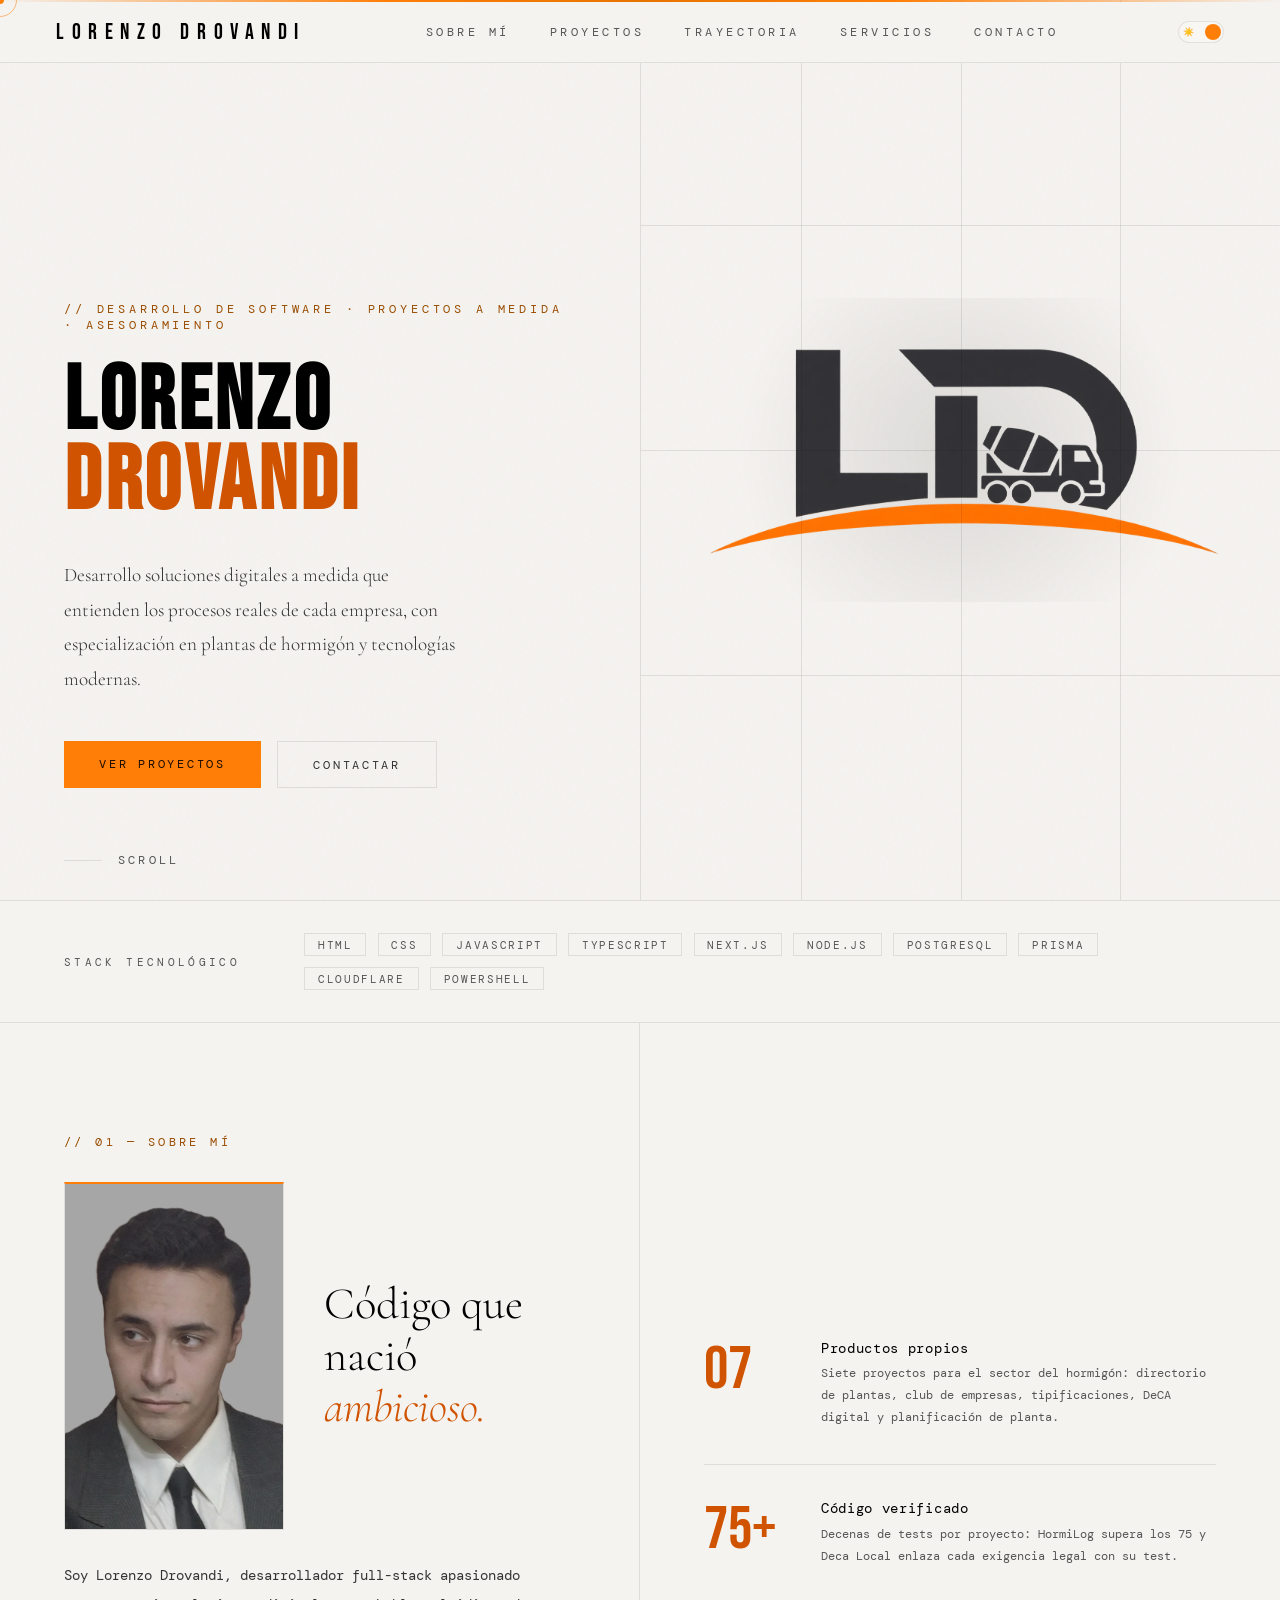
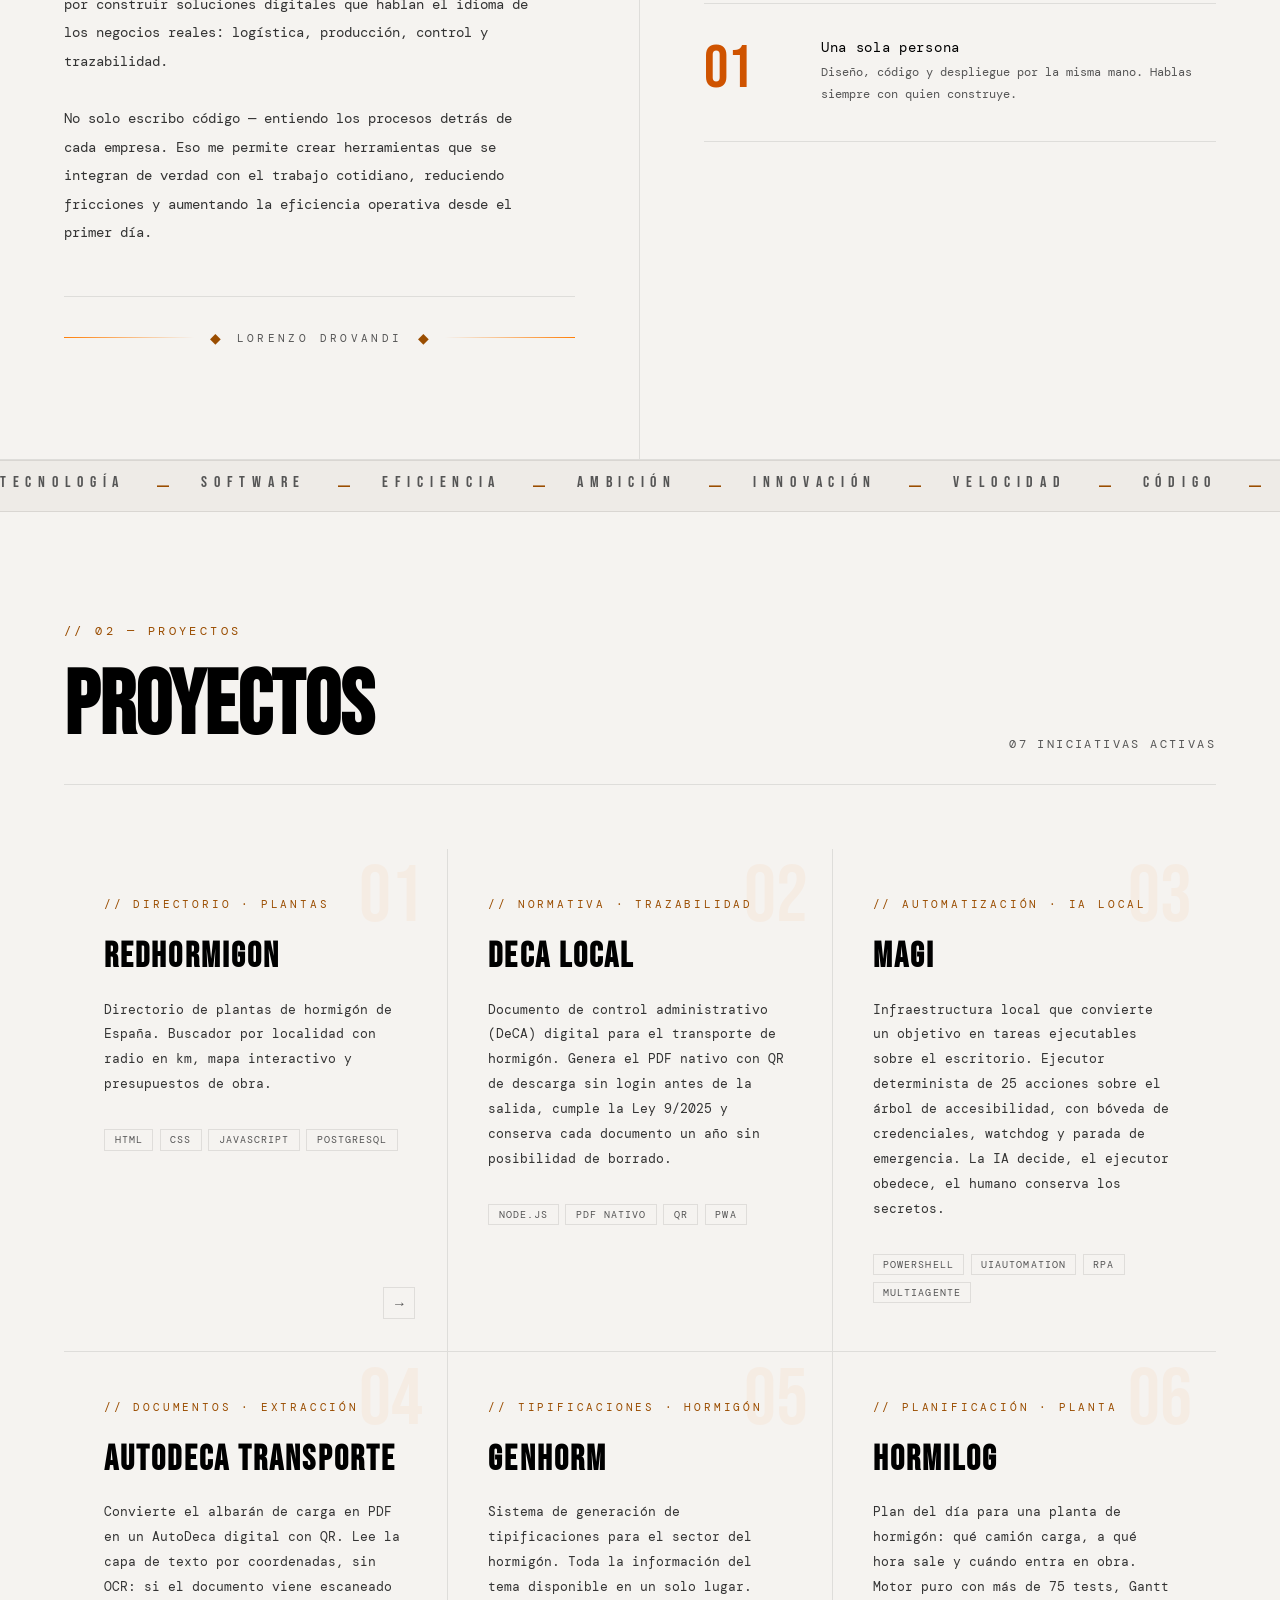
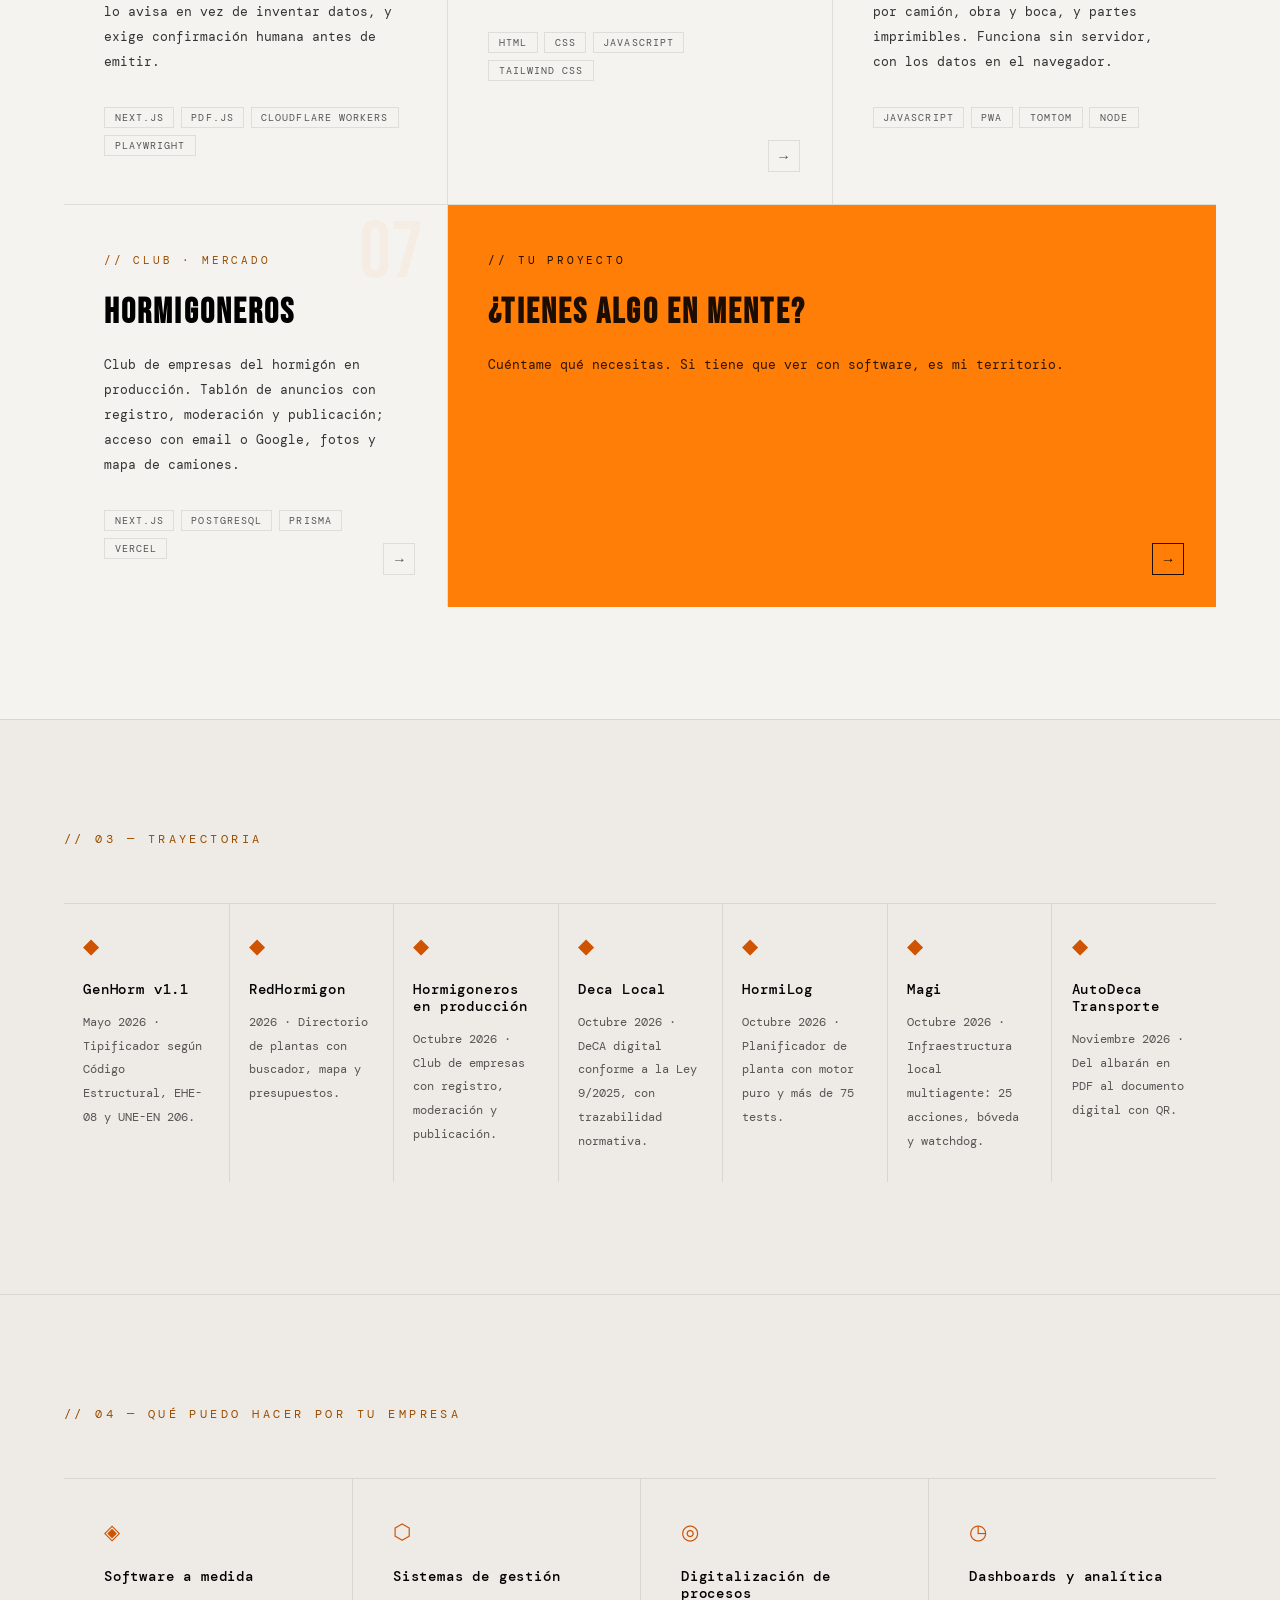
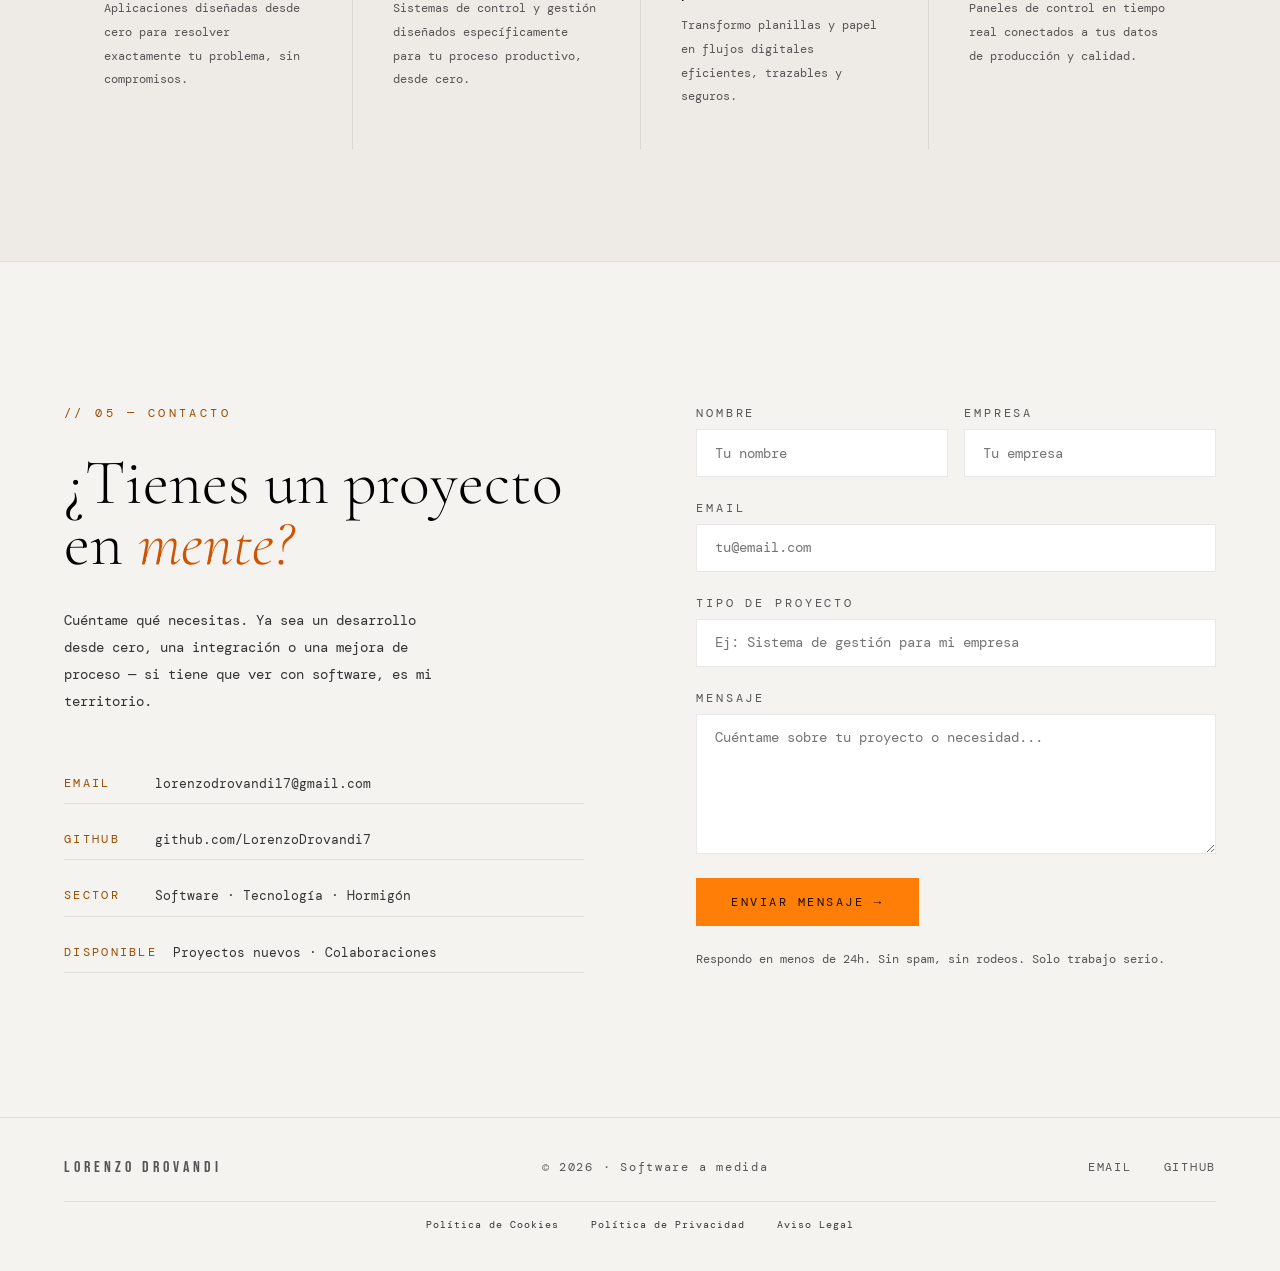
==== index.html @ c5503719 "Formacion oculta hasta completar credenciales" ====
<!DOCTYPE html>
<html lang="es">
<head>
  <meta charset="UTF-8" />
  <meta name="viewport" content="width=device-width, initial-scale=1.0" />
  <title>Lorenzo Drovandi · Desarrollador Full-Stack · Portfolio</title>
  <meta name="description" content="Lorenzo Drovandi, desarrollador full-stack especializado en software a medida, plantas de hormigón y tecnologías modernas. Proyectos, servicios y contacto." />
  <meta name="keywords" content="Lorenzo Drovandi, desarrollador full-stack, portfolio, software a medida, hormigón, Next.js, JavaScript" />
  <meta name="author" content="Lorenzo Drovandi" />
  <meta name="robots" content="index, follow" />
  <link rel="canonical" href="https://lorenzodrovandi7.github.io/lorenzo-drovandi/" />

  <!-- Open Graph -->
  <meta property="og:type" content="website" />
  <meta property="og:url" content="https://lorenzodrovandi7.github.io/lorenzo-drovandi/" />
  <meta property="og:title" content="Lorenzo Drovandi · Desarrollador Full-Stack" />
  <meta property="og:description" content="Desarrollo soluciones digitales a medida que entienden los procesos reales de tu empresa." />
  <meta property="og:locale" content="es_ES" />
  <meta property="og:image" content="https://lorenzodrovandi7.github.io/lorenzo-drovandi/og.png" />
  <meta property="og:image:width" content="1200" />
  <meta property="og:image:height" content="630" />
  <meta property="og:image:alt" content="Logotipo LD de Lorenzo Drovandi" />

  <!-- Twitter Card -->
  <meta name="twitter:card" content="summary_large_image" />
  <meta name="twitter:title" content="Lorenzo Drovandi · Desarrollador Full-Stack" />
  <meta name="twitter:description" content="Desarrollo soluciones digitales a medida que entienden los procesos reales de tu empresa." />
  <meta name="twitter:image" content="https://lorenzodrovandi7.github.io/lorenzo-drovandi/og.png" />

  <!-- Theme Color -->
  <meta name="theme-color" content="#0a0a0a" media="(prefers-color-scheme: dark)" />
  <meta name="theme-color" content="#f5f3f0" media="(prefers-color-scheme: light)" />

  <link rel="apple-touch-icon" sizes="180x180" href="apple-touch-icon.png">
  <link rel="icon" type="image/png" sizes="32x32" href="favicon-32x32.png">
  <link rel="icon" type="image/png" sizes="16x16" href="favicon-16x16.png">
  <link rel="manifest" href="site.webmanifest">
  <!-- JSON-LD Structured Data -->
  <script type="application/ld+json">
  {
    "@context": "https://schema.org",
    "@type": "Person",
    "name": "Lorenzo Drovandi",
    "jobTitle": "Desarrollador Full-Stack",
    "url": "https://lorenzodrovandi7.github.io/lorenzo-drovandi/",
    "email": "lorenzodrovandi17@gmail.com",
    "knowsAbout": ["Desarrollo de software", "Next.js", "TypeScript", "PostgreSQL", "Prisma"],
    "sameAs": ["https://github.com/LorenzoDrovandi7"]
  }
  </script>

  <link rel="preconnect" href="https://fonts.googleapis.com" />
  <link rel="preconnect" href="https://fonts.gstatic.com" crossorigin />
  <link href="https://fonts.googleapis.com/css2?family=Cormorant+Garamond:ital,wght@0,300;0,400;0,600;0,700;1,300;1,400;1,600&family=Bebas+Neue&family=DM+Mono:ital,wght@0,300;0,400;0,500;1,300&display=swap" rel="stylesheet" />
  <style>
    /* ── TOKENS ───────────────────────────────────────────────── */
    :root {
      --bg:          #0a0a0a;
      --bg2:         #111111;
      --bg3:         #181818;
      --surface:     #161616;
      --surface2:    #1e1e1e;
      --accent:      #fe7e08;
      --accent-bright: #ffa53b;
      --accent-dim:  rgba(254,126,8,0.18);
      --accent-glow:   rgba(254,126,8,0.08);
      --accent-strong: #fe7e08;
      --accent-ink:    #ffa53b;
      --on-accent:   #1c0d00;
      --on-accent-soft: rgba(28,13,0,.92);
      --text:        #ffffff;
      --text-mid:    #c8c0b8;
      --text-dim:    #9a9088;
      --border:      rgba(240,236,230,0.07);
      --border-accent: rgba(254,126,8,0.3);
      --nav-bg:      rgba(10,10,10,0.92);
    }
    body.light {
      --bg:          #f5f3f0;
      --bg2:         #eeebe7;
      --bg3:         #e8e4df;
      --surface:     #ffffff;
      --surface2:    #f9f7f4;
      --accent:      #fe7e08;
      --accent-bright: #e87400;
      --accent-dim:  rgba(154,77,0,0.12);
      --accent-glow:   rgba(154,77,0,0.06);
      --accent-strong: #cf5300;
      --accent-ink:    #9a4d00;
      --on-accent:   #1c0d00;
      --on-accent-soft: rgba(28,13,0,.92);
      --text:        #000000;
      --text-mid:    #333333;
      --text-dim:    #555555;
      --border:      rgba(0,0,0,0.09);
      --border-accent: rgba(154,77,0,0.30);
      --nav-bg:      rgba(245,243,240,0.94);
    }

    *,*::before,*::after { box-sizing:border-box; margin:0; padding:0 }
    html { scroll-behavior:smooth }
    body {
      background: var(--bg);
      color: var(--text);
      font-family: 'DM Mono', monospace;
      font-size: 20px;
      overflow-x: hidden;
      cursor: none;
      transition: background .5s, color .5s;
    }

    /* ── CURSOR ─────────────────────────────────────────────── */
    .cursor {
      width: 8px; height: 8px;
      background: var(--accent);
      border-radius: 50%;
      position: fixed; top: 0; left: 0;
      pointer-events: none; z-index: 9999;
      transform: translate(-50%,-50%);
      transition: width .15s, height .15s;
    }
    .cursor-ring {
      width: 34px; height: 34px;
      border: 1px solid rgba(254,126,8,0.5);
      border-radius: 50%;
      position: fixed; top: 0; left: 0;
      pointer-events: none; z-index: 9998;
      transform: translate(-50%,-50%);
      transition: width .35s cubic-bezier(.25,.46,.45,.94),
                  height .35s cubic-bezier(.25,.46,.45,.94),
                  border-color .3s;
    }
    body:has(a:hover) .cursor-ring,
    body:has(button:hover) .cursor-ring { width:52px; height:52px; border-color:var(--accent) }

    /* ── GOTHIC PARTICLES ──────────────────────────────────── */
    .gothic-particles {
      position: fixed;
      inset: 0;
      pointer-events: none;
      z-index: 1;
      overflow: hidden;
    }
    .gothic-particles span {
      position: absolute;
      width: 3px;
      height: 3px;
      background: var(--accent);
      border-radius: 50%;
      opacity: 0;
      animation: ember 6s ease-in-out infinite;
      box-shadow: 0 0 4px var(--accent), 0 0 8px var(--accent-dim);
    }
    .gothic-particles span:nth-child(1)  { left: 20%; top: 30%; animation-delay: 0s; animation-duration: 5s }
    .gothic-particles span:nth-child(2)  { left: 70%; top: 20%; animation-delay: 1.2s; animation-duration: 7s }
    .gothic-particles span:nth-child(3)  { left: 40%; top: 70%; animation-delay: 2.5s; animation-duration: 6s }
    .gothic-particles span:nth-child(4)  { left: 80%; top: 60%; animation-delay: 0.8s; animation-duration: 5.5s }
    .gothic-particles span:nth-child(5)  { left: 10%; top: 50%; animation-delay: 3s; animation-duration: 8s }
    .gothic-particles span:nth-child(6)  { left: 55%; top: 80%; animation-delay: 1.8s; animation-duration: 6.5s }
    .gothic-particles span:nth-child(7)  { left: 90%; top: 40%; animation-delay: 4s; animation-duration: 4.5s }
    .gothic-particles span:nth-child(8)  { left: 30%; top: 10%; animation-delay: 0.5s; animation-duration: 7.5s }
    .gothic-particles span:nth-child(9)  { left: 65%; top: 90%; animation-delay: 3.5s; animation-duration: 5.8s }
    .gothic-particles span:nth-child(10) { left: 50%; top: 45%; animation-delay: 2s; animation-duration: 6.2s }
    .gothic-particles span:nth-child(11) { left: 15%; top: 75%; animation-delay: 1.5s; animation-duration: 7.2s }
    .gothic-particles span:nth-child(12) { left: 85%; top: 15%; animation-delay: 4.5s; animation-duration: 4.8s }
    @keyframes ember {
      0%   { opacity: 0; transform: translateY(20px) scale(0.5) }
      20%  { opacity: 0.6; transform: translateY(0px) scale(1) }
      80%  { opacity: 0.3; transform: translateY(-30px) scale(0.8) }
      100% { opacity: 0; transform: translateY(-60px) scale(0.2) }
    }
    /* ── NOISE TEXTURE ────────────────────────────────────── */
    body::before {
      content: '';
      position: fixed; inset: 0;
      background-image: url("data:image/svg+xml,%3Csvg viewBox='0 0 256 256' xmlns='http://www.w3.org/2000/svg'%3E%3Cfilter id='n'%3E%3CfeTurbulence type='fractalNoise' baseFrequency='0.9' numOctaves='4' stitchTiles='stitch'/%3E%3C/filter%3E%3Crect width='100%25' height='100%25' filter='url(%23n)' opacity='1'/%3E%3C/svg%3E");
      opacity: .028;
      pointer-events: none;
      z-index: 1;
    }

    /* ── ACCENT TOP LINE ──────────────────────────────────── */
    .top-line {
      position: fixed; top: 0; left: 0; right: 0;
      height: 2px;
      background: linear-gradient(to right, transparent, var(--accent) 30%, var(--accent-bright) 50%, var(--accent) 70%, transparent);
      z-index: 9999;
    }

    /* ── NAV ──────────────────────────────────────────────── */
    nav {
      position: fixed; top: 2px; left: 0; right: 0;
      z-index: 500;
      display: flex;
      justify-content: space-between;
      align-items: center;
      padding: 1.1rem 3.5rem;
      border-bottom: 1px solid var(--border);
      backdrop-filter: blur(20px) saturate(160%);
      background: var(--nav-bg);
      transition: background .5s, border-color .5s;
    }
    .nav-logo {
      font-family: 'Bebas Neue', sans-serif;
      font-size: 1.35rem;
      letter-spacing: .35em;
      color: var(--text);
      text-transform: uppercase;
    }
    .nav-links { display: flex; gap: 2.5rem }
    .nav-links a {
      color: var(--text-dim);
      text-decoration: none;
      font-size: .78rem;
      letter-spacing: .28em;
      text-transform: uppercase;
      transition: color .3s;
      font-family: 'DM Mono', monospace;
      position: relative;
    }
    .nav-links a::after {
      content: '';
      position: absolute; bottom: -4px; left: 0; right: 0;
      height: 1px;
      background: var(--accent);
      transform: scaleX(0);
      transition: transform .3s;
      transform-origin: left;
    }
    .nav-links a:hover { color: var(--text) }
    .nav-links a:hover::after { transform: scaleX(1) }

    /* THEME TOGGLE */
    .theme-toggle {
      width: 46px; height: 22px;
      background: var(--surface2);
      border: 1px solid var(--border);
      border-radius: 11px;
      cursor: none;
      position: relative;
      transition: background .3s, border-color .3s;
    }
    .theme-toggle::after {
      content: '';
      position: absolute;
      width: 16px; height: 16px;
      border-radius: 50%;
      background: var(--accent);
      top: 2px; left: 2px;
      transition: transform .3s;
    }
    body.light .theme-toggle::after { transform: translateX(24px) }
    .t-icon {
      position: absolute;
      font-size: 9px; top: 50%;
      transform: translateY(-50%);
      pointer-events: none;
      transition: opacity .3s;
    }
    body.light .hero-number { background: radial-gradient(circle, rgba(0, 0, 0, 0.1) 0%, transparent 72%) }
    .t-icon.moon { right: 4px }
    .t-icon.sun  { left: 4px; opacity: 0 }
    body.light .t-icon.sun  { opacity: 1 }
    body.light .t-icon.moon { opacity: 0 }

    /* MENU BTN (solo móvil) */
    .menu-btn {
      display: none;
      width: 40px; height: 40px;
      background: transparent;
      border: 1px solid var(--border);
      border-radius: 8px;
      cursor: none;
      flex-direction: column; align-items: center; justify-content: center;
      gap: 5px;
    }
    .menu-btn span {
      display: block; width: 18px; height: 2px;
      background: var(--text);
      transition: transform .25s, opacity .25s;
    }

    /* ── HERO ─────────────────────────────────────────────── */
    .hero {
      min-height: 100vh;
      display: grid;
      grid-template-columns: 1fr 1fr;
      position: relative;
      overflow: hidden;
      z-index: 2;
    }
    .hero-left {
      display: flex; flex-direction: column;
      justify-content: flex-end;
      padding: 9rem 3.5rem 7rem 4rem;
      position: relative;
    }

    .hero-tag {
      font-size: .75rem;
      letter-spacing: .32em;
      text-transform: uppercase;
      color: var(--accent-ink);
      margin-bottom: 1.8rem;
      opacity: 0;
      animation: fadeUp .9s .2s forwards;
    }
    .hero-name {
      font-family: 'Bebas Neue', sans-serif;
      font-size: clamp(4rem, 7vw, 7.5rem);
      line-height: .9;
      color: var(--text);
      opacity: 0;
      animation: fadeUp .9s .4s forwards;
      letter-spacing: .04em;
      text-transform: uppercase;
    }
    .hero-name .accent { color: var(--accent-strong) }
    .hero-name .serif {
      font-family: 'Cormorant Garamond', serif;
      font-style: italic;
      font-weight: 300;
      font-size: .6em;
      display: block;
      letter-spacing: .06em;
      color: var(--text-mid);
      margin-top: .2em;
    }
    .hero-sub {
      font-family: 'Cormorant Garamond', serif;
      font-size: 1.2rem;
      font-weight: 300;
      color: var(--text-mid);
      margin-top: 2.2rem;
      max-width: 400px;
      line-height: 1.8;
      opacity: 0;
      animation: fadeUp .9s .6s forwards;
    }
    .hero-cta {
      margin-top: 2.8rem;
      display: flex; gap: 1rem;
      opacity: 0;
      animation: fadeUp .9s .8s forwards;
      flex-wrap: wrap;
    }

    /* Buttons */
    .btn-primary {
      background: var(--accent);
      color: var(--on-accent);
      border: none;
      padding: .9rem 2.2rem;
      font-family: 'DM Mono', monospace;
      font-size: .78rem;
      letter-spacing: .22em;
      text-transform: uppercase;
      cursor: none;
      text-decoration: none;
      display: inline-block;
      transition: background .3s, transform .2s, box-shadow .3s;
      position: relative;
      overflow: hidden;
    }
    .btn-primary::after {
      content: '';
      position: absolute; inset: 0;
      background: linear-gradient(120deg, transparent 30%, rgba(255,255,255,.15) 50%, transparent 70%);
      transform: translateX(-100%);
      transition: transform .5s;
    }
    .btn-primary:hover { background: var(--accent-bright); transform: translateY(-2px); box-shadow: 0 8px 30px rgba(254,126,8,.4) }
    .btn-primary:hover::after { transform: translateX(100%) }
    .btn-secondary {
      border: 1px solid var(--border);
      color: var(--text-mid);
      padding: .9rem 2.2rem;
      font-family: 'DM Mono', monospace;
      font-size: .78rem;
      letter-spacing: .22em;
      text-transform: uppercase;
      cursor: none;
      text-decoration: none;
      display: inline-block;
      transition: border-color .3s, color .3s;
    }
    .btn-secondary:hover { border-color: var(--accent); color: var(--text) }

    /* HERO RIGHT — decorative panel */
    .hero-right {
      position: relative;
      display: flex; align-items: center; justify-content: center;
      overflow: hidden;
      border-left: 1px solid var(--border);
    }
    .grid-col {
      position: absolute;
      top: 0; bottom: 0;
      width: 1px;
      background: var(--border);
    }
    .grid-row {
      position: absolute;
      left: 0; right: 0;
      height: 1px;
      background: var(--border);
    }
    .hero-number {
      width: min(42vw, 900px);
      height: auto;
      background: radial-gradient(circle, rgba(255, 255, 255, 0.1) 0%, transparent 72%);
      pointer-events: none;
      opacity: 100%;
    }
    .scroll-indicator {
      position: absolute; bottom: 2rem; left: 4rem;
      display: flex; align-items: center; gap: 1rem;
      font-size: .72rem; letter-spacing: .28em;
      text-transform: uppercase;
      color: var(--text-dim);
      z-index: 5;
    }
    .scroll-line {
      width: 38px; height: 1px;
      background: var(--border);
      position: relative; overflow: hidden;
    }
    .scroll-line::after {
      content: '';
      position: absolute; top: 0; left: -100%;
      width: 100%; height: 100%;
      background: var(--accent);
      animation: slideLine 2s ease-in-out infinite;
    }
    @keyframes slideLine { to { left: 100% } }

    /* ── DIVIDER ──────────────────────────────────────────── */
    .divider {
      display: flex; align-items: center; gap: 2rem;
      padding: 2rem 4rem;
      border-top: 1px solid var(--border);
      border-bottom: 1px solid var(--border);
      z-index: 2; position: relative;
    }
    .divider-label {
      font-size: .7rem; letter-spacing: .3em;
      text-transform: uppercase;
      color: var(--text-dim); white-space: nowrap;
    }
    .divider-line { flex: 1; height: 1px; background: linear-gradient(to right, var(--border), transparent) }
    .divider-pills { display: flex; gap: .7rem; flex-wrap: wrap }
    .pill {
      border: 1px solid var(--border);
      padding: .22rem .8rem;
      font-size: .7rem; letter-spacing: .15em;
      text-transform: uppercase;
      color: var(--text-dim);
      transition: border-color .3s, color .3s;
    }
    .pill:hover { border-color: var(--accent); color: var(--text) }

    /* ── ABOUT ────────────────────────────────────────────── */
    .about {
      display: grid; grid-template-columns: 1fr 1fr;
      border-bottom: 1px solid var(--border);
      z-index: 2; position: relative;
    }
    .about-text {
      padding: 7rem 4rem;
      border-right: 1px solid var(--border);
    }
    .section-label {
      font-size: .72rem; letter-spacing: .3em;
      text-transform: uppercase;
      color: var(--accent-ink); margin-bottom: 2rem;
    }
    .about-heading {
      font-family: 'Cormorant Garamond', serif;
      font-size: clamp(2.2rem,3.5vw,3.2rem);
      line-height: 1.15;
      color: var(--text); margin-bottom: 2rem;
      font-weight: 300;
    }
    .about-heading em { font-style: italic; color: var(--accent-strong) }
    .about-top {
      display: flex; gap: 2.5rem; align-items: center;
      margin-bottom: 2rem;
    }
    .about-photo { margin: 0; flex: 0 0 220px }
    .about-photo img {
      width: 100%; height: auto; display: block;
      border: 1px solid var(--border);
      border-top: 2px solid var(--accent);
    }
    .about-top .about-heading { margin-bottom: 0 }
    .about-body {
      color: var(--text-mid);
      font-size: .85rem;
      line-height: 2.1;
      max-width: 480px;
    }
    .about-ornament {
      display: flex; align-items: center; gap: 1rem;
      margin-top: 3rem; padding-top: 2rem;
      border-top: 1px solid var(--border);
    }
    .orn-line { flex: 1; height: 1px; background: linear-gradient(to right, var(--accent), transparent) }
    .orn-text { font-size: .7rem; letter-spacing: .3em; text-transform: uppercase; color: var(--text-dim); white-space: nowrap }
    .orn-diamond { color: var(--accent-ink); font-size: .9rem; flex-shrink: 0 }

    .about-stats {
      padding: 7rem 4rem;
      display: flex; flex-direction: column; justify-content: center;
    }
    .stat-item {
      padding: 2.2rem 0;
      border-bottom: 1px solid var(--border);
      display: flex; align-items: flex-start; gap: 2rem;
    }
    .stat-item:first-child { padding-top: 0 }
    .stat-number {
      font-family: 'Bebas Neue', sans-serif;
      font-size: 3.8rem;
      color: var(--accent-strong);
      line-height: 1; min-width: 85px; font-weight: 400;
    }
    .stat-title { font-size: .85rem; color: var(--text); margin-bottom: .4rem; letter-spacing: .05em }
    .stat-sub { font-size: .78rem; color: var(--text-dim); line-height: 1.75 }

    /* ── MARQUEE ──────────────────────────────────────────── */
    .pampa-band {
      overflow: hidden;
      border-top: 1px solid var(--border);
      border-bottom: 1px solid var(--border);
      padding: .75rem 0;
      background: var(--bg2);
      z-index: 2; position: relative;
    }
    .pampa-band-inner {
      display: flex; gap: 2rem;
      animation: bandScroll 28s linear infinite;
      white-space: nowrap;
    }
    .band-word {
      font-family: 'Bebas Neue', sans-serif;
      font-size: 1rem; letter-spacing: .42em;
      text-transform: uppercase;
      color: var(--text-dim); flex-shrink: 0;
    }
    .band-sep { color: var(--accent-ink); flex-shrink: 0 }
    @keyframes bandScroll { from{transform:translateX(0)} to{transform:translateX(-50%)} }

    /* ── PROJECTS ─────────────────────────────────────────── */
    .projects {
      padding: 7rem 4rem;
      z-index: 2; position: relative;
    }
    .projects-header {
      display: flex; justify-content: space-between; align-items: flex-end;
      margin-bottom: 4rem; padding-bottom: 2rem;
      border-bottom: 1px solid var(--border);
    }
    .projects-title {
      font-family: 'Bebas Neue', sans-serif;
      font-size: clamp(3.5rem, 7vw, 6rem);
      color: var(--text); line-height: 1;
      text-transform: uppercase;
    }
    .projects-count {
      font-size: .75rem; color: var(--text-dim);
      letter-spacing: .2em; text-transform: uppercase;
    }
    .projects-grid {
      display: grid; grid-template-columns: repeat(3,1fr);
      gap: 1px; background: var(--border);
    }
    .project-card {
      background: var(--bg);
      padding: 3rem 2.5rem;
      position: relative; overflow: hidden;
      transition: background .3s;
    }
    .project-card::before {
      content: '';
      position: absolute; top: 0; left: 0; right: 0;
      height: 2px;
      background: linear-gradient(to right, var(--accent), var(--accent-bright));
      transform: scaleX(0);
      transition: transform .5s cubic-bezier(.25,.46,.45,.94);
      transform-origin: left;
    }
    .project-card::after {
      content: '';
      position: absolute; inset: 0;
      background: radial-gradient(ellipse at top left, var(--accent-glow), transparent 60%);
      opacity: 0; transition: opacity .5s;
    }
    .project-card:hover { background: var(--surface) }
    .project-card:hover::before { transform: scaleX(1) }
    .project-card:hover::after { opacity: 1 }
    .project-index {
      font-family: 'Bebas Neue', sans-serif;
      font-size: 5rem;
      color: rgba(254,126,8,.05);
      position: absolute; top: .5rem; right: 1.5rem;
      line-height: 1;
    }
    .project-tag {
      font-size: .7rem; letter-spacing: .25em;
      text-transform: uppercase;
      color: var(--accent-ink); margin-bottom: 1.5rem;
    }
    .project-name {
      font-family: 'Bebas Neue', sans-serif;
      font-size: 2.2rem; color: var(--text);
      letter-spacing: .06em; margin-bottom: 1.2rem;
      text-transform: uppercase;
    }
    .project-desc {
      font-size: .82rem; color: var(--text-mid);
      line-height: 1.9; margin-bottom: 2rem;
    }
    .project-tech { display: flex; flex-wrap: wrap; gap: .4rem }
    .tech-tag {
      font-size: .65rem; letter-spacing: .1em;
      padding: .2rem .6rem;
      border: 1px solid var(--border);
      color: var(--text-dim);
      text-transform: uppercase;
      transition: border-color .3s, color .3s;
    }
    .project-card:hover .tech-tag { border-color: var(--border-accent); color: var(--text-mid) }
    .project-arrow {
      position: absolute; bottom: 2rem; right: 2rem;
      width: 32px; height: 32px;
      border: 1px solid var(--border);
      display: flex; align-items: center; justify-content: center;
      color: var(--text-dim); font-size: .9rem;
      transition: border-color .3s, color .3s, transform .3s;
    }
    .project-card:hover .project-arrow {
      border-color: var(--accent); color: var(--accent-ink);
      transform: translate(3px,-3px);
    }

    /* Tarjetas que son enlaces (proyecto con URL pública) */
    a.project-card { text-decoration: none }

    /* CTA card — cierra la rejilla y enlaza a contacto */
    .project-card.project-cta {
      background: var(--accent);
      text-decoration: none;
      display: block;
      grid-column: span 2;
    }
    .project-card.project-cta::before,
    .project-card.project-cta::after { display: none }
    .project-card.project-cta:hover { background: var(--accent-bright) }
    .project-card.project-cta .project-tag { color: var(--on-accent) }
    .project-card.project-cta .project-name { color: var(--on-accent) }
    .project-card.project-cta .project-desc { color: var(--on-accent-soft) }
    .project-card.project-cta .project-arrow {
      border-color: var(--on-accent); color: var(--on-accent);
    }
    .project-card.project-cta:hover .project-arrow {
      border-color: var(--on-accent); color: var(--on-accent);
      transform: translate(3px,-3px);
    }

    /* ── SERVICES ─────────────────────────────────────────── */
    .services {
      padding: 7rem 4rem;
      border-top: 1px solid var(--border);
      background: var(--bg2);
      z-index: 2; position: relative;
    }
    .services-label { margin-bottom: 3.5rem }
    .services-grid { display: grid; grid-template-columns: repeat(4,1fr); gap: 0; }
    .timeline-grid { grid-template-columns: repeat(7,1fr); }
    .timeline-grid .service-item { padding: 1.8rem 1.2rem; }
    .service-item {
      padding: 2.5rem;
      border-left: 1px solid var(--border);
      transition: background .3s;
      position: relative;
    }
    .service-item:first-child { border-left: none }
    .service-item::before {
      content: '';
      position: absolute; top: 0; left: 0; right: 0;
      height: 1px; background: var(--border);
      transition: background .3s;
    }
    .service-item:hover { background: var(--bg3) }
    .service-item:hover::before { background: var(--accent) }
    .service-icon { font-size: 1.3rem; margin-bottom: 1.4rem; color: var(--accent-strong) }
    .service-name {
      font-size: .85rem; color: var(--text);
      margin-bottom: .8rem; letter-spacing: .06em; font-weight: 500;
    }
    .service-desc { font-size: .78rem; color: var(--text-dim); line-height: 1.9 }

    /* ── CERTIFICADOS ─────────────────────────────────────── */
    .cert-grid {
      display: grid; grid-template-columns: repeat(2,1fr); gap: 0;
      border-top: 1px solid var(--border);
    }
    .cert-item {
      display: flex; justify-content: space-between; align-items: center;
      gap: 1.5rem;
      padding: 1.4rem 1.8rem;
      border-bottom: 1px solid var(--border);
    }
    .cert-item:nth-child(odd) { border-right: 1px solid var(--border) }
    .cert-name { font-size: .85rem; color: var(--text); margin-bottom: .3rem; letter-spacing: .03em }
    .cert-meta { font-size: .72rem; color: var(--text-dim); letter-spacing: .05em }
    .cert-link {
      flex-shrink: 0;
      font-size: .72rem; letter-spacing: .15em; text-transform: uppercase;
      color: var(--accent-ink); text-decoration: none; white-space: nowrap;
      transition: color .3s;
    }
    .cert-link:hover { color: var(--text) }

    /* ── CONTACT ──────────────────────────────────────────── */
    .contact {
      padding: 9rem 4rem;
      display: grid; grid-template-columns: 1fr 1fr; gap: 7rem;
      border-top: 1px solid var(--border);
      z-index: 2; position: relative;
    }
    .contact-heading {
      font-family: 'Cormorant Garamond', serif;
      font-size: clamp(2.8rem, 5vw, 5rem);
      line-height: .95; color: var(--text);
      margin-bottom: 2rem; font-weight: 300;
    }
    .contact-heading span { color: var(--accent-strong); font-style: italic }
    .contact-sub {
      font-size: .85rem; color: var(--text-mid);
      line-height: 2; margin-bottom: 3rem; max-width: 380px;
    }
    .contact-info { display: flex; flex-direction: column; gap: 1rem }
    .contact-info-item {
      display: flex; align-items: center; gap: 1rem;
      font-size: .8rem; color: var(--text-mid);
      padding: .7rem 0; border-bottom: 1px solid var(--border);
    }
    .contact-info-item span:first-child {
      color: var(--accent-ink); font-size: .72rem;
      letter-spacing: .2em; text-transform: uppercase; min-width: 75px;
    }
    .contact-info-item a {
      color: var(--text-mid); text-decoration: none;
      transition: color .3s;
    }
    .contact-info-item a:hover { color: var(--accent) }

    /* Form */
    .contact-form { display: flex; flex-direction: column; gap: 1.5rem }
    .form-group { display: flex; flex-direction: column; gap: .5rem }
    .form-label {
      font-size: .72rem; letter-spacing: .25em;
      text-transform: uppercase; color: var(--text-dim);
    }
    .form-input, .form-textarea {
      background: var(--surface);
      border: 1px solid var(--border);
      color: var(--text);
      padding: .9rem 1.1rem;
      font-family: 'DM Mono', monospace;
      font-size: .85rem; width: 100%;
      transition: border-color .3s, box-shadow .3s;
      outline: none; cursor: none;
    }
    .form-input:focus, .form-textarea:focus {
      border-color: var(--accent);
      box-shadow: 0 0 0 3px var(--accent-glow);
    }
    .form-textarea { resize: vertical; min-height: 140px }
    .form-row { display: grid; grid-template-columns: 1fr 1fr; gap: 1rem }
    .form-submit {
      background: var(--accent);
      color: var(--on-accent); border: none;
      padding: 1rem 2.2rem;
      font-family: 'DM Mono', monospace;
      font-size: .78rem; letter-spacing: .2em;
      text-transform: uppercase; cursor: none;
      transition: background .3s, box-shadow .3s, transform .2s;
      align-self: flex-start;
    }
    .form-submit:hover {
      background: var(--accent-bright);
      box-shadow: 0 6px 24px rgba(254,126,8,.4);
      transform: translateY(-2px);
    }
    .form-note { font-size: .72rem; color: var(--text-dim); line-height: 1.75 }
    .hp-field { position: absolute; left: -9999px; width: 1px; height: 1px; overflow: hidden }
    .success-msg {
      display: none;
      background: var(--accent-dim);
      border: 1px solid var(--border-accent);
      padding: 1rem 1.5rem;
      font-size: .8rem; color: var(--accent-ink); letter-spacing: .1em;
    }
    .error-msg {
      display: none;
      background: rgba(254,126,8,0.1);
      border: 1px solid rgba(254,126,8,0.4);
      padding: 1rem 1.5rem;
      font-size: .75rem; color: var(--accent-ink); letter-spacing: .05em;
      line-height: 1.6;
    }
    .form-submit.loading {
      pointer-events: none;
      opacity: .6;
    }

/* ── FOOTER ───────────────────────────────────────────── */
    footer {
      padding: 2.5rem 4rem;
      border-top: 1px solid var(--border);
      display: flex;
      flex-direction: column;
      align-items: center;
      gap: 1.5rem;
      z-index: 2; position: relative;
      background: var(--bg);
    }
    .footer-main {
      display: flex;
      justify-content: space-between;
      align-items: center;
      width: 100%;
    }
    .footer-logo {
      font-family: 'Bebas Neue', sans-serif;
      font-size: 1rem; letter-spacing: .25em;
      color: var(--text-dim); text-transform: uppercase;
    }
    .footer-copy { font-size: .72rem; color: var(--text-dim); letter-spacing: .15em }
    .footer-links { display: flex; gap: 2rem }
    .footer-links a {
      font-size: .72rem; color: var(--text-dim); text-decoration: none;
      letter-spacing: .15em; text-transform: uppercase;
      transition: color .3s;
    }
    .footer-links a:hover { color: var(--accent-ink) }
    .footer-legal {
      display: flex;
      gap: 2rem;
      padding-top: 1rem;
      border-top: 1px solid var(--border);
      width: 100%;
      justify-content: center;
    }
    .footer-legal a {
      font-size: .62rem;
      color: var(--text-mid);
      text-decoration: none;
      letter-spacing: .1em;
      transition: color .3s;
    }
    .footer-legal a:hover { color: var(--accent-ink) }

    /* ── ANIMATIONS ───────────────────────────────────────── */
    @keyframes fadeUp {
      from { opacity: 0; transform: translateY(30px) }
      to   { opacity: 1; transform: translateY(0) }
    }
    .reveal.visible { opacity: 1; transform: translateY(0) }

    /* ── MOVIMIENTO REDUCIDO ────────────────────────────── */
    @media (prefers-reduced-motion: reduce) {
      *, *::before, *::after {
        animation: none !important;
        transition: none !important;
      }
      html { scroll-behavior: auto }
      .reveal { opacity: 1; transform: none }
    }

    /* ── RESPONSIVE ────────────────────────────────────────── */
    @media (hover: none) and (pointer: coarse) {
      .cursor, .cursor-ring { display: none }
      body { cursor: auto }
    }

    @media(max-width:1200px) {
      .hero-left { padding: 9rem 2.5rem 7rem 2.5rem }
      .about-text { padding: 5rem 2.5rem }
      .about-stats { padding: 5rem 2.5rem }
      .projects { padding: 5rem 2.5rem }
      .services { padding: 5rem 2.5rem }
      .contact { padding: 6rem 2.5rem; gap: 4rem }
      .project-card { padding: 2.5rem 2rem }
      .service-item { padding: 2rem 1.8rem }
      .timeline-grid { grid-template-columns: repeat(4,1fr) }
      .timeline-grid .service-item { padding: 2rem 1.5rem }
    }

    @media(max-width:900px) {
      nav {
        padding: .8rem 1.5rem;
      }
      .nav-links { display: none }
      .menu-btn { display: flex }
      nav.open .nav-links {
        display: flex;
        position: absolute; top: 100%; left: 0; right: 0;
        flex-direction: column; gap: 0;
        background: var(--nav-bg);
        border-bottom: 1px solid var(--border);
        padding: .5rem 1.5rem 1rem;
      }
      nav.open .nav-links a { padding: .9rem 0; border-bottom: 1px solid var(--border) }
      nav.open .nav-links a:last-child { border-bottom: none }
      nav.open .nav-links a::after { display: none }
      nav.open .menu-btn span:nth-child(1) { transform: translateY(7px) rotate(45deg) }
      nav.open .menu-btn span:nth-child(2) { opacity: 0 }
      nav.open .menu-btn span:nth-child(3) { transform: translateY(-7px) rotate(-45deg) }
      .hero { grid-template-columns: 1fr }
      .hero-right {
        display: flex;
        border-left: none;
        border-top: 1px solid var(--border);
        padding: 2.5rem 1.5rem;
      }
      .hero-number { width: min(78vw,440px); height: auto }
      .hero-left { padding: 7rem 1.5rem 4rem }
      .hero-name { font-size: clamp(3rem, 12vw, 4.5rem) }
      .hero-sub { font-size: 1.05rem; max-width: 100% }
      .hero-tag { font-size: .65rem }
      .hero-cta { gap: .8rem }
      .btn-primary, .btn-secondary { font-size: .7rem; padding: .8rem 1.6rem; width: 100%; text-align: center }
      .about { grid-template-columns: 1fr }
      .about-text { padding: 4rem 1.5rem; border-right: none; border-bottom: 1px solid var(--border) }
      .about-top { flex-direction: column; align-items: flex-start; gap: 1.5rem }
      .about-photo { flex: none; width: min(240px, 100%) }
      .about-body { font-size: .8rem; max-width: 100% }
      .about-stats { padding: 4rem 1.5rem }
      .stat-item { gap: 1.2rem; padding: 1.8rem 0 }
      .stat-number { font-size: 3rem; min-width: 65px }
      .stat-title { font-size: .8rem }
      .stat-sub { font-size: .72rem }
      .projects { padding: 4rem 1.5rem }
      .projects-header { margin-bottom: 2.5rem; padding-bottom: 1.5rem; flex-direction: column; align-items: flex-start; gap: .8rem }
      .projects-title { font-size: clamp(2.5rem, 10vw, 3.5rem) }
      .projects-grid { grid-template-columns: 1fr }
      .project-card.project-cta { grid-column: auto }
      .project-card { padding: 2rem 1.5rem }
      .project-name { font-size: 1.8rem }
      .project-desc { font-size: .78rem }
      .services { padding: 4rem 1.5rem }
      .services-grid { grid-template-columns: 1fr }
      .timeline-grid { grid-template-columns: 1fr }
      .service-item { padding: 2rem 1.5rem; border-left: none; border-bottom: 1px solid var(--border) }
      .service-item:first-child { border-left: none }
      .service-item:last-child { border-bottom: none }
      .cert-grid { grid-template-columns: 1fr }
      .cert-item:nth-child(odd) { border-right: none }
      .service-name { font-size: .8rem }
      .service-desc { font-size: .72rem }
      .contact { grid-template-columns: 1fr; padding: 4rem 1.5rem; gap: 3rem }
      .contact-heading { font-size: clamp(2.2rem, 8vw, 2.8rem) }
      .contact-sub { font-size: .8rem; max-width: 100% }
      .contact-info-item { font-size: .75rem }
      .form-row { grid-template-columns: 1fr }
      .form-input, .form-textarea { font-size: .8rem }
      .footer-main { flex-direction: column; gap: 1rem; text-align: center }
      footer { padding: 2rem 1.5rem }
      .footer-legal { gap: 1.2rem; flex-wrap: wrap }
      .footer-legal a { font-size: .62rem }
    }

    @media(max-width:480px) {
      body { font-size: 18px }
      nav { padding: .7rem 1rem }
      .nav-logo { font-size: 1.1rem }
      .hero-left { padding: 6rem 1rem 3rem }
      .hero-tag { font-size: .58rem; letter-spacing: .2em }
      .hero-name { font-size: clamp(2.5rem, 14vw, 3rem) }
      .hero-sub { font-size: .95rem; margin-top: 1.5rem }
      .hero-cta { margin-top: 2rem }
      .about-text { padding: 3rem 1rem }
      .about-stats { padding: 3rem 1rem }
      .stat-number { font-size: 2.5rem; min-width: 55px }
      .projects { padding: 3rem 1rem }
      .services { padding: 3rem 1rem }
      .service-item { padding: 1.5rem 1rem }
      .contact { padding: 3rem 1rem; gap: 2rem }
      .contact-info-item { flex-direction: column; align-items: flex-start; gap: .3rem }
      .projects-count { font-size: .65rem }
      .footer-main { flex-direction: column; gap: .8rem; text-align: center }
      footer { padding: 1.5rem 1rem }
      .footer-logo { font-size: .85rem }
      .footer-legal { flex-direction: column; align-items: center; gap: .8rem }
      .footer-legal a { font-size: .58rem }
      .divider { padding: 1.2rem 1rem }
      .pampa-band-inner { animation-duration: 16s; gap: 1rem }
      .band-word { font-size: .75rem; letter-spacing: .3em }
      .about-heading { font-size: clamp(1.5rem, 7vw, 1.8rem) }
      .contact-heading { font-size: clamp(1.8rem, 9vw, 2.2rem) }
    }
  </style>
</head>
<body class="light">

<div class="top-line"></div>
<div class="gothic-particles" aria-hidden="true">
  <span></span><span></span><span></span><span></span><span></span>
  <span></span><span></span><span></span><span></span><span></span>
  <span></span><span></span>
</div>
<div class="cursor" id="cursor"></div>
<div class="cursor-ring" id="cursorRing"></div>



<!-- NAV -->
<nav>
  <div class="nav-logo">Lorenzo Drovandi</div>
  <div class="nav-links" id="navLinks">
    <a href="#sobre-mi">Sobre mí</a>
    <a href="#proyectos">Proyectos</a>
    <a href="#trayectoria">Trayectoria</a>
    <a href="#servicios">Servicios</a>
    <!-- <a href="#formacion">Formación</a> (oculto con la sección) -->
    <a href="#contacto">Contacto</a>
  </div>
  <div style="display:flex;align-items:center;gap:.7rem;flex-shrink:0">
    <button class="menu-btn" id="menuBtn" aria-label="Abrir menú" aria-expanded="false" aria-controls="navLinks">
      <span></span><span></span><span></span>
    </button>
    <button class="theme-toggle" id="themeToggle" title="Modo día/noche" aria-label="Cambiar tema">
      <span class="t-icon moon">🌙</span>
      <span class="t-icon sun">☀️</span>
    </button>
  </div>
</nav>

<!-- MAIN CONTENT -->
<main>
<!-- HERO -->
<section class="hero">
  <div class="hero-left">
    <p class="hero-tag">// Desarrollo de Software · Proyectos a Medida · Asesoramiento</p>
    <h1 class="hero-name">
      Lorenzo<br>
      <span class="accent">Drovandi</span>
    </h1>
    <p class="hero-sub">Desarrollo soluciones digitales a medida que entienden los procesos reales de cada empresa, con especialización en plantas de hormigón y tecnologías modernas.</p>
    <div class="hero-cta">
      <a href="#proyectos" class="btn-primary">Ver proyectos</a>
      <a href="#contacto" class="btn-secondary">Contactar</a>
    </div>
  </div>
  <div class="hero-right">
    <!-- Decorative grid -->
    <div class="grid-col" style="left:25%"></div>
    <div class="grid-col" style="left:50%"></div>
    <div class="grid-col" style="left:75%"></div>
    <div class="grid-row" style="top:25%"></div>
    <div class="grid-row" style="top:50%"></div>
    <div class="grid-row" style="top:75%"></div>
    <img class="hero-number" src="ld.webp" alt="Logotipo LD de Lorenzo Drovandi">
  </div>
  <div class="scroll-indicator"><div class="scroll-line"></div><span>scroll</span></div>
</section>

<!-- DIVIDER STACK -->
<div class="divider reveal">
  <span class="divider-label">Stack tecnológico</span>
  <div class="divider-line"></div>
  <div class="divider-pills">
    <span class="pill">HTML</span>
    <span class="pill">CSS</span>
    <span class="pill">JavaScript</span>
    <span class="pill">TypeScript</span>
    <span class="pill">Next.js</span>
    <span class="pill">Node.js</span>
    <span class="pill">PostgreSQL</span>
    <span class="pill">Prisma</span>
    <span class="pill">Cloudflare</span>
    <span class="pill">PowerShell</span>
  </div>
</div>

<!-- ABOUT -->
<section class="about" id="sobre-mi">
  <div class="about-text reveal">
    <p class="section-label">// 01 — Sobre mí</p>
    <div class="about-top">
      <figure class="about-photo reveal">
        <img src="foto.webp" alt="Retrato de Lorenzo Drovandi" width="640" height="1013" loading="lazy" />
      </figure>
      <h2 class="about-heading">Código que nació<br /><em>ambicioso.</em></h2>
    </div>
    <p class="about-body">Soy Lorenzo Drovandi, desarrollador full-stack apasionado por construir soluciones digitales que hablan el idioma de los negocios reales: logística, producción, control y trazabilidad.<br /><br />No solo escribo código — entiendo los procesos detrás de cada empresa. Eso me permite crear herramientas que se integran de verdad con el trabajo cotidiano, reduciendo fricciones y aumentando la eficiencia operativa desde el primer día.</p>
    <div class="about-ornament">
      <div class="orn-line"></div>
      <span class="orn-diamond">◆</span>
      <span class="orn-text">Lorenzo Drovandi</span>
      <span class="orn-diamond">◆</span>
      <div class="orn-line" style="background:linear-gradient(to left,var(--accent),transparent)"></div>
    </div>
  </div>
  <div class="about-stats reveal">
    <div class="stat-item">
      <div class="stat-number">07</div>
      <div class="stat-desc">
        <div class="stat-title">Productos propios</div>
        <div class="stat-sub">Siete proyectos para el sector del hormigón: directorio de plantas, club de empresas, tipificaciones, DeCA digital y planificación de planta.</div>
      </div>
    </div>
    <div class="stat-item">
      <div class="stat-number">75+</div>
      <div class="stat-desc">
        <div class="stat-title">Código verificado</div>
        <div class="stat-sub">Decenas de tests por proyecto: HormiLog supera los 75 y Deca Local enlaza cada exigencia legal con su test.</div>
      </div>
    </div>
    <div class="stat-item">
      <div class="stat-number">01</div>
      <div class="stat-desc">
        <div class="stat-title">Una sola persona</div>
        <div class="stat-sub">Diseño, código y despliegue por la misma mano. Hablas siempre con quien construye.</div>
      </div>
    </div>
  </div>
</section>

<!-- MARQUEE -->
<div class="pampa-band">
  <div class="pampa-band-inner">
    <span class="band-word">Tecnología</span><span class="band-sep">—</span>
    <span class="band-word">Software</span><span class="band-sep">—</span>
    <span class="band-word">Eficiencia</span><span class="band-sep">—</span>
    <span class="band-word">Ambición</span><span class="band-sep">—</span>
    <span class="band-word">Innovación</span><span class="band-sep">—</span>
    <span class="band-word">Velocidad</span><span class="band-sep">—</span>
    <span class="band-word">Código</span><span class="band-sep">—</span>
    <span class="band-word">Horizonte</span><span class="band-sep">—</span>
    <span class="band-word">Tecnología</span><span class="band-sep">—</span>
    <span class="band-word">Software</span><span class="band-sep">—</span>
    <span class="band-word">Eficiencia</span><span class="band-sep">—</span>
    <span class="band-word">Ambición</span><span class="band-sep">—</span>
    <span class="band-word">Innovación</span><span class="band-sep">—</span>
    <span class="band-word">Velocidad</span><span class="band-sep">—</span>
    <span class="band-word">Código</span><span class="band-sep">—</span>
    <span class="band-word">Horizonte</span><span class="band-sep">—</span>
  </div>
</div>

<!-- PROJECTS -->
<section class="projects" id="proyectos">
  <p class="section-label reveal" style="margin-bottom:1.5rem">// 02 — Proyectos</p>
  <div class="projects-header reveal">
    <h2 class="projects-title">Proyectos</h2>
    <span class="projects-count">07 iniciativas activas</span>
  </div>
  <div class="projects-grid">
    <a class="project-card reveal" href="https://redhormigon.com/" target="_blank" rel="noopener">
      <div class="project-index" aria-hidden="true">01</div>
      <p class="project-tag">// Directorio · Plantas</p>
      <h3 class="project-name">RedHormigon</h3>
      <p class="project-desc">Directorio de plantas de hormigón de España. Buscador por localidad con radio en km, mapa interactivo y presupuestos de obra.</p>
      <div class="project-tech">
        <span class="tech-tag">HTML</span><span class="tech-tag">CSS</span><span class="tech-tag">JavaScript</span><span class="tech-tag">PostgreSQL</span>
      </div>
      <div class="project-arrow">→</div>
    </a>
    <div class="project-card reveal">
      <div class="project-index" aria-hidden="true">02</div>
      <p class="project-tag">// Normativa · Trazabilidad</p>
      <h3 class="project-name">Deca Local</h3>
      <p class="project-desc">Documento de control administrativo (DeCA) digital para el transporte de hormigón. Genera el PDF nativo con QR de descarga sin login antes de la salida, cumple la Ley 9/2025 y conserva cada documento un año sin posibilidad de borrado.</p>
      <div class="project-tech">
        <span class="tech-tag">Node.js</span><span class="tech-tag">PDF nativo</span><span class="tech-tag">QR</span><span class="tech-tag">PWA</span>
      </div>
    </div>
    <div class="project-card reveal">
      <div class="project-index" aria-hidden="true">03</div>
      <p class="project-tag">// Automatización · IA local</p>
      <h3 class="project-name">Magi</h3>
      <p class="project-desc">Infraestructura local que convierte un objetivo en tareas ejecutables sobre el escritorio. Ejecutor determinista de 25 acciones sobre el árbol de accesibilidad, con bóveda de credenciales, watchdog y parada de emergencia. La IA decide, el ejecutor obedece, el humano conserva los secretos.</p>
      <div class="project-tech">
        <span class="tech-tag">PowerShell</span><span class="tech-tag">UIAutomation</span><span class="tech-tag">RPA</span><span class="tech-tag">Multiagente</span>
      </div>
    </div>
    <div class="project-card reveal">
      <div class="project-index" aria-hidden="true">04</div>
      <p class="project-tag">// Documentos · Extracción</p>
      <h3 class="project-name">AutoDeca Transporte</h3>
      <p class="project-desc">Convierte el albarán de carga en PDF en un AutoDeca digital con QR. Lee la capa de texto por coordenadas, sin OCR: si el documento viene escaneado lo avisa en vez de inventar datos, y exige confirmación humana antes de emitir.</p>
      <div class="project-tech">
        <span class="tech-tag">Next.js</span><span class="tech-tag">PDF.js</span><span class="tech-tag">Cloudflare Workers</span><span class="tech-tag">Playwright</span>
      </div>
    </div>
    <a class="project-card reveal" href="https://genhorm.com/" target="_blank" rel="noopener">
      <div class="project-index" aria-hidden="true">05</div>
      <p class="project-tag">// Tipificaciones · Hormigón</p>
      <h3 class="project-name">GenHorm</h3>
      <p class="project-desc">Sistema de generación de tipificaciones para el sector del hormigón. Toda la información del tema disponible en un solo lugar.</p>
      <div class="project-tech">
        <span class="tech-tag">HTML</span><span class="tech-tag">CSS</span><span class="tech-tag">JavaScript</span><span class="tech-tag">Tailwind CSS</span>
      </div>
      <div class="project-arrow">→</div>
    </a>
    <div class="project-card reveal">
      <div class="project-index" aria-hidden="true">06</div>
      <p class="project-tag">// Planificación · Planta</p>
      <h3 class="project-name">HormiLog</h3>
      <p class="project-desc">Plan del día para una planta de hormigón: qué camión carga, a qué hora sale y cuándo entra en obra. Motor puro con más de 75 tests, Gantt por camión, obra y boca, y partes imprimibles. Funciona sin servidor, con los datos en el navegador.</p>
      <div class="project-tech">
        <span class="tech-tag">JavaScript</span><span class="tech-tag">PWA</span><span class="tech-tag">TomTom</span><span class="tech-tag">Node</span>
      </div>
    </div>
    <a class="project-card reveal" href="https://www.hormigoneros.com" target="_blank" rel="noopener">
      <div class="project-index" aria-hidden="true">07</div>
      <p class="project-tag">// Club · Mercado</p>
      <h3 class="project-name">Hormigoneros</h3>
      <p class="project-desc">Club de empresas del hormigón en producción. Tablón de anuncios con registro, moderación y publicación; acceso con email o Google, fotos y mapa de camiones.</p>
      <div class="project-tech">
        <span class="tech-tag">Next.js</span><span class="tech-tag">PostgreSQL</span><span class="tech-tag">Prisma</span><span class="tech-tag">Vercel</span>
      </div>
      <div class="project-arrow">→</div>
    </a>
    <a class="project-card project-cta reveal" href="#contacto">
      <p class="project-tag">// Tu proyecto</p>
      <h3 class="project-name">¿Tienes algo en mente?</h3>
      <p class="project-desc">Cuéntame qué necesitas. Si tiene que ver con software, es mi territorio.</p>
      <div class="project-arrow">→</div>
    </a>
  </div>
</section>

<!-- TIMELINE -->
<section class="services" id="trayectoria">
  <p class="section-label services-label reveal">// 03 — Trayectoria</p>
  <div class="services-grid timeline-grid">
    <div class="service-item reveal">
      <div class="service-icon">◆</div>
      <div class="service-name">GenHorm v1.1</div>
      <div class="service-desc">Mayo 2026 · Tipificador según Código Estructural, EHE-08 y UNE-EN 206.</div>
    </div>
    <div class="service-item reveal">
      <div class="service-icon">◆</div>
      <div class="service-name">RedHormigon</div>
      <div class="service-desc">2026 · Directorio de plantas con buscador, mapa y presupuestos.</div>
    </div>
    <div class="service-item reveal">
      <div class="service-icon">◆</div>
      <div class="service-name">Hormigoneros en producción</div>
      <div class="service-desc">Octubre 2026 · Club de empresas con registro, moderación y publicación.</div>
    </div>
    <div class="service-item reveal">
      <div class="service-icon">◆</div>
      <div class="service-name">Deca Local</div>
      <div class="service-desc">Octubre 2026 · DeCA digital conforme a la Ley 9/2025, con trazabilidad normativa.</div>
    </div>
    <div class="service-item reveal">
      <div class="service-icon">◆</div>
      <div class="service-name">HormiLog</div>
      <div class="service-desc">Octubre 2026 · Planificador de planta con motor puro y más de 75 tests.</div>
    </div>
    <div class="service-item reveal">
      <div class="service-icon">◆</div>
      <div class="service-name">Magi</div>
      <div class="service-desc">Octubre 2026 · Infraestructura local multiagente: 25 acciones, bóveda y watchdog.</div>
    </div>
    <div class="service-item reveal">
      <div class="service-icon">◆</div>
      <div class="service-name">AutoDeca Transporte</div>
      <div class="service-desc">Noviembre 2026 · Del albarán en PDF al documento digital con QR.</div>
    </div>
  </div>
</section>

<!-- SERVICES -->
<section class="services" id="servicios">
  <p class="section-label services-label reveal">// 04 — Qué puedo hacer por tu empresa</p>
  <div class="services-grid">
    <div class="service-item reveal">
      <div class="service-icon">◈</div>
      <div class="service-name">Software a medida</div>
      <div class="service-desc">Aplicaciones diseñadas desde cero para resolver exactamente tu problema, sin compromisos.</div>
    </div>
    <div class="service-item reveal">
      <div class="service-icon">⬡</div>
      <div class="service-name">Sistemas de gestión</div>
      <div class="service-desc">Sistemas de control y gestión diseñados específicamente para tu proceso productivo, desde cero.</div>
    </div>
    <div class="service-item reveal">
      <div class="service-icon">◎</div>
      <div class="service-name">Digitalización de procesos</div>
      <div class="service-desc">Transformo planillas y papel en flujos digitales eficientes, trazables y seguros.</div>
    </div>
    <div class="service-item reveal">
      <div class="service-icon">◷</div>
      <div class="service-name">Dashboards y analítica</div>
      <div class="service-desc">Paneles de control en tiempo real conectados a tus datos de producción y calidad.</div>
    </div>
  </div>
</section>

<!-- FORMACION OCULTA (reactivar al completar credenciales: quitar `hidden`, reponer enlace en nav y devolver Contacto a 06) -->
<section class="services" id="formacion" hidden>
  <p class="section-label services-label reveal">// 05 — Formación</p>
  <div class="cert-grid">
    <div class="cert-item reveal">
      <div><div class="cert-name">Git y GitHub</div><div class="cert-meta">TodoCode · nov 2025 · Git, GitHub</div></div>
    </div>
    <div class="cert-item reveal">
      <div><div class="cert-name">Algoritmos y Programación</div><div class="cert-meta">TodoCode · nov 2025 · Algoritmos, Programación</div></div>
    </div>
    <div class="cert-item reveal">
      <div><div class="cert-name">Front End Development Libraries</div><div class="cert-meta">freeCodeCamp · sep 2025 · React</div></div>
      <a class="cert-link" href="https://www.freecodecamp.org/certification/lorenzodrovandi17/front-end-development-libraries" target="_blank" rel="noopener">Ver credencial →</a>
    </div>
    <div class="cert-item reveal">
      <div><div class="cert-name">Data Visualization</div><div class="cert-meta">freeCodeCamp · sep 2025 · Visualización de datos</div></div>
      <a class="cert-link" href="https://www.freecodecamp.org/certification/lorenzodrovandi17/data-visualization" target="_blank" rel="noopener">Ver credencial →</a>
    </div>
    <div class="cert-item reveal">
      <div><div class="cert-name">Legacy Front End</div><div class="cert-meta">freeCodeCamp · sep 2025 · JavaScript</div></div>
      <a class="cert-link" href="https://www.freecodecamp.org/certification/lorenzodrovandi17/legacy-front-end" target="_blank" rel="noopener">Ver credencial →</a>
    </div>
    <div class="cert-item reveal">
      <div><div class="cert-name">EF SET English Certificate · B2</div><div class="cert-meta">EF SET · jun 2025 · 56/100 Upper Intermediate</div></div>
    </div>
    <div class="cert-item reveal">
      <div><div class="cert-name">HTML y CSS</div><div class="cert-meta">TodoCode · may 2025 · HTML5, CSS</div></div>
    </div>
    <div class="cert-item reveal">
      <div><div class="cert-name">Legacy JavaScript Algorithms and Data Structures</div><div class="cert-meta">freeCodeCamp · may 2025 · JavaScript</div></div>
      <a class="cert-link" href="https://www.freecodecamp.org/certification/lorenzodrovandi17/legacy-javascript-algorithms-and-data-structures" target="_blank" rel="noopener">Ver credencial →</a>
    </div>
    <div class="cert-item reveal">
      <div><div class="cert-name">JavaScript Algorithms and Data Structures</div><div class="cert-meta">freeCodeCamp · ene 2025 · JavaScript, JSON</div></div>
      <a class="cert-link" href="https://www.freecodecamp.org/certification/lorenzodrovandi17/javascript-algorithms-and-data-structures" target="_blank" rel="noopener">Ver credencial →</a>
    </div>
    <div class="cert-item reveal">
      <div><div class="cert-name">Responsive Web Design</div><div class="cert-meta">freeCodeCamp · jun 2024 · HTML, CSS, JavaScript</div></div>
      <a class="cert-link" href="https://www.freecodecamp.org/certification/lorenzodrovandi17/responsive-web-design" target="_blank" rel="noopener">Ver credencial →</a>
    </div>
  </div>
</section>

<!-- CONTACT -->
<section class="contact" id="contacto">
  <div class="contact-left reveal">
    <p class="section-label">// 05 — Contacto</p>
    <h2 class="contact-heading">¿Tienes un proyecto<br />en <span>mente?</span></h2>
    <p class="contact-sub">Cuéntame qué necesitas. Ya sea un desarrollo desde cero, una integración o una mejora de proceso — si tiene que ver con software, es mi territorio.</p>
    <div class="contact-info">
      <div class="contact-info-item"><span>Email</span><a href="mailto:lorenzodrovandi17@gmail.com">lorenzodrovandi17@gmail.com</a></div>
      <div class="contact-info-item"><span>GitHub</span><a href="https://github.com/LorenzoDrovandi7" target="_blank" rel="noopener">github.com/LorenzoDrovandi7</a></div>
      <div class="contact-info-item"><span>Sector</span><span>Software · Tecnología · Hormigón</span></div>
      <div class="contact-info-item"><span>Disponible</span><span>Proyectos nuevos · Colaboraciones</span></div>
    </div>
  </div>
  <div class="contact-right reveal">
    <form class="contact-form" id="contactForm">
      <div class="form-row">
        <div class="form-group"><label class="form-label" for="iNombre">Nombre</label><input type="text" class="form-input" id="iNombre" name="nombre" placeholder="Tu nombre" required/></div>
        <div class="form-group"><label class="form-label" for="iEmpresa">Empresa</label><input type="text" class="form-input" id="iEmpresa" name="empresa" placeholder="Tu empresa"/></div>
      </div>
      <div class="form-group"><label class="form-label" for="iEmail">Email</label><input type="email" class="form-input" id="iEmail" name="email" placeholder="tu@email.com" required/></div>
      <div class="form-group"><label class="form-label" for="iProyecto">Tipo de proyecto</label><input type="text" class="form-input" id="iProyecto" name="proyecto" placeholder="Ej: Sistema de gestión para mi empresa"/></div>
      <div class="form-group"><label class="form-label" for="iMensaje">Mensaje</label><textarea class="form-textarea" id="iMensaje" name="mensaje" placeholder="Cuéntame sobre tu proyecto o necesidad..." required></textarea></div>
      <div class="hp-field" aria-hidden="true"><label>Dejar vacío<input type="text" class="form-input" id="iSitio" name="website" tabindex="-1" autocomplete="off" /></label></div>
      <div class="success-msg" id="successMsg" role="status" aria-live="polite">✓ Mensaje enviado. Te respondo en menos de 24h.</div>
      <div class="error-msg" id="errorMsg" role="alert" aria-live="assertive">✗ Error al enviar. Inténtalo de nuevo o escríbeme directamente a lorenzodrovandi17@gmail.com</div>
      <button class="form-submit" id="formSubmitBtn" type="submit">Enviar mensaje →</button>
      <p class="form-note">Respondo en menos de 24h. Sin spam, sin rodeos. Solo trabajo serio.</p>
    </form>
  </div>
</section>

</main>

<!-- FOOTER -->
<footer>
  <div class="footer-main">
    <div class="footer-logo">Lorenzo Drovandi</div>
    <div class="footer-copy">© 2026 · Software a medida</div>
    <div class="footer-links">
      <a href="mailto:lorenzodrovandi17@gmail.com">Email</a>
      <a href="https://github.com/LorenzoDrovandi7" target="_blank" rel="noopener">GitHub</a>
    </div>
  </div>
  <div class="footer-legal">
    <a href="politica_cookies.html">Política de Cookies</a>
    <a href="politica_privacidad.html">Política de Privacidad</a>
    <a href="aviso_legal.html">Aviso Legal</a>
  </div>
</footer>

<script>
  // THEME: el sitio abre siempre en claro; el oscuro es opcional por sesión.
  const themeBtn = document.getElementById('themeToggle');
  themeBtn.setAttribute('aria-pressed', 'false');
  themeBtn.addEventListener('click', () => {
    const claro = document.body.classList.toggle('light');
    themeBtn.setAttribute('aria-pressed', String(!claro));
  });

  // MENU MÓVIL
  const navEl = document.querySelector('nav');
  const menuBtn = document.getElementById('menuBtn');
  function setMenu(abierto) {
    navEl.classList.toggle('open', abierto);
    menuBtn.setAttribute('aria-expanded', String(abierto));
    menuBtn.setAttribute('aria-label', abierto ? 'Cerrar menú' : 'Abrir menú');
    if (abierto) {
      const primero = document.querySelector('.nav-links a');
      if (primero) primero.focus();
    }
  }
  menuBtn.addEventListener('click', () => setMenu(!navEl.classList.contains('open')));
  document.querySelectorAll('.nav-links a').forEach(a => a.addEventListener('click', () => setMenu(false)));
  document.addEventListener('keydown', e => {
    if (e.key === 'Escape' && navEl.classList.contains('open')) {
      setMenu(false);
      menuBtn.focus();
    }
  });

  // CURSOR
  const cur = document.getElementById('cursor');
  const ring = document.getElementById('cursorRing');
  let mx=0, my=0, rx=0, ry=0;
  document.addEventListener('mousemove', e => { mx=e.clientX; my=e.clientY; });
  (function loop(){
    cur.style.left  = mx + 'px'; cur.style.top  = my + 'px';
    rx += (mx-rx)*.11; ry += (my-ry)*.11;
    ring.style.left = rx + 'px'; ring.style.top = ry + 'px';
    requestAnimationFrame(loop);
  })();

  // REVEAL
  const obs = new IntersectionObserver(entries => {
    entries.forEach(e => {
      if(e.isIntersecting){ e.target.classList.add('visible'); obs.unobserve(e.target); }
    });
  }, { threshold: .1 });
  document.querySelectorAll('.reveal').forEach(r => obs.observe(r));

  // FORM
  const FORM_ENDPOINT = 'https://formspree.io/f/xlgvkydk';

  document.getElementById('contactForm').addEventListener('submit', async function(e) {
    e.preventDefault();
    const btn = document.getElementById('formSubmitBtn');
    const sm = document.getElementById('successMsg');
    const em = document.getElementById('errorMsg');
    sm.style.display = 'none';
    em.style.display = 'none';
    // Honeypot: los bots rellenan el campo oculto; se finge éxito sin enviar.
    if (document.getElementById('iSitio').value) {
      sm.style.display = 'block';
      setTimeout(() => { sm.style.display = 'none'; }, 6000);
      return;
    }
    btn.classList.add('loading');
    btn.textContent = 'Enviando...';

    const data = {
      nombre: document.getElementById('iNombre').value.trim(),
      email: document.getElementById('iEmail').value.trim(),
      empresa: document.getElementById('iEmpresa').value.trim(),
      proyecto: document.getElementById('iProyecto').value.trim(),
      mensaje: document.getElementById('iMensaje').value.trim()
    };

    try {
      const res = await fetch(FORM_ENDPOINT, {
        method: 'POST',
        headers: { 'Content-Type': 'application/json' },
        body: JSON.stringify(data)
      });
      if (res.ok) {
        sm.style.display = 'block';
        this.reset();
      } else {
        em.style.display = 'block';
      }
    } catch {
      em.style.display = 'block';
    }

    btn.classList.remove('loading');
    btn.textContent = 'Enviar mensaje →';
    setTimeout(() => { sm.style.display = 'none'; em.style.display = 'none'; }, 6000);
  });
</script>
</body>
</html>
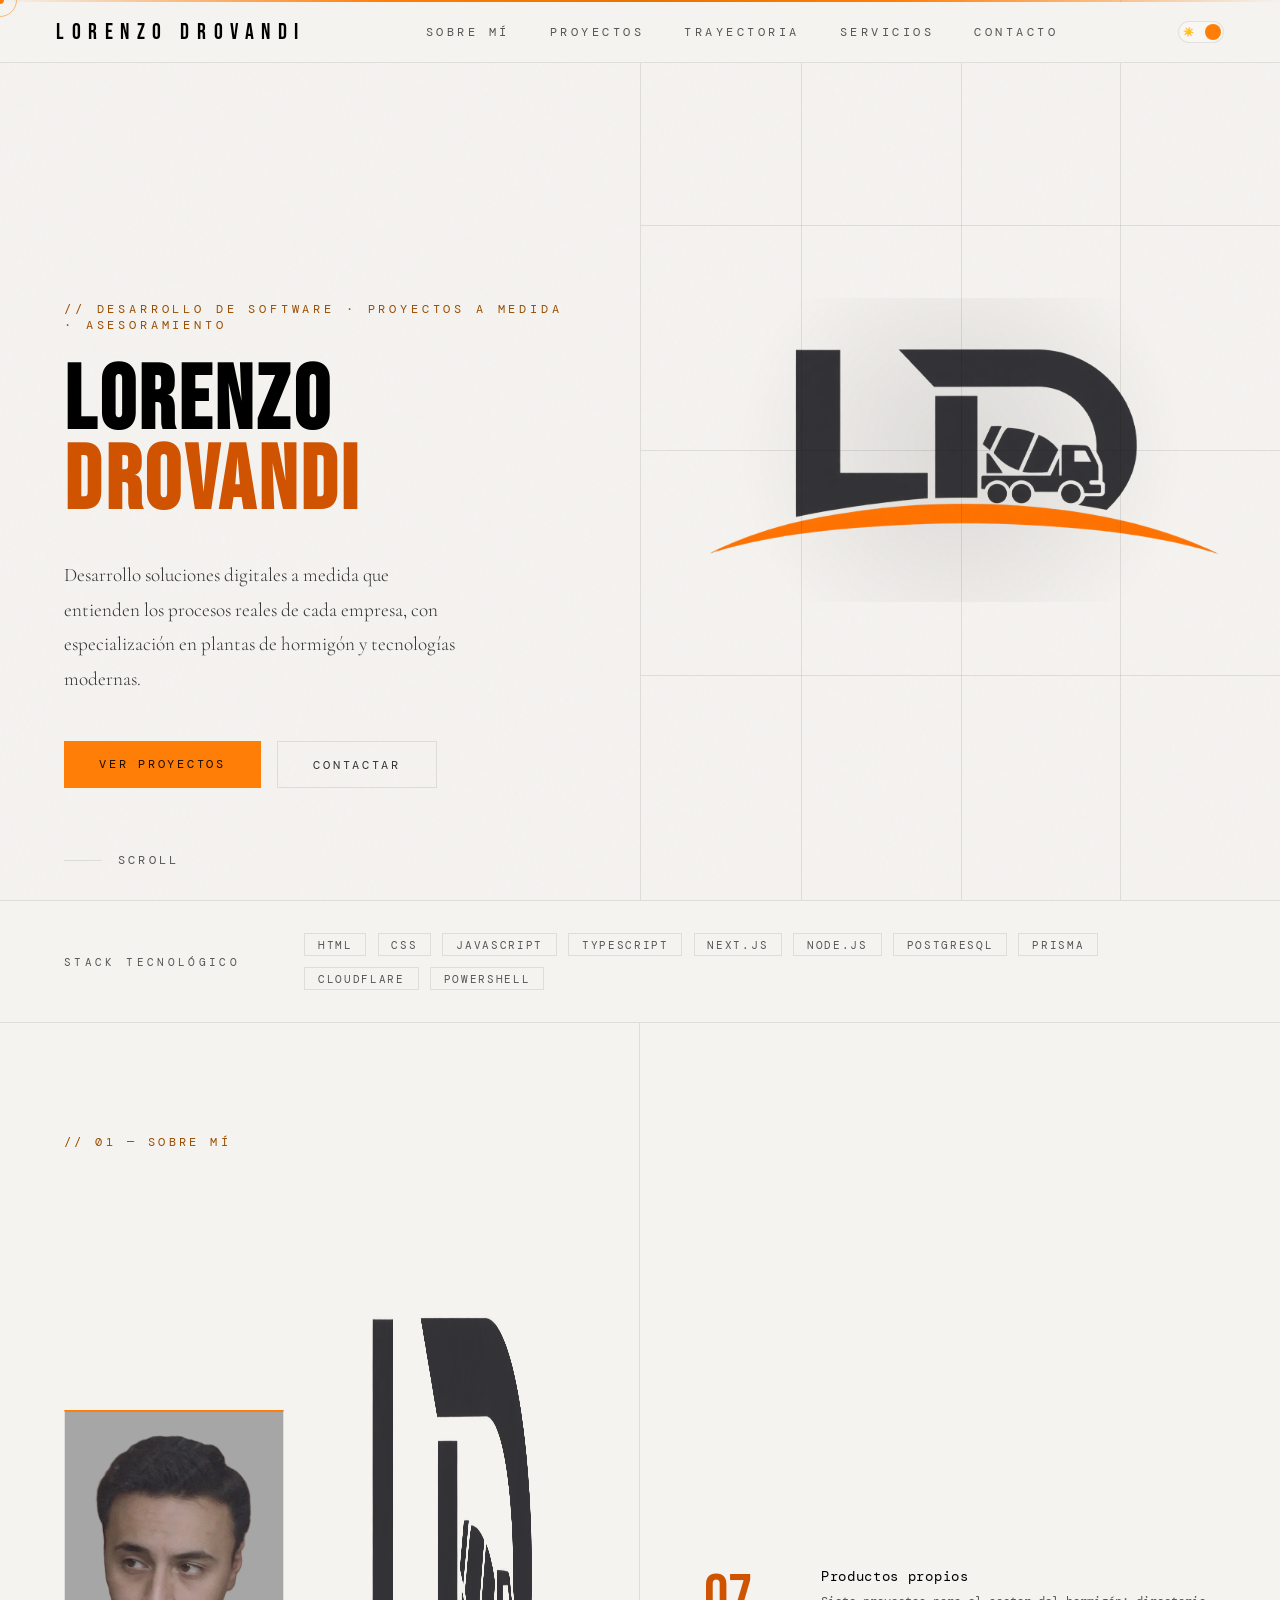
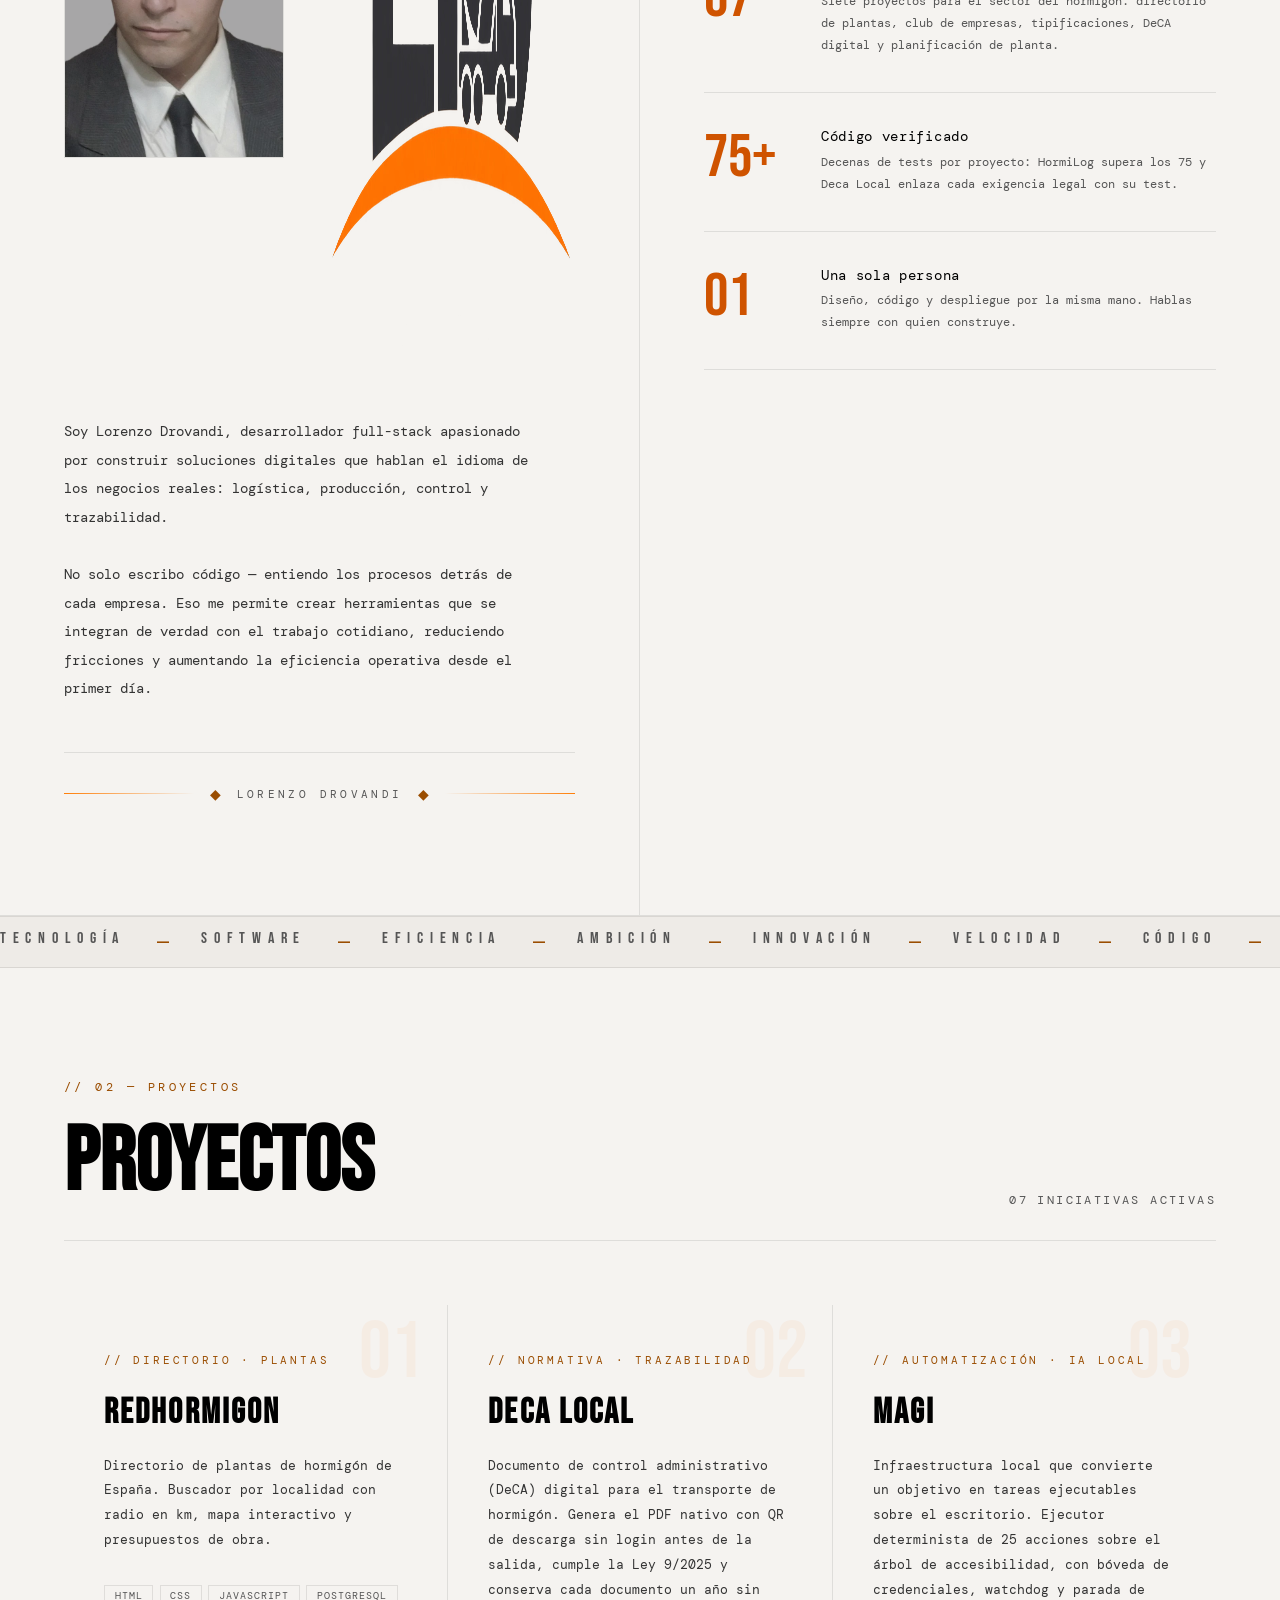
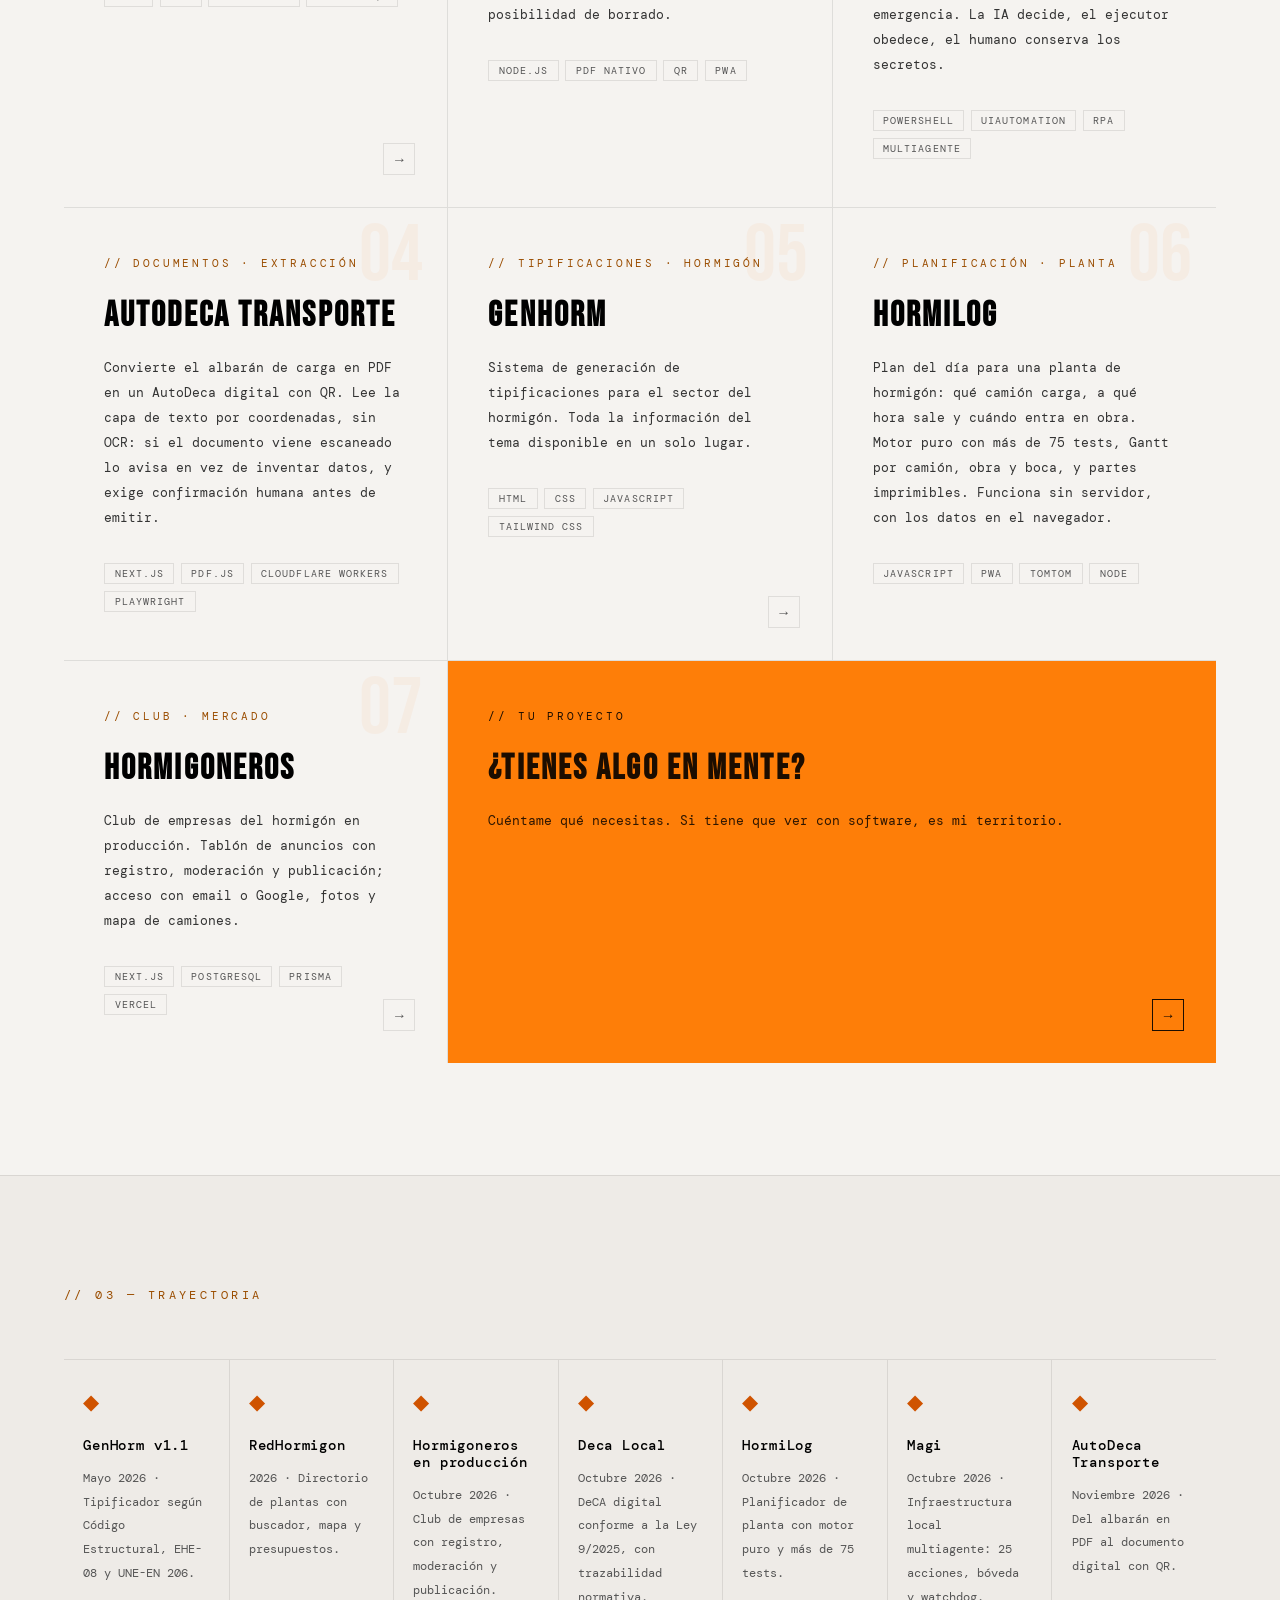
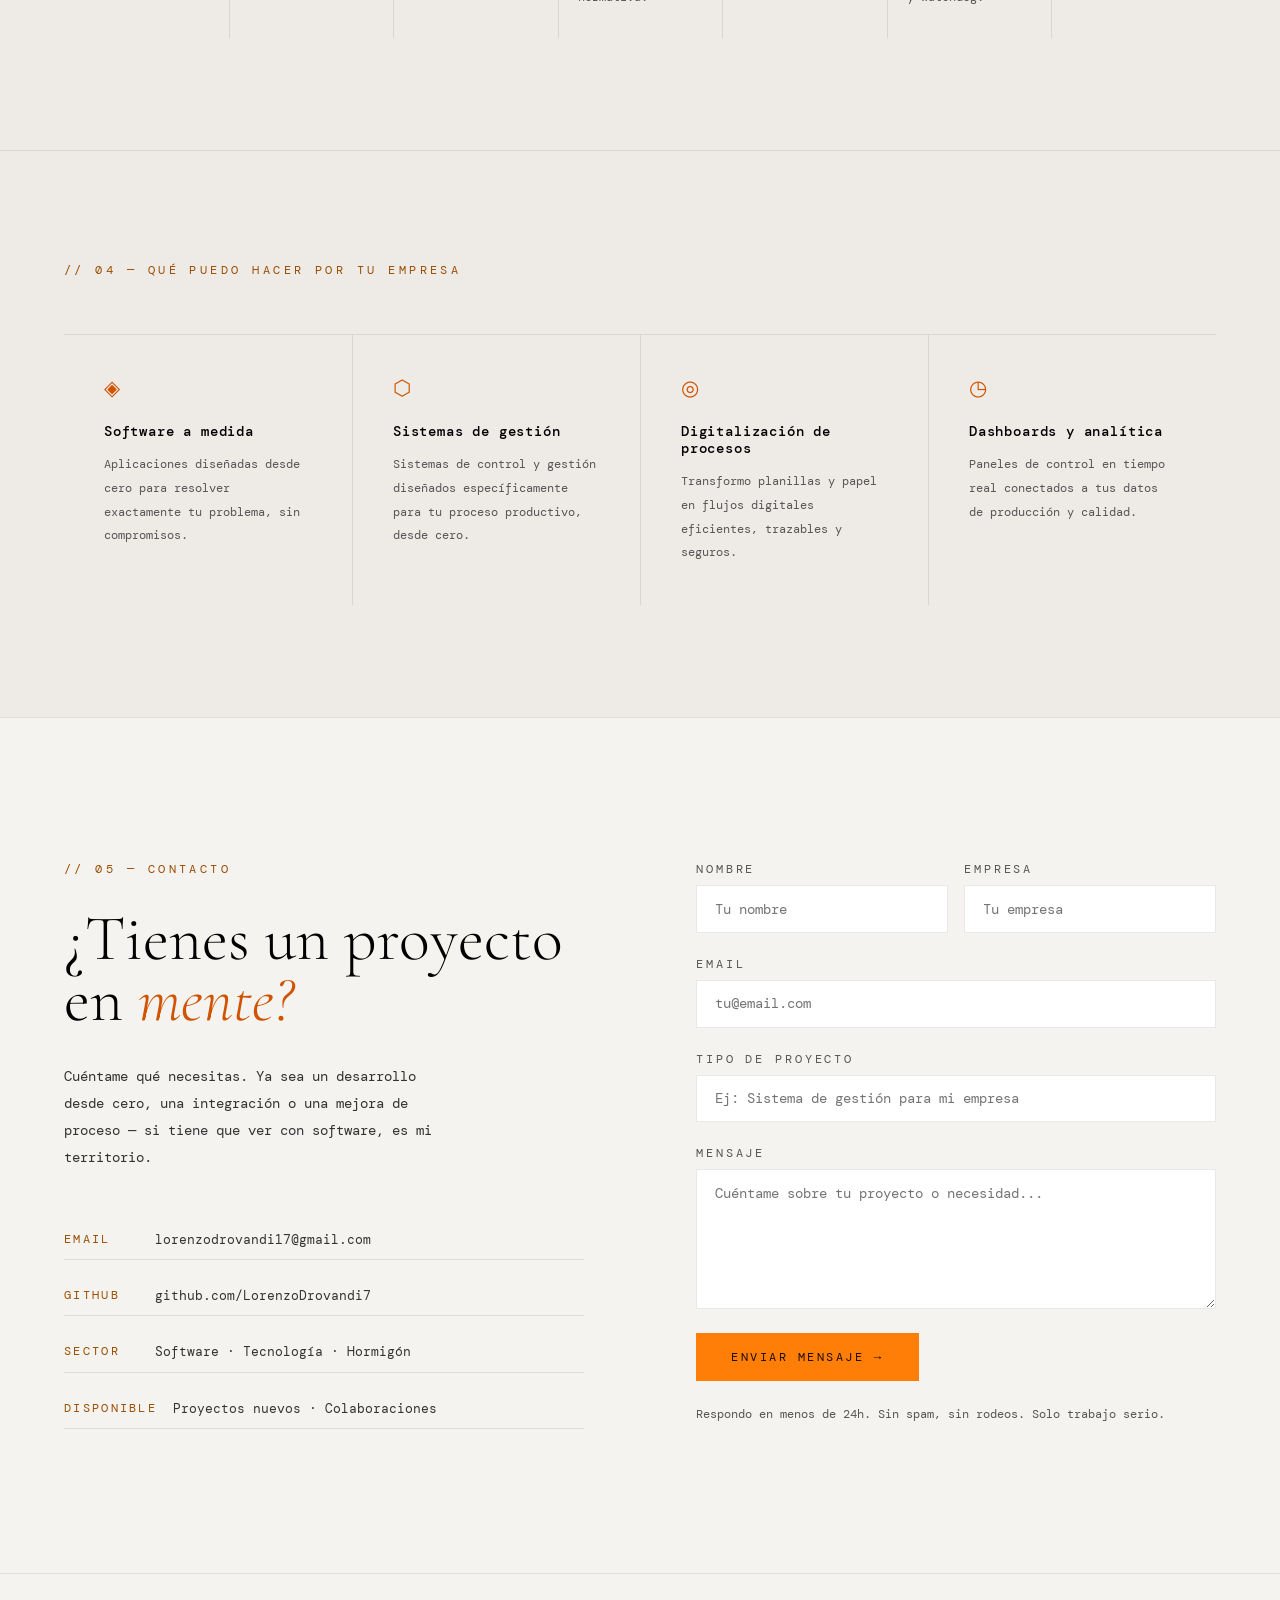
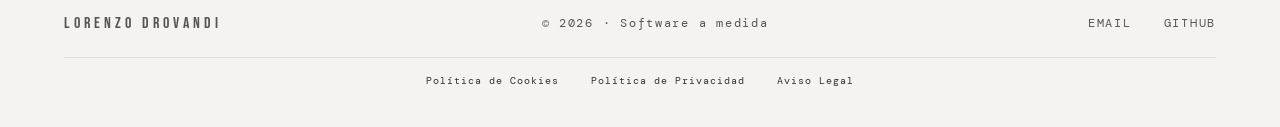
==== commit 99f852b6: "Sobre mi: logo LD junto a la foto en lugar del titular" ====
--- a/index.html
+++ b/index.html
@@ -493,6 +493,13 @@
       border-top: 2px solid var(--accent);
     }
     .about-top .about-heading { margin-bottom: 0 }
+    .about-logo { flex: 1 1 auto; max-width: 340px; min-width: 0 }
+    .about-logo img { width: 100%; height: auto; display: block }
+    .sr-only {
+      position: absolute; width: 1px; height: 1px;
+      padding: 0; margin: -1px; overflow: hidden;
+      clip: rect(0,0,0,0); white-space: nowrap; border: 0;
+    }
     .about-body {
       color: var(--text-mid);
       font-size: .85rem;
@@ -937,6 +944,7 @@
       .about-text { padding: 4rem 1.5rem; border-right: none; border-bottom: 1px solid var(--border) }
       .about-top { flex-direction: column; align-items: flex-start; gap: 1.5rem }
       .about-photo { flex: none; width: min(240px, 100%) }
+      .about-logo { max-width: 300px }
       .about-body { font-size: .8rem; max-width: 100% }
       .about-stats { padding: 4rem 1.5rem }
       .stat-item { gap: 1.2rem; padding: 1.8rem 0 }
@@ -1094,7 +1102,8 @@
       <figure class="about-photo reveal">
         <img src="foto.webp" alt="Retrato de Lorenzo Drovandi" width="640" height="1013" loading="lazy" />
       </figure>
-      <h2 class="about-heading">Código que nació<br /><em>ambicioso.</em></h2>
+      <h2 class="about-heading sr-only">Código que nació<br /><em>ambicioso.</em></h2>
+      <img class="about-logo reveal" src="ld.webp" alt="" aria-hidden="true" width="1425" height="804" loading="lazy" />
     </div>
     <p class="about-body">Soy Lorenzo Drovandi, desarrollador full-stack apasionado por construir soluciones digitales que hablan el idioma de los negocios reales: logística, producción, control y trazabilidad.<br /><br />No solo escribo código — entiendo los procesos detrás de cada empresa. Eso me permite crear herramientas que se integran de verdad con el trabajo cotidiano, reduciendo fricciones y aumentando la eficiencia operativa desde el primer día.</p>
     <div class="about-ornament">
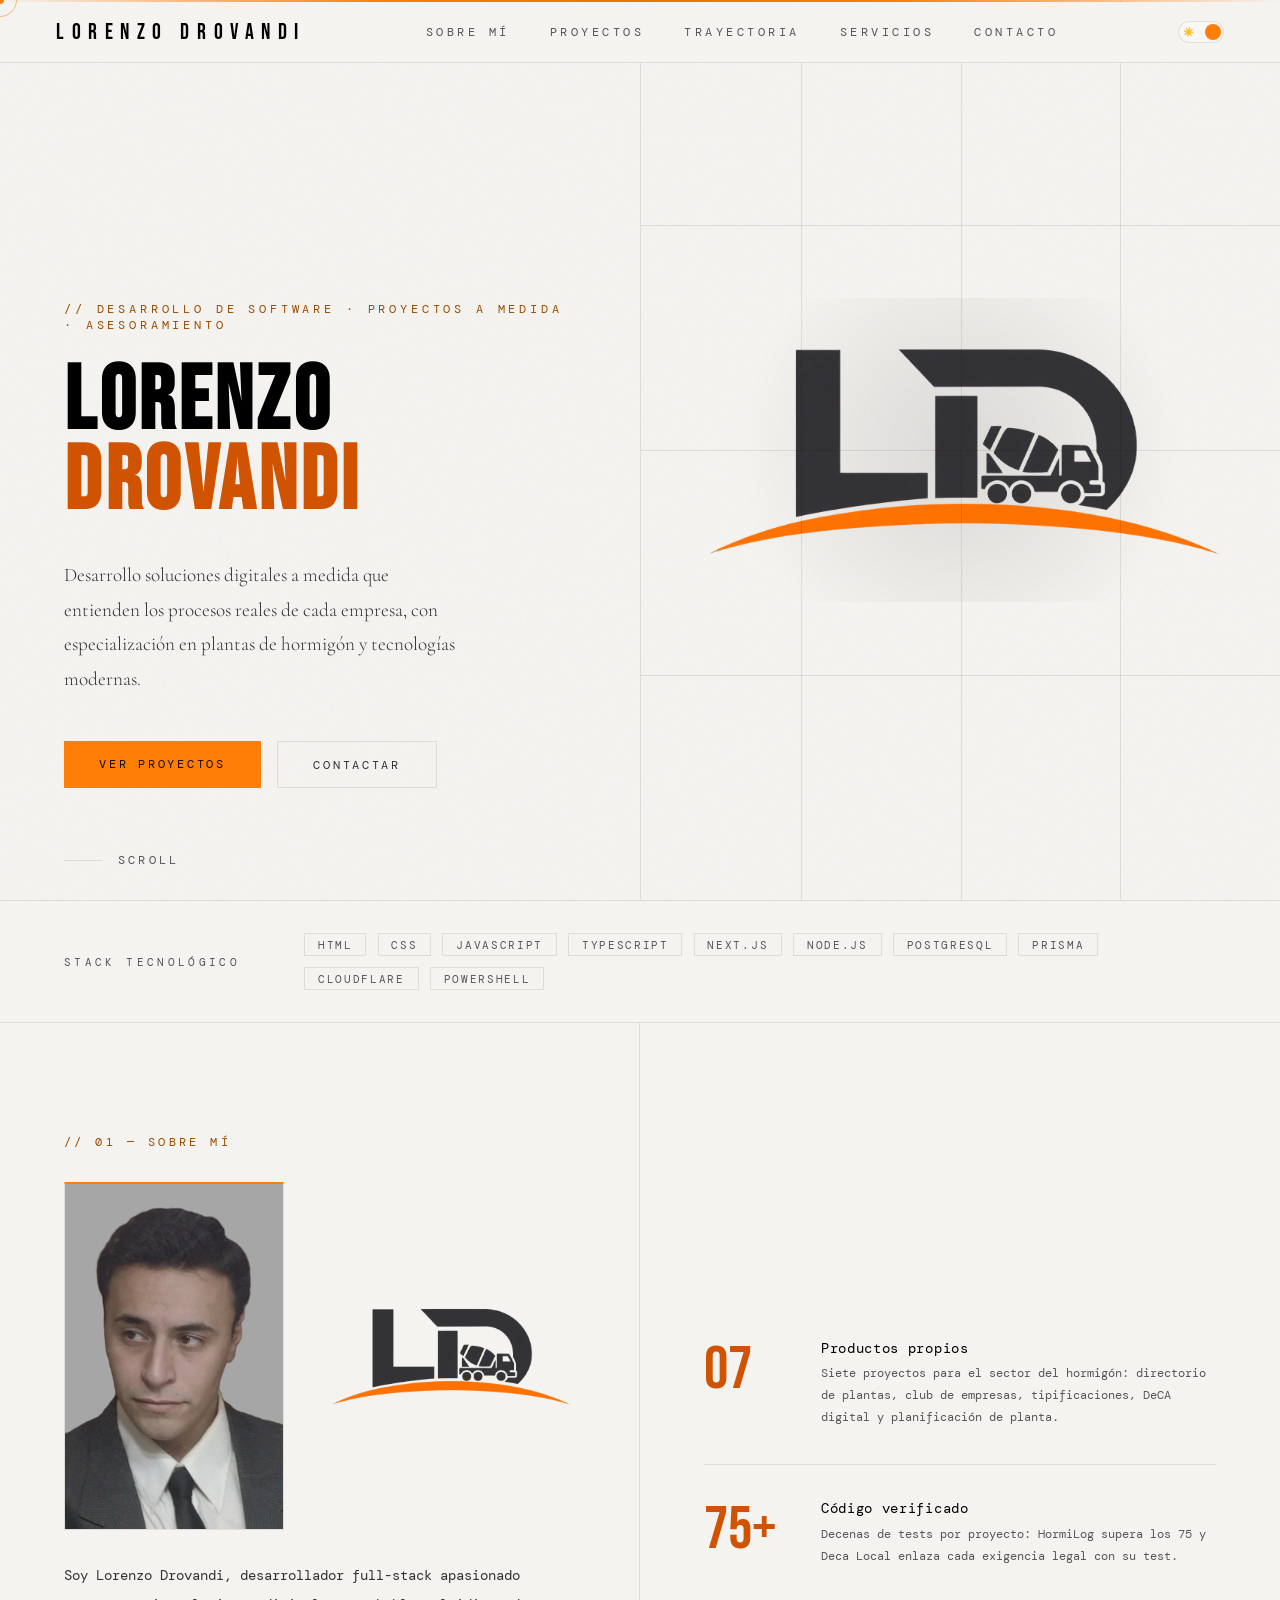
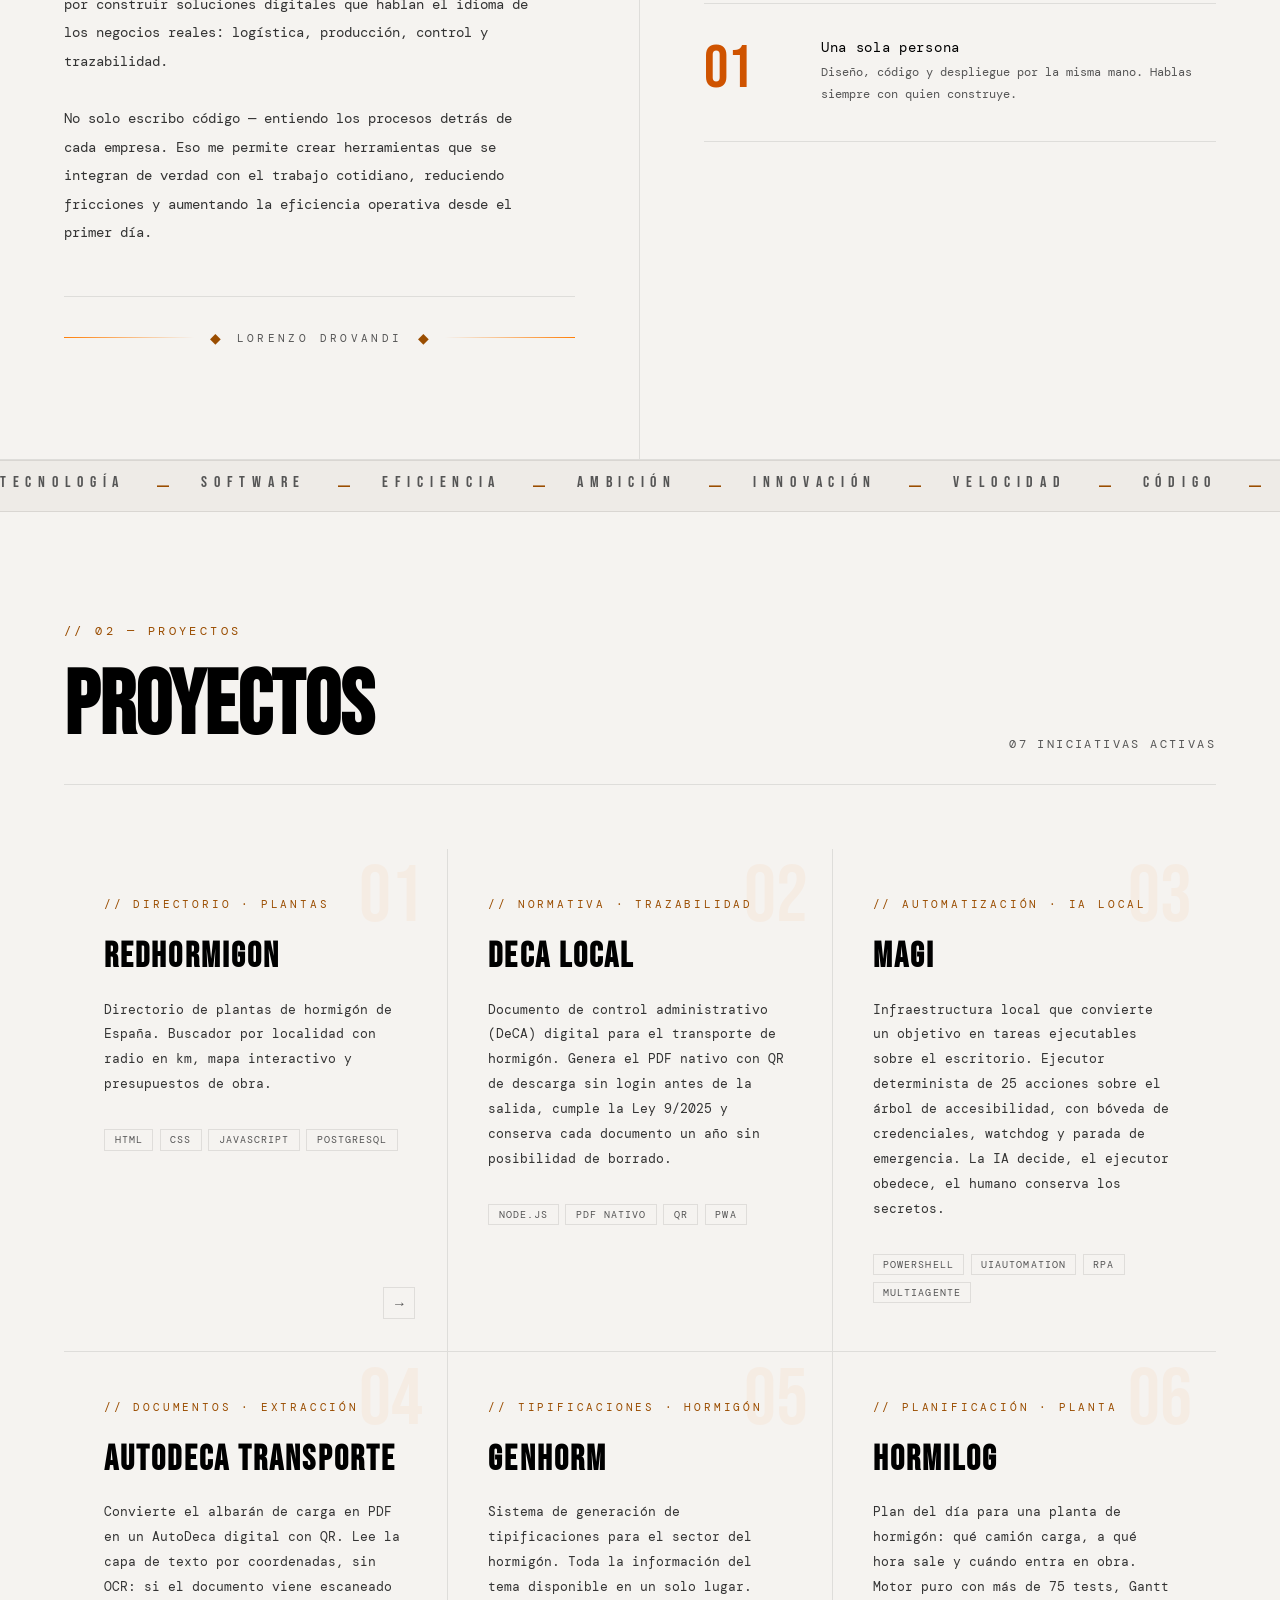
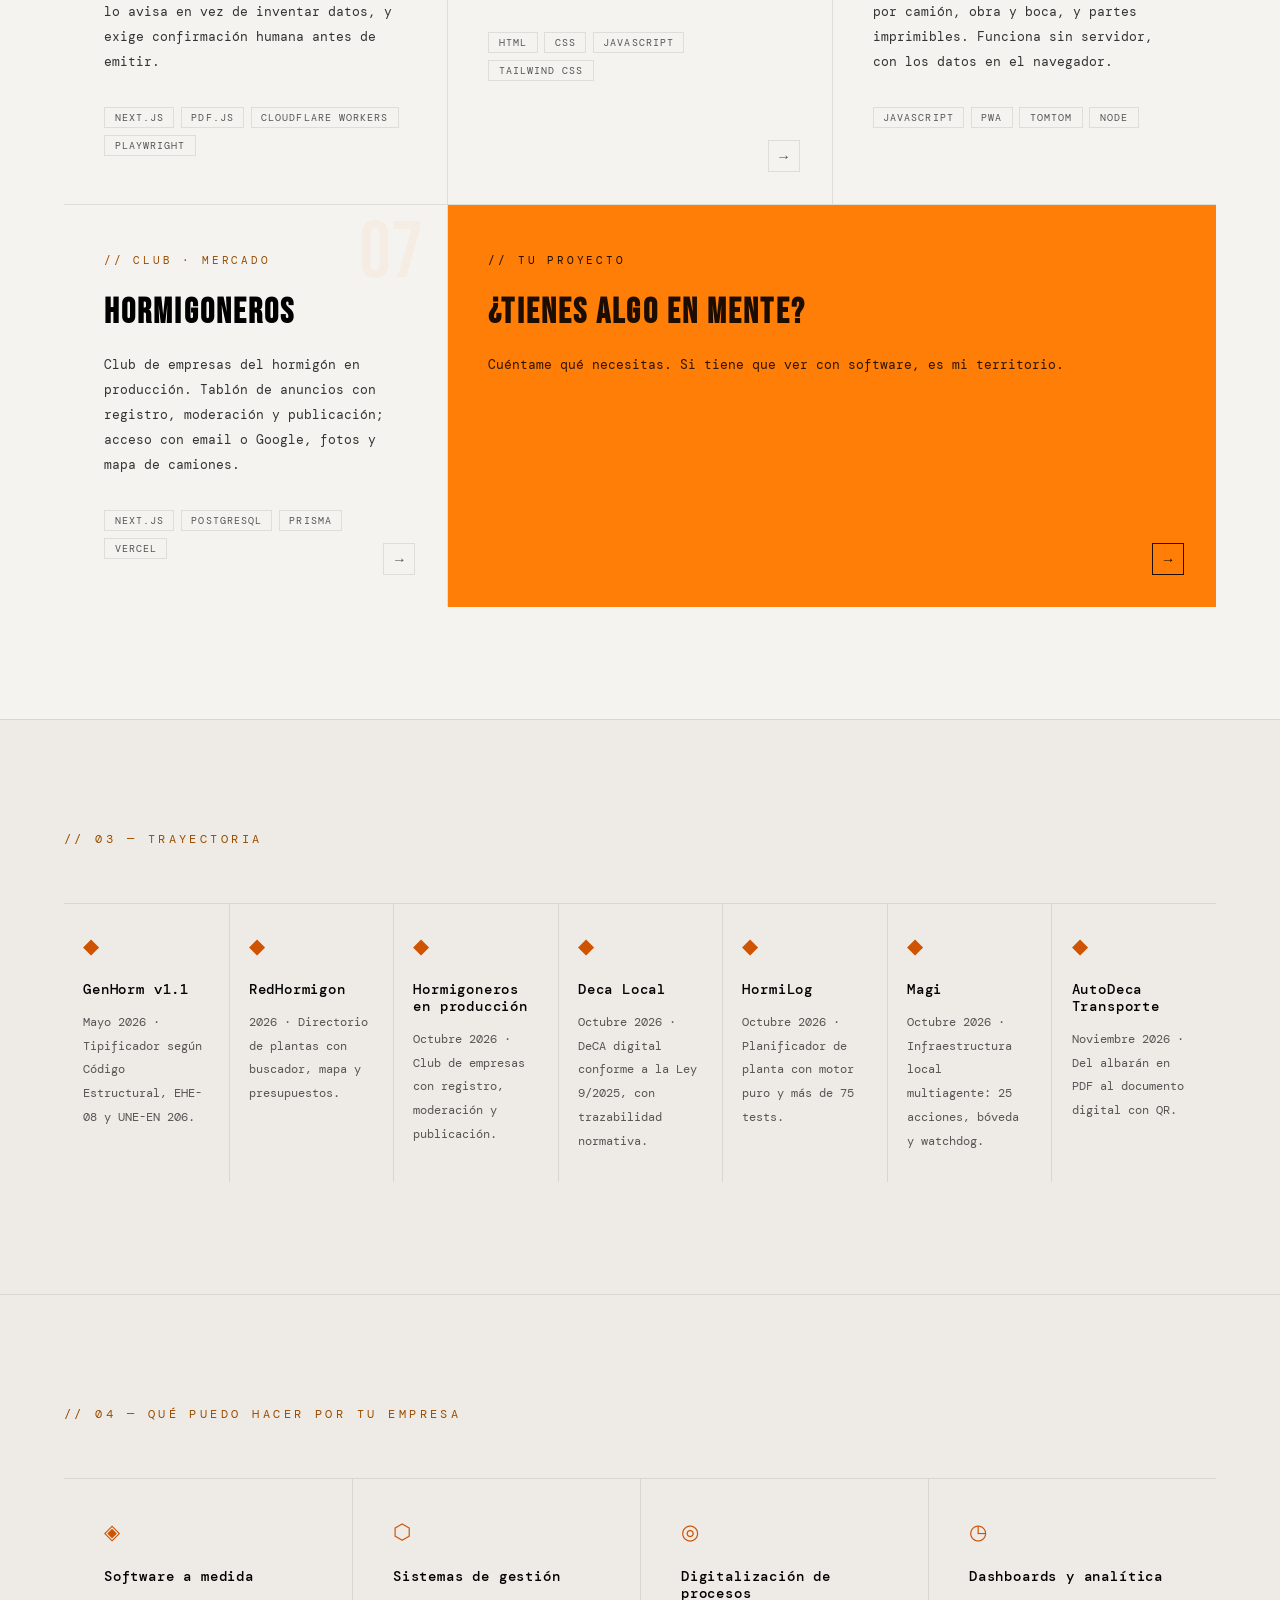
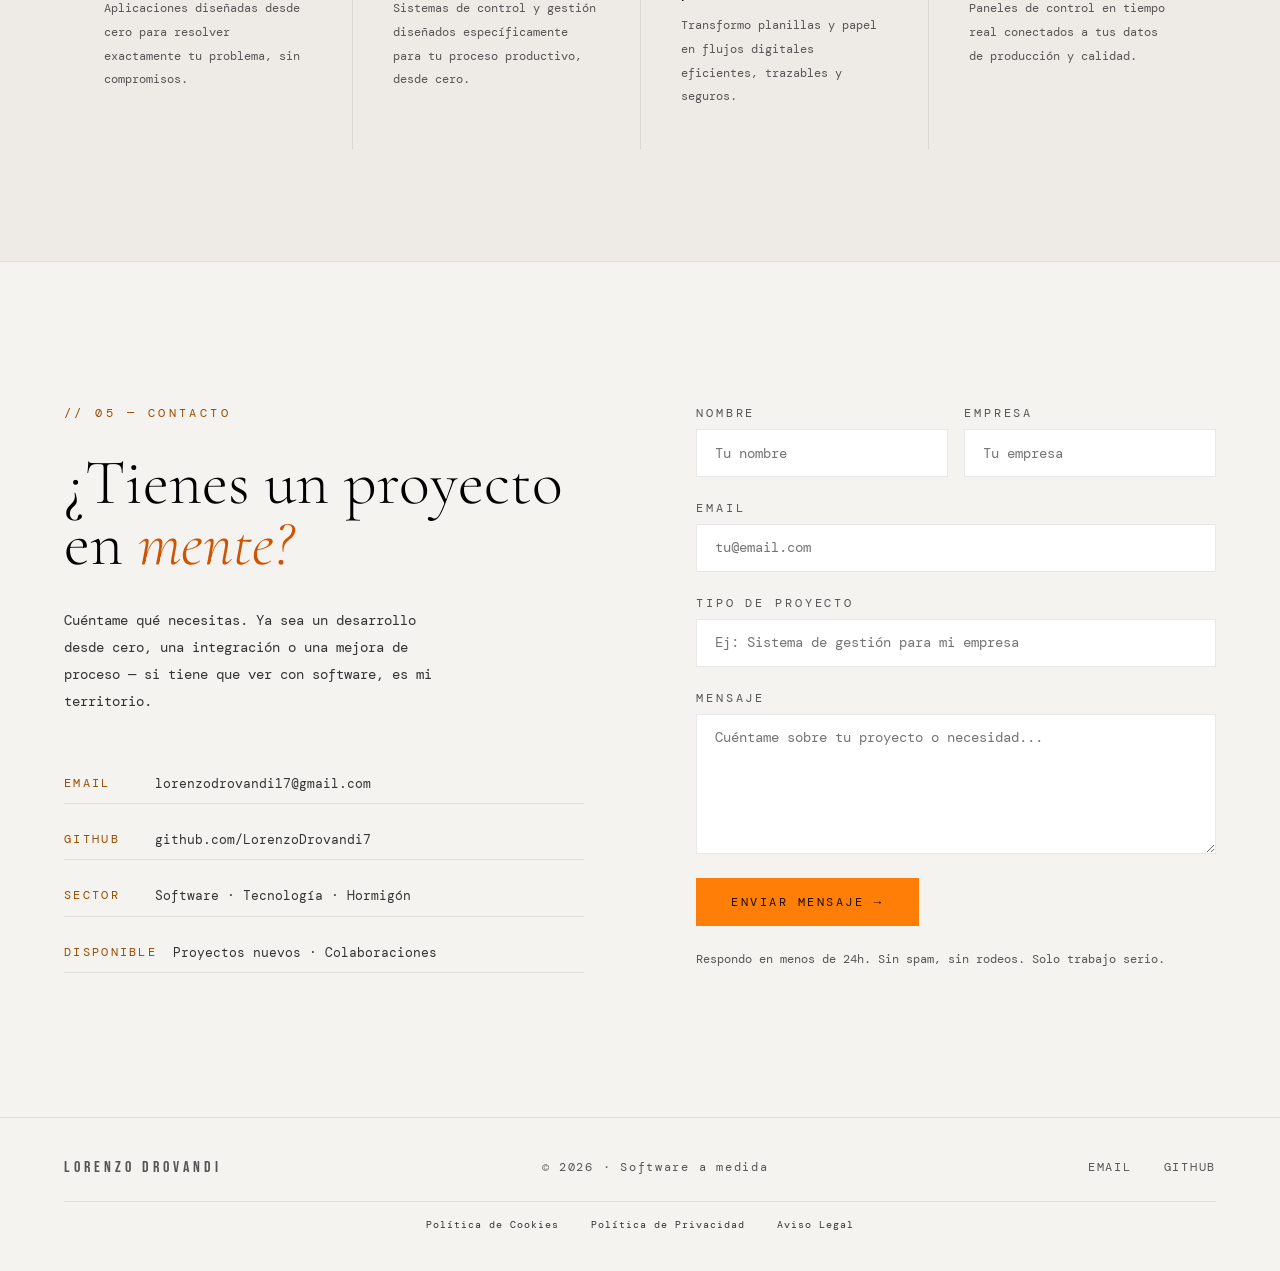
==== commit ecc2d1bb: "Sobre mi: logo en figure propio para conservar proporcion" ====
--- a/index.html
+++ b/index.html
@@ -493,7 +493,7 @@
       border-top: 2px solid var(--accent);
     }
     .about-top .about-heading { margin-bottom: 0 }
-    .about-logo { flex: 1 1 auto; max-width: 340px; min-width: 0 }
+    .about-logo { flex: 1 1 auto; max-width: 340px; min-width: 0; margin: 0 }
     .about-logo img { width: 100%; height: auto; display: block }
     .sr-only {
       position: absolute; width: 1px; height: 1px;
@@ -1103,7 +1103,7 @@
         <img src="foto.webp" alt="Retrato de Lorenzo Drovandi" width="640" height="1013" loading="lazy" />
       </figure>
       <h2 class="about-heading sr-only">Código que nació<br /><em>ambicioso.</em></h2>
-      <img class="about-logo reveal" src="ld.webp" alt="" aria-hidden="true" width="1425" height="804" loading="lazy" />
+      <figure class="about-logo reveal"><img src="ld.webp" alt="" aria-hidden="true" width="1425" height="804" loading="lazy" /></figure>
     </div>
     <p class="about-body">Soy Lorenzo Drovandi, desarrollador full-stack apasionado por construir soluciones digitales que hablan el idioma de los negocios reales: logística, producción, control y trazabilidad.<br /><br />No solo escribo código — entiendo los procesos detrás de cada empresa. Eso me permite crear herramientas que se integran de verdad con el trabajo cotidiano, reduciendo fricciones y aumentando la eficiencia operativa desde el primer día.</p>
     <div class="about-ornament">
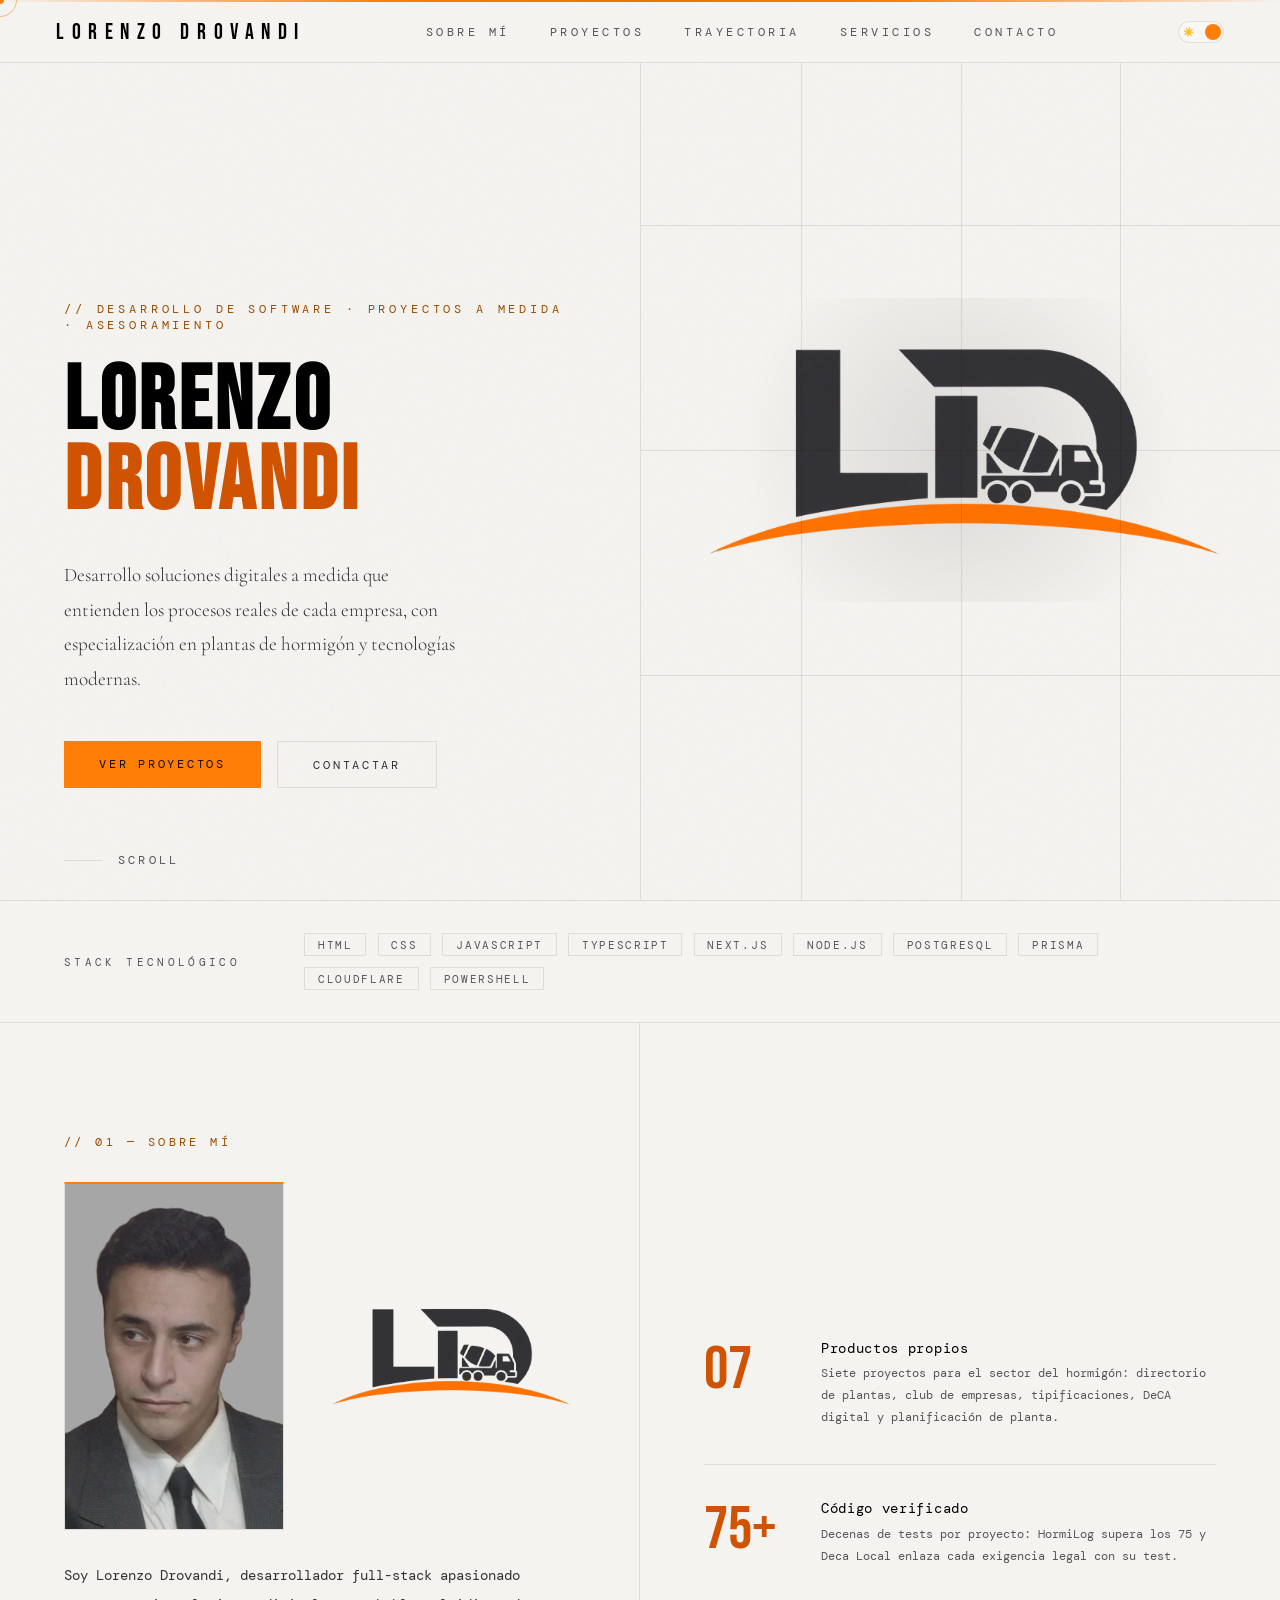
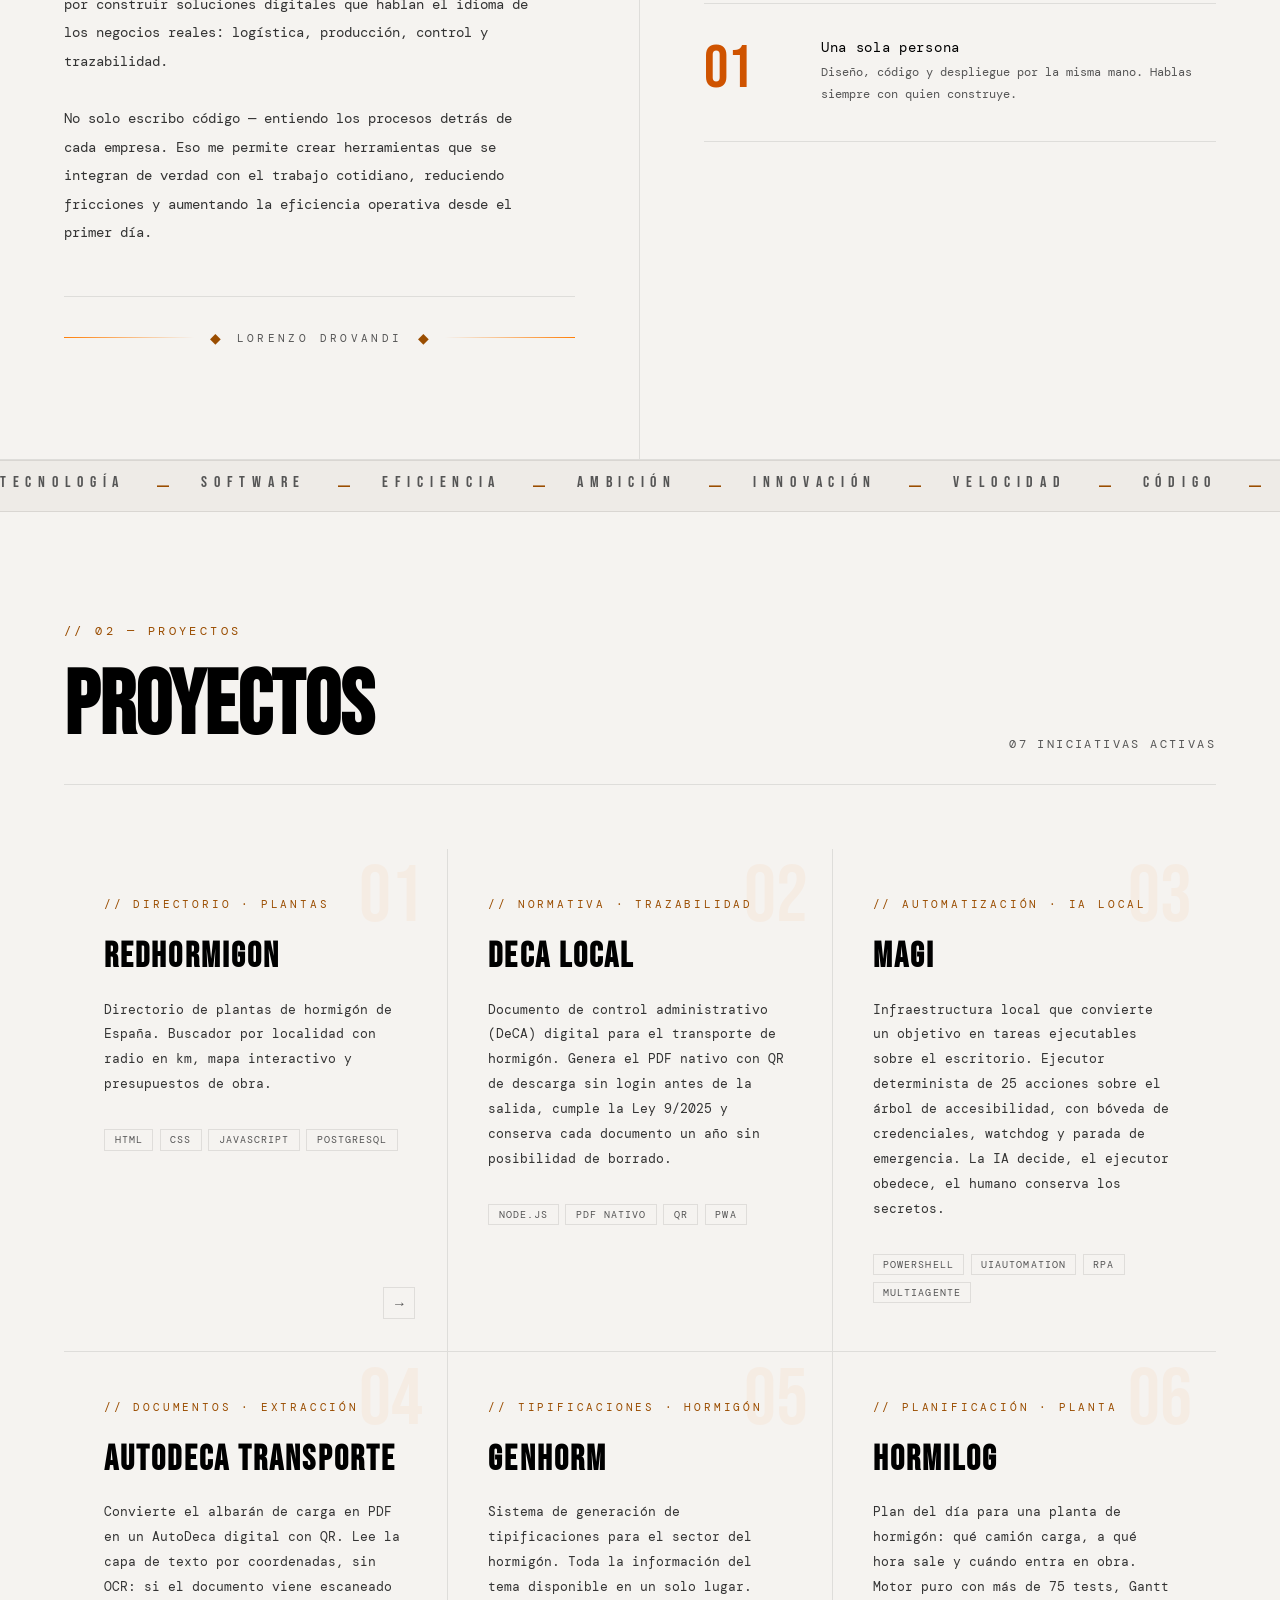
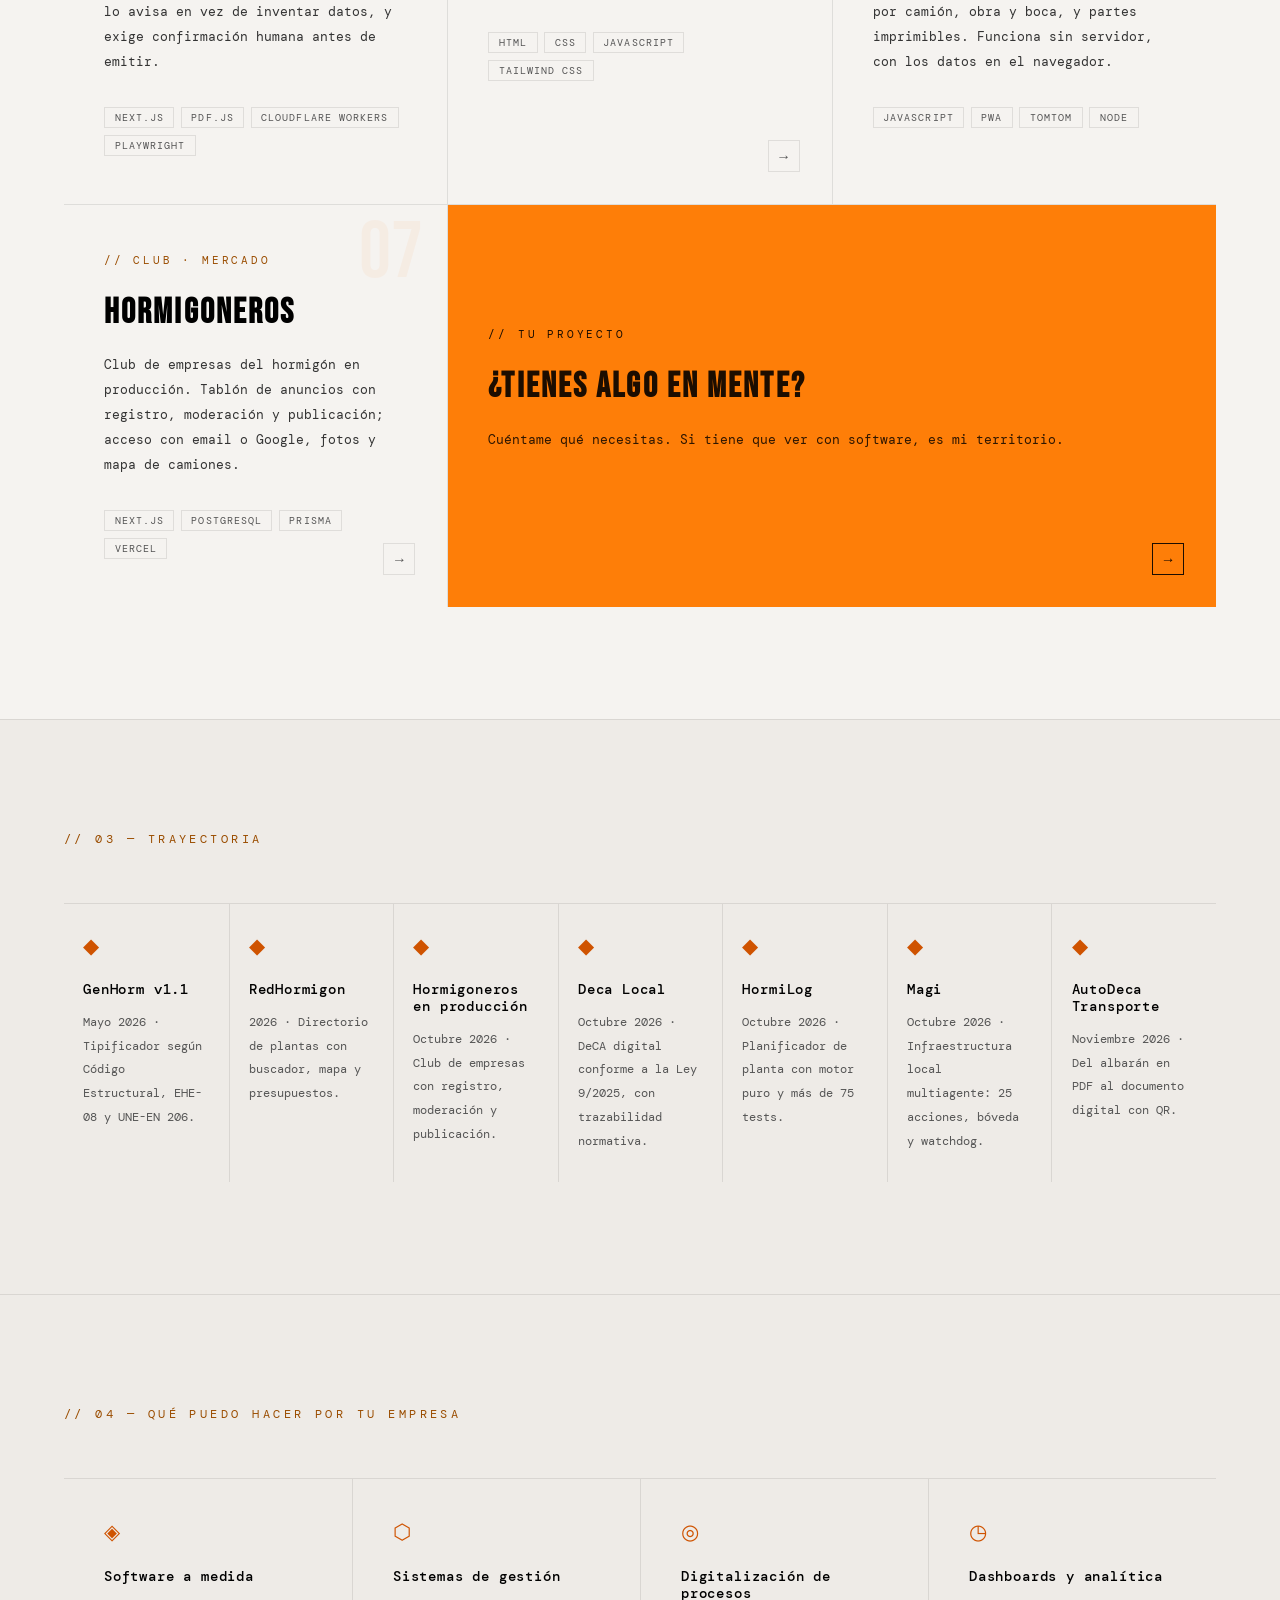
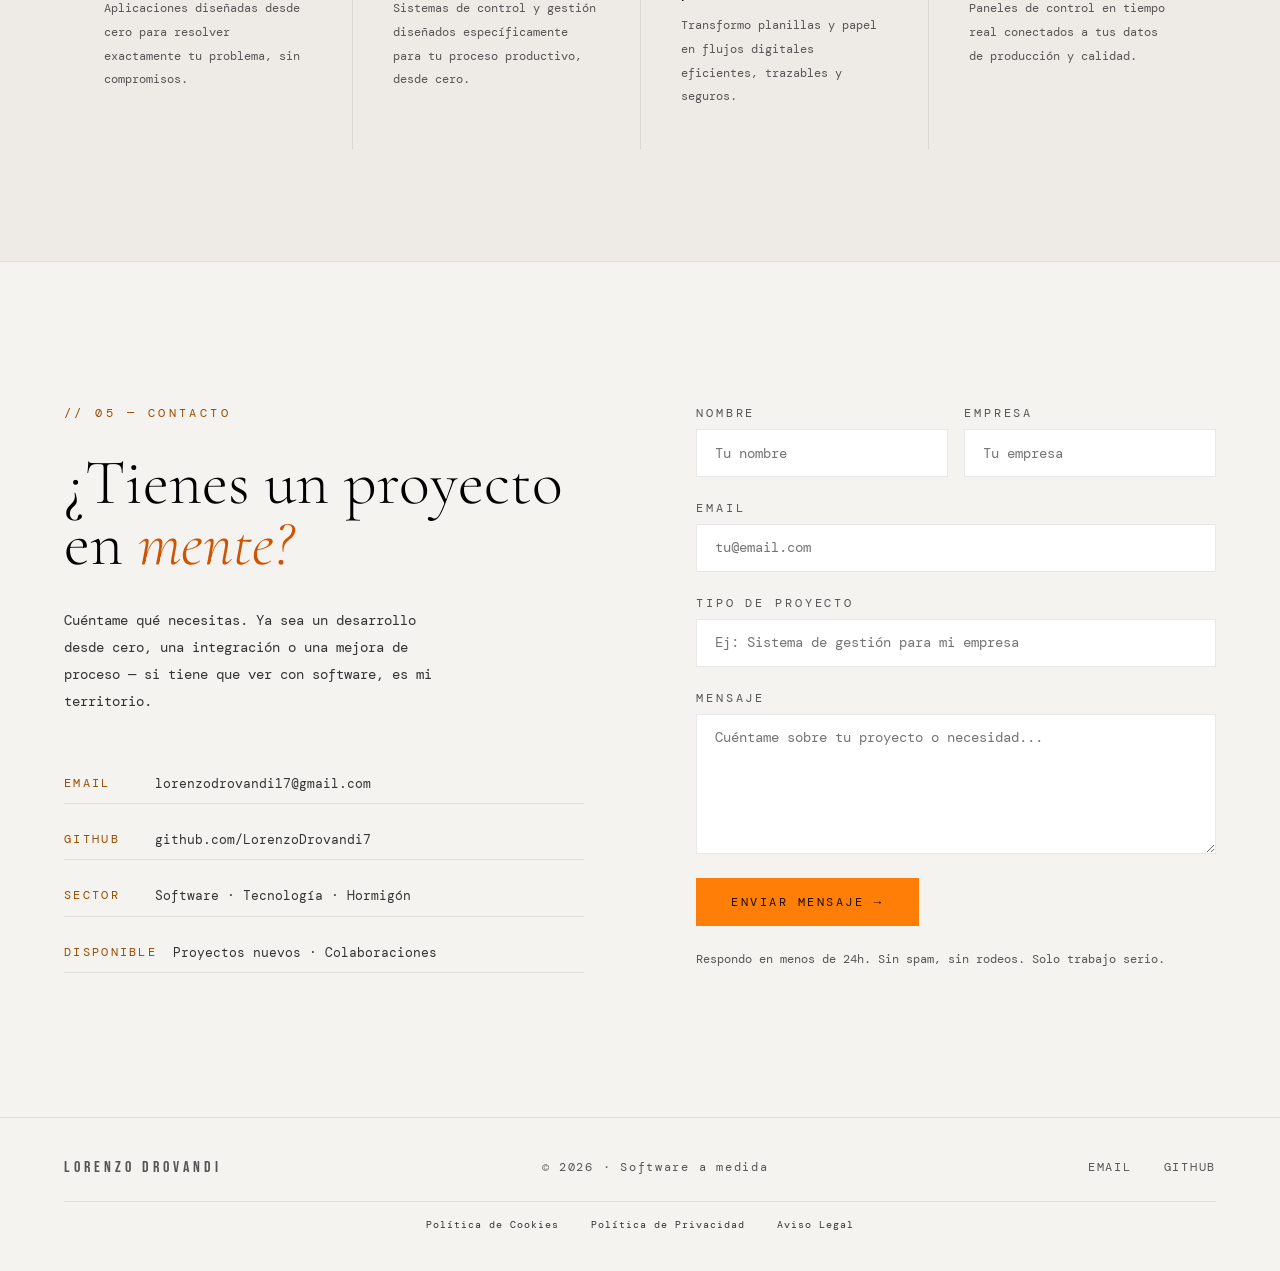
==== commit 29051b58: "CTA centrada verticalmente; balance en titulares" ====
--- a/index.html
+++ b/index.html
@@ -99,6 +99,7 @@
 
     *,*::before,*::after { box-sizing:border-box; margin:0; padding:0 }
     html { scroll-behavior:smooth }
+    section[id] { scroll-margin-top: 84px }
     body {
       background: var(--bg);
       color: var(--text);
@@ -106,6 +107,7 @@
       font-size: 20px;
       overflow-x: hidden;
       cursor: none;
+      -webkit-tap-highlight-color: transparent;
       transition: background .5s, color .5s;
     }
 
@@ -266,7 +268,7 @@
     /* MENU BTN (solo móvil) */
     .menu-btn {
       display: none;
-      width: 40px; height: 40px;
+      width: 44px; height: 44px;
       background: transparent;
       border: 1px solid var(--border);
       border-radius: 8px;
@@ -622,6 +624,7 @@
       font-size: 2.2rem; color: var(--text);
       letter-spacing: .06em; margin-bottom: 1.2rem;
       text-transform: uppercase;
+      text-wrap: balance;
     }
     .project-desc {
       font-size: .82rem; color: var(--text-mid);
@@ -657,7 +660,7 @@
     .project-card.project-cta {
       background: var(--accent);
       text-decoration: none;
-      display: block;
+      display: flex; flex-direction: column; justify-content: center;
       grid-column: span 2;
     }
     .project-card.project-cta::before,
@@ -741,6 +744,7 @@
       font-size: clamp(2.8rem, 5vw, 5rem);
       line-height: .95; color: var(--text);
       margin-bottom: 2rem; font-weight: 300;
+      text-wrap: balance;
     }
     .contact-heading span { color: var(--accent-strong); font-style: italic }
     .contact-sub {
@@ -942,9 +946,8 @@
       .btn-primary, .btn-secondary { font-size: .7rem; padding: .8rem 1.6rem; width: 100%; text-align: center }
       .about { grid-template-columns: 1fr }
       .about-text { padding: 4rem 1.5rem; border-right: none; border-bottom: 1px solid var(--border) }
-      .about-top { flex-direction: column; align-items: flex-start; gap: 1.5rem }
-      .about-photo { flex: none; width: min(240px, 100%) }
-      .about-logo { max-width: 300px }
+      .about-photo, .about-logo { display: none }
+      .about-top { margin-bottom: 0 }
       .about-body { font-size: .8rem; max-width: 100% }
       .about-stats { padding: 4rem 1.5rem }
       .stat-item { gap: 1.2rem; padding: 1.8rem 0 }
@@ -974,7 +977,7 @@
       .contact-sub { font-size: .8rem; max-width: 100% }
       .contact-info-item { font-size: .75rem }
       .form-row { grid-template-columns: 1fr }
-      .form-input, .form-textarea { font-size: .8rem }
+      .form-input, .form-textarea { font-size: 16px }
       .footer-main { flex-direction: column; gap: 1rem; text-align: center }
       footer { padding: 2rem 1.5rem }
       .footer-legal { gap: 1.2rem; flex-wrap: wrap }
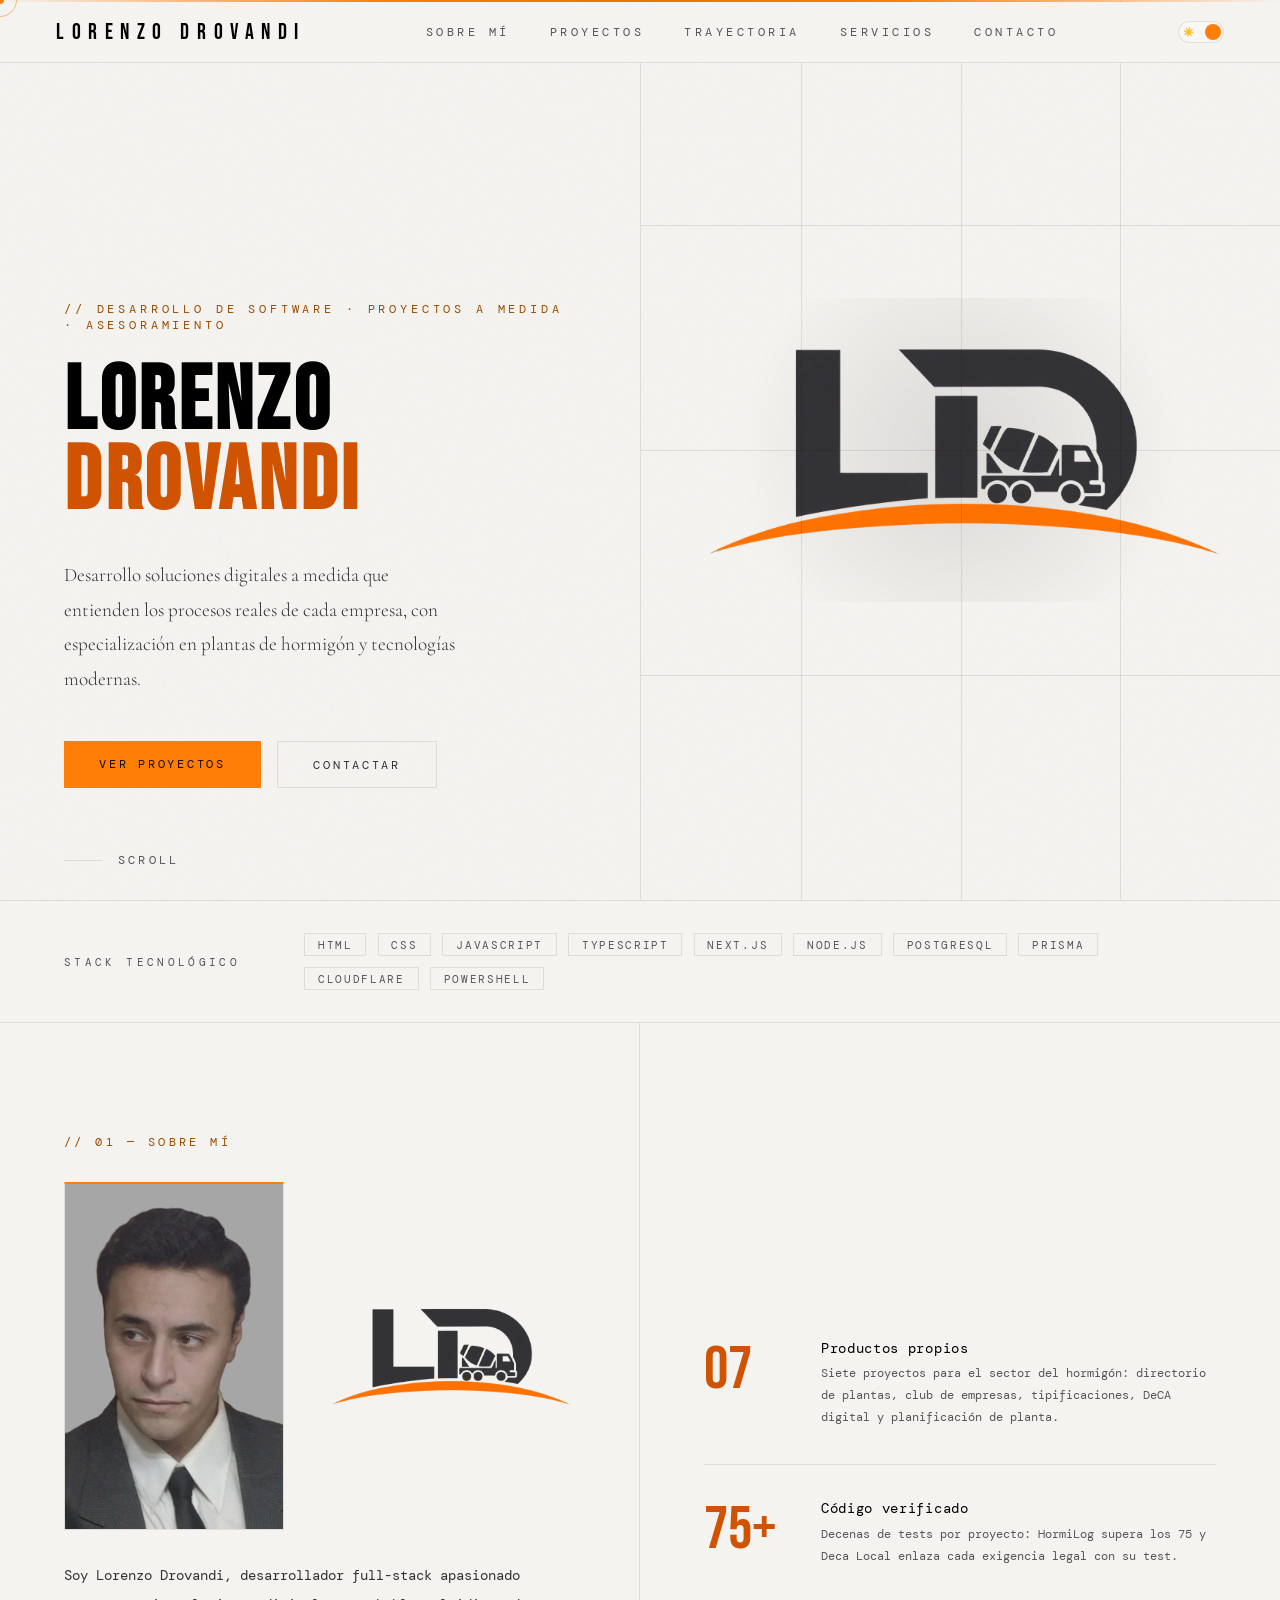
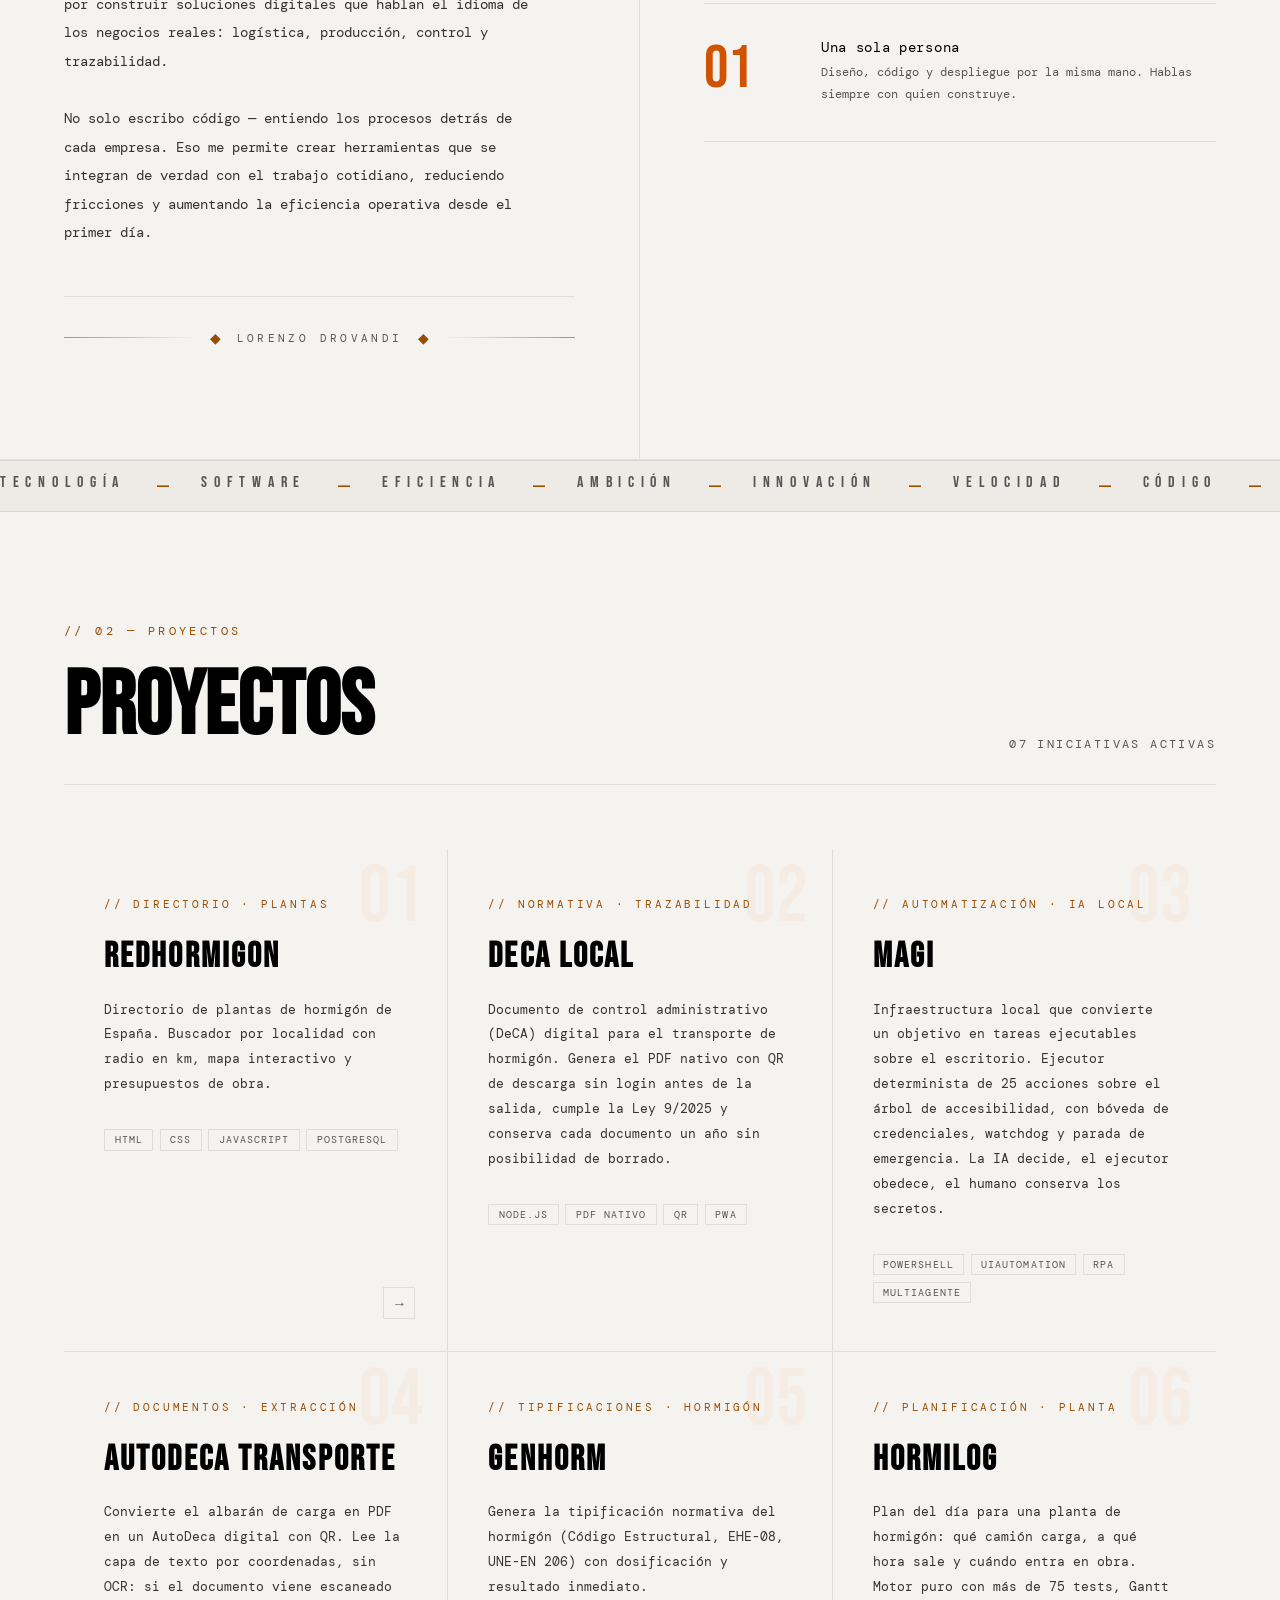
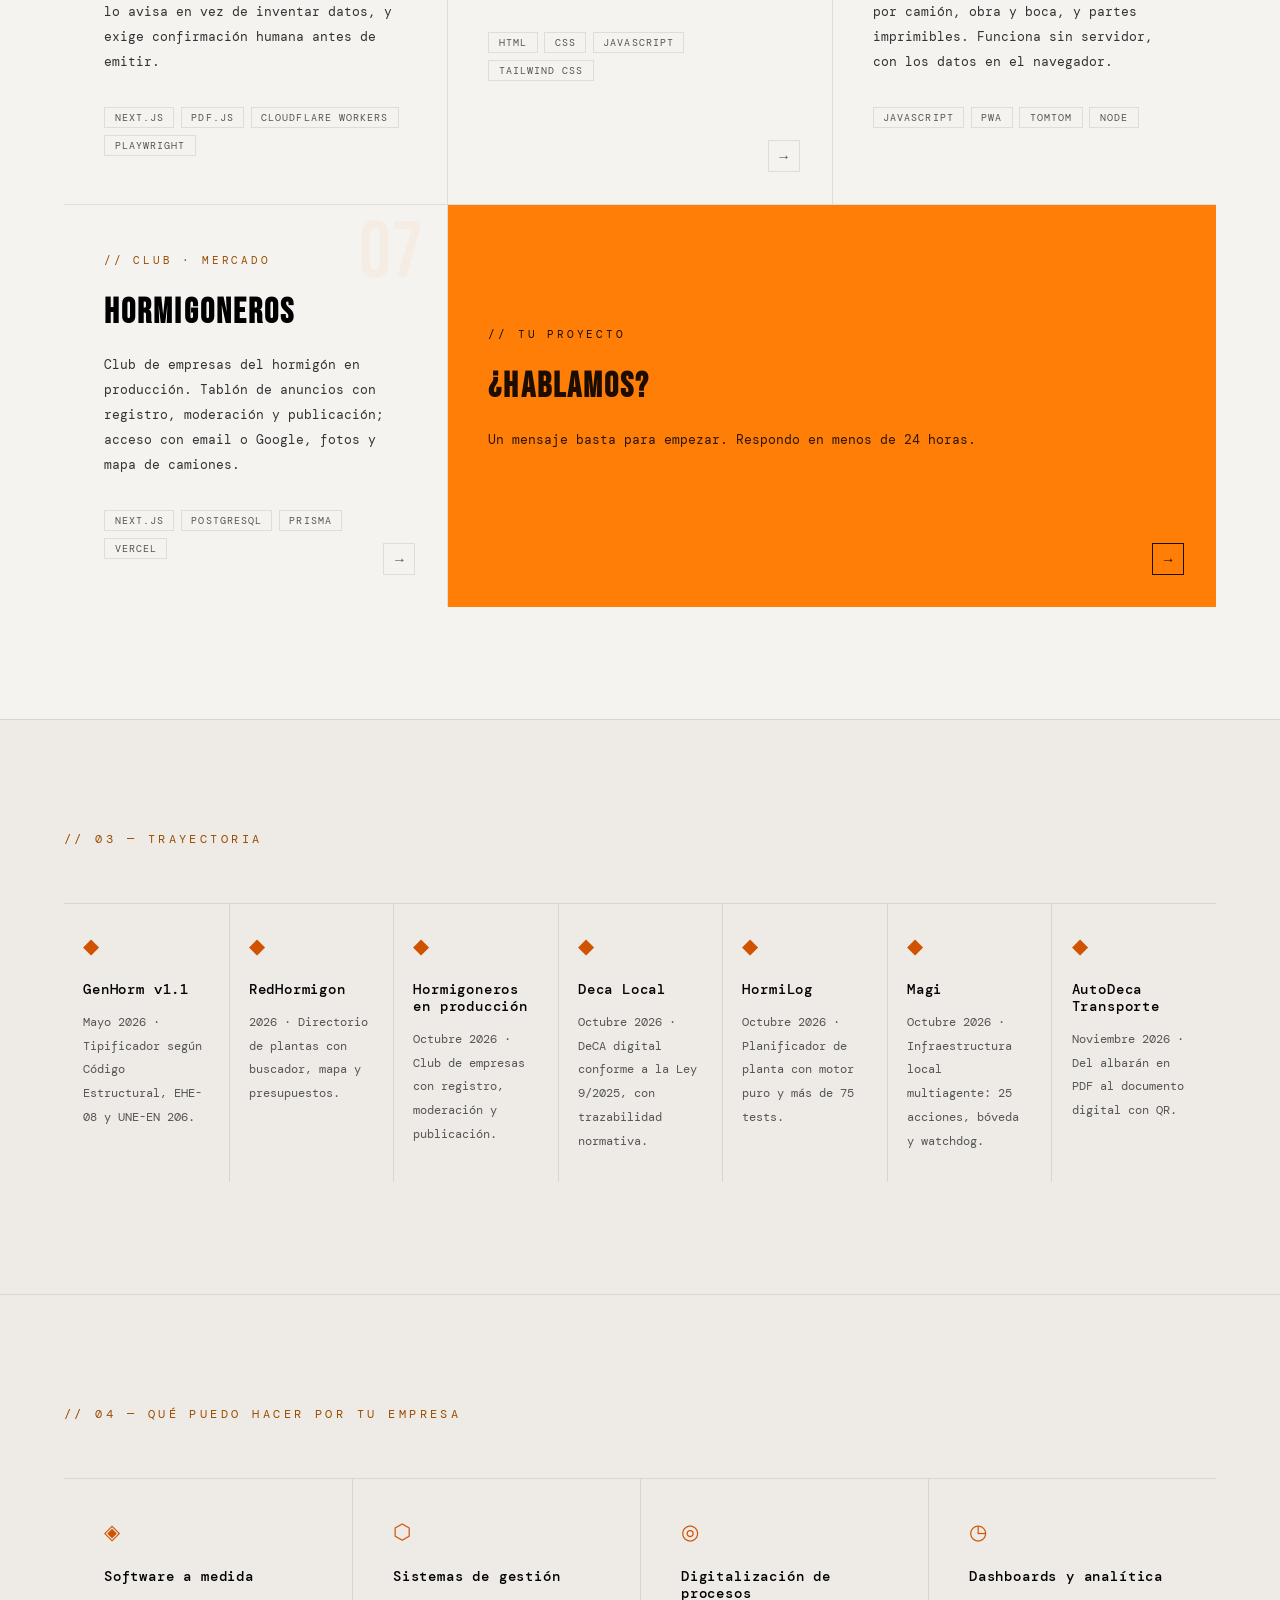
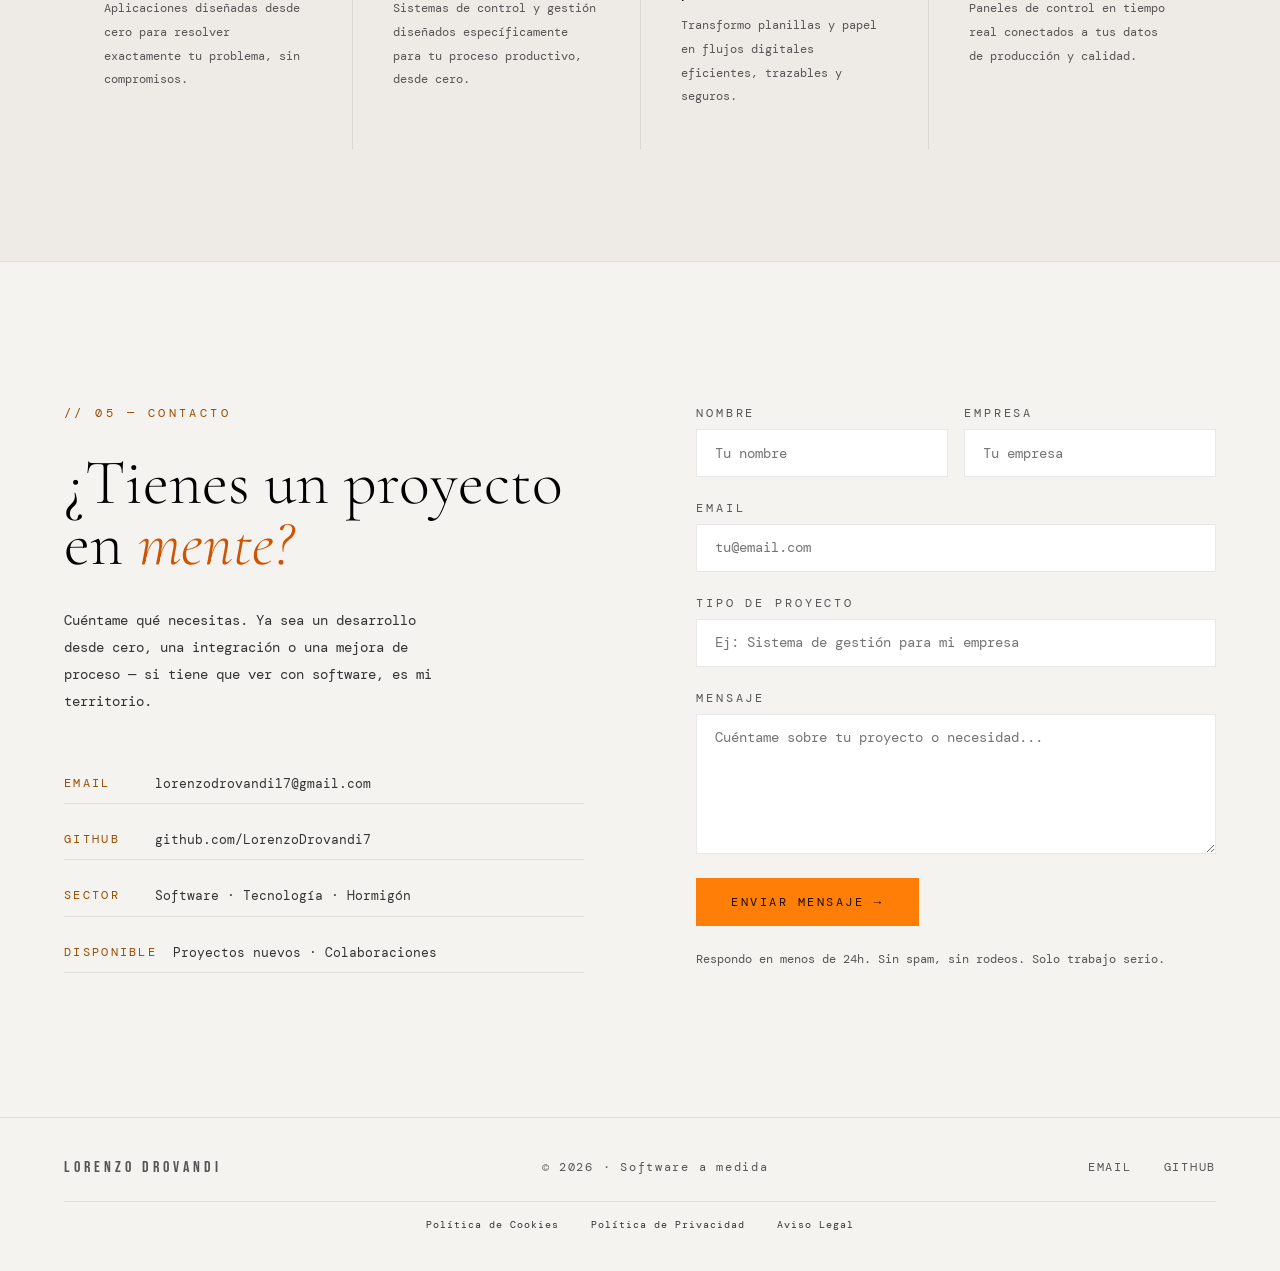
==== commit d4b065e6: "Microcopy: CTA sin duplicados, GenHorm especifico, Hormigon en marquesina, metas alineadas" ====
--- a/index.html
+++ b/index.html
@@ -14,7 +14,7 @@
   <meta property="og:type" content="website" />
   <meta property="og:url" content="https://lorenzodrovandi7.github.io/lorenzo-drovandi/" />
   <meta property="og:title" content="Lorenzo Drovandi · Desarrollador Full-Stack" />
-  <meta property="og:description" content="Desarrollo soluciones digitales a medida que entienden los procesos reales de tu empresa." />
+  <meta property="og:description" content="Desarrollo soluciones digitales a medida que entienden los procesos reales de cada empresa." />
   <meta property="og:locale" content="es_ES" />
   <meta property="og:image" content="https://lorenzodrovandi7.github.io/lorenzo-drovandi/og.png" />
   <meta property="og:image:width" content="1200" />
@@ -24,7 +24,7 @@
   <!-- Twitter Card -->
   <meta name="twitter:card" content="summary_large_image" />
   <meta name="twitter:title" content="Lorenzo Drovandi · Desarrollador Full-Stack" />
-  <meta name="twitter:description" content="Desarrollo soluciones digitales a medida que entienden los procesos reales de tu empresa." />
+  <meta name="twitter:description" content="Desarrollo soluciones digitales a medida que entienden los procesos reales de cada empresa." />
   <meta name="twitter:image" content="https://lorenzodrovandi7.github.io/lorenzo-drovandi/og.png" />
 
   <!-- Theme Color -->
@@ -1152,7 +1152,7 @@
     <span class="band-word">Innovación</span><span class="band-sep">—</span>
     <span class="band-word">Velocidad</span><span class="band-sep">—</span>
     <span class="band-word">Código</span><span class="band-sep">—</span>
-    <span class="band-word">Horizonte</span><span class="band-sep">—</span>
+    <span class="band-word">Hormigón</span><span class="band-sep">—</span>
     <span class="band-word">Tecnología</span><span class="band-sep">—</span>
     <span class="band-word">Software</span><span class="band-sep">—</span>
     <span class="band-word">Eficiencia</span><span class="band-sep">—</span>
@@ -1160,7 +1160,7 @@
     <span class="band-word">Innovación</span><span class="band-sep">—</span>
     <span class="band-word">Velocidad</span><span class="band-sep">—</span>
     <span class="band-word">Código</span><span class="band-sep">—</span>
-    <span class="band-word">Horizonte</span><span class="band-sep">—</span>
+    <span class="band-word">Hormigón</span><span class="band-sep">—</span>
   </div>
 </div>
 
@@ -1213,7 +1213,7 @@
       <div class="project-index" aria-hidden="true">05</div>
       <p class="project-tag">// Tipificaciones · Hormigón</p>
       <h3 class="project-name">GenHorm</h3>
-      <p class="project-desc">Sistema de generación de tipificaciones para el sector del hormigón. Toda la información del tema disponible en un solo lugar.</p>
+      <p class="project-desc">Genera la tipificación normativa del hormigón (Código Estructural, EHE-08, UNE-EN 206) con dosificación y resultado inmediato.</p>
       <div class="project-tech">
         <span class="tech-tag">HTML</span><span class="tech-tag">CSS</span><span class="tech-tag">JavaScript</span><span class="tech-tag">Tailwind CSS</span>
       </div>
@@ -1240,8 +1240,8 @@
     </a>
     <a class="project-card project-cta reveal" href="#contacto">
       <p class="project-tag">// Tu proyecto</p>
-      <h3 class="project-name">¿Tienes algo en mente?</h3>
-      <p class="project-desc">Cuéntame qué necesitas. Si tiene que ver con software, es mi territorio.</p>
+      <h3 class="project-name">¿Hablamos?</h3>
+      <p class="project-desc">Un mensaje basta para empezar. Respondo en menos de 24 horas.</p>
       <div class="project-arrow">→</div>
     </a>
   </div>
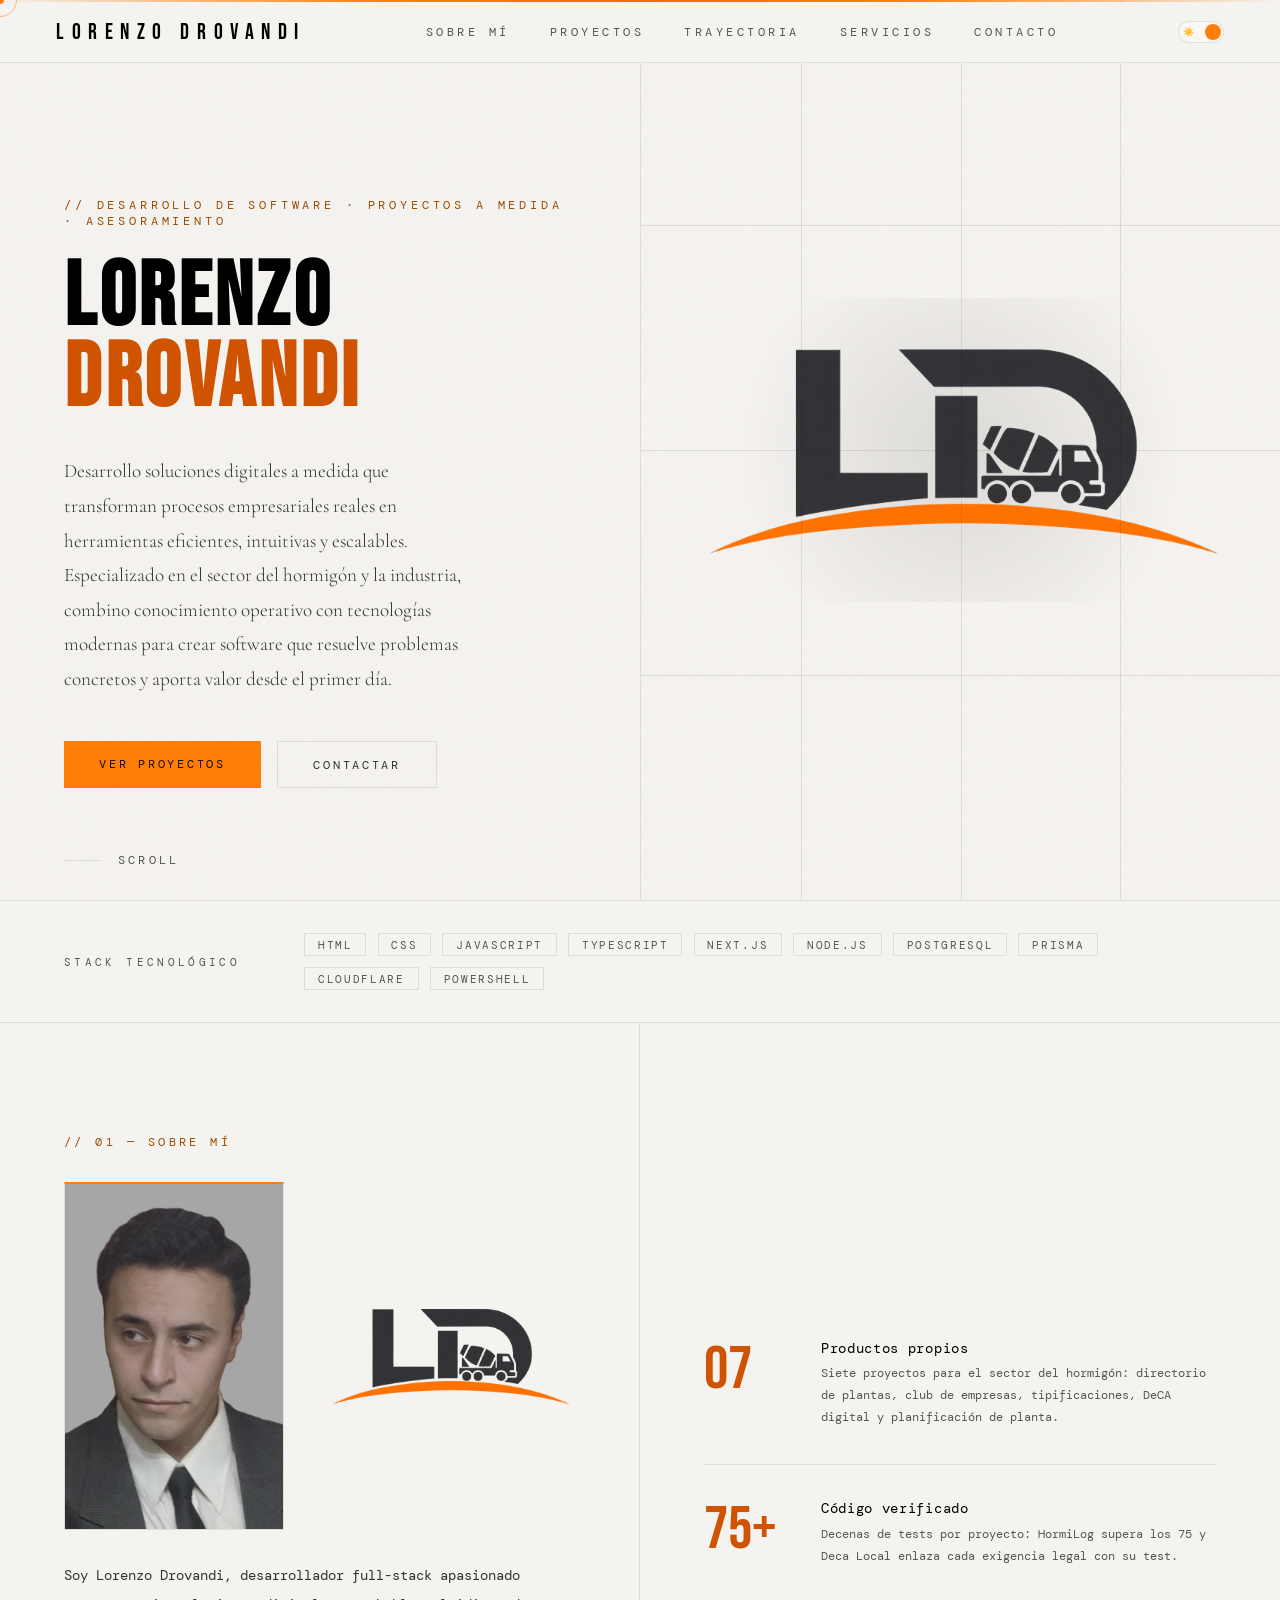
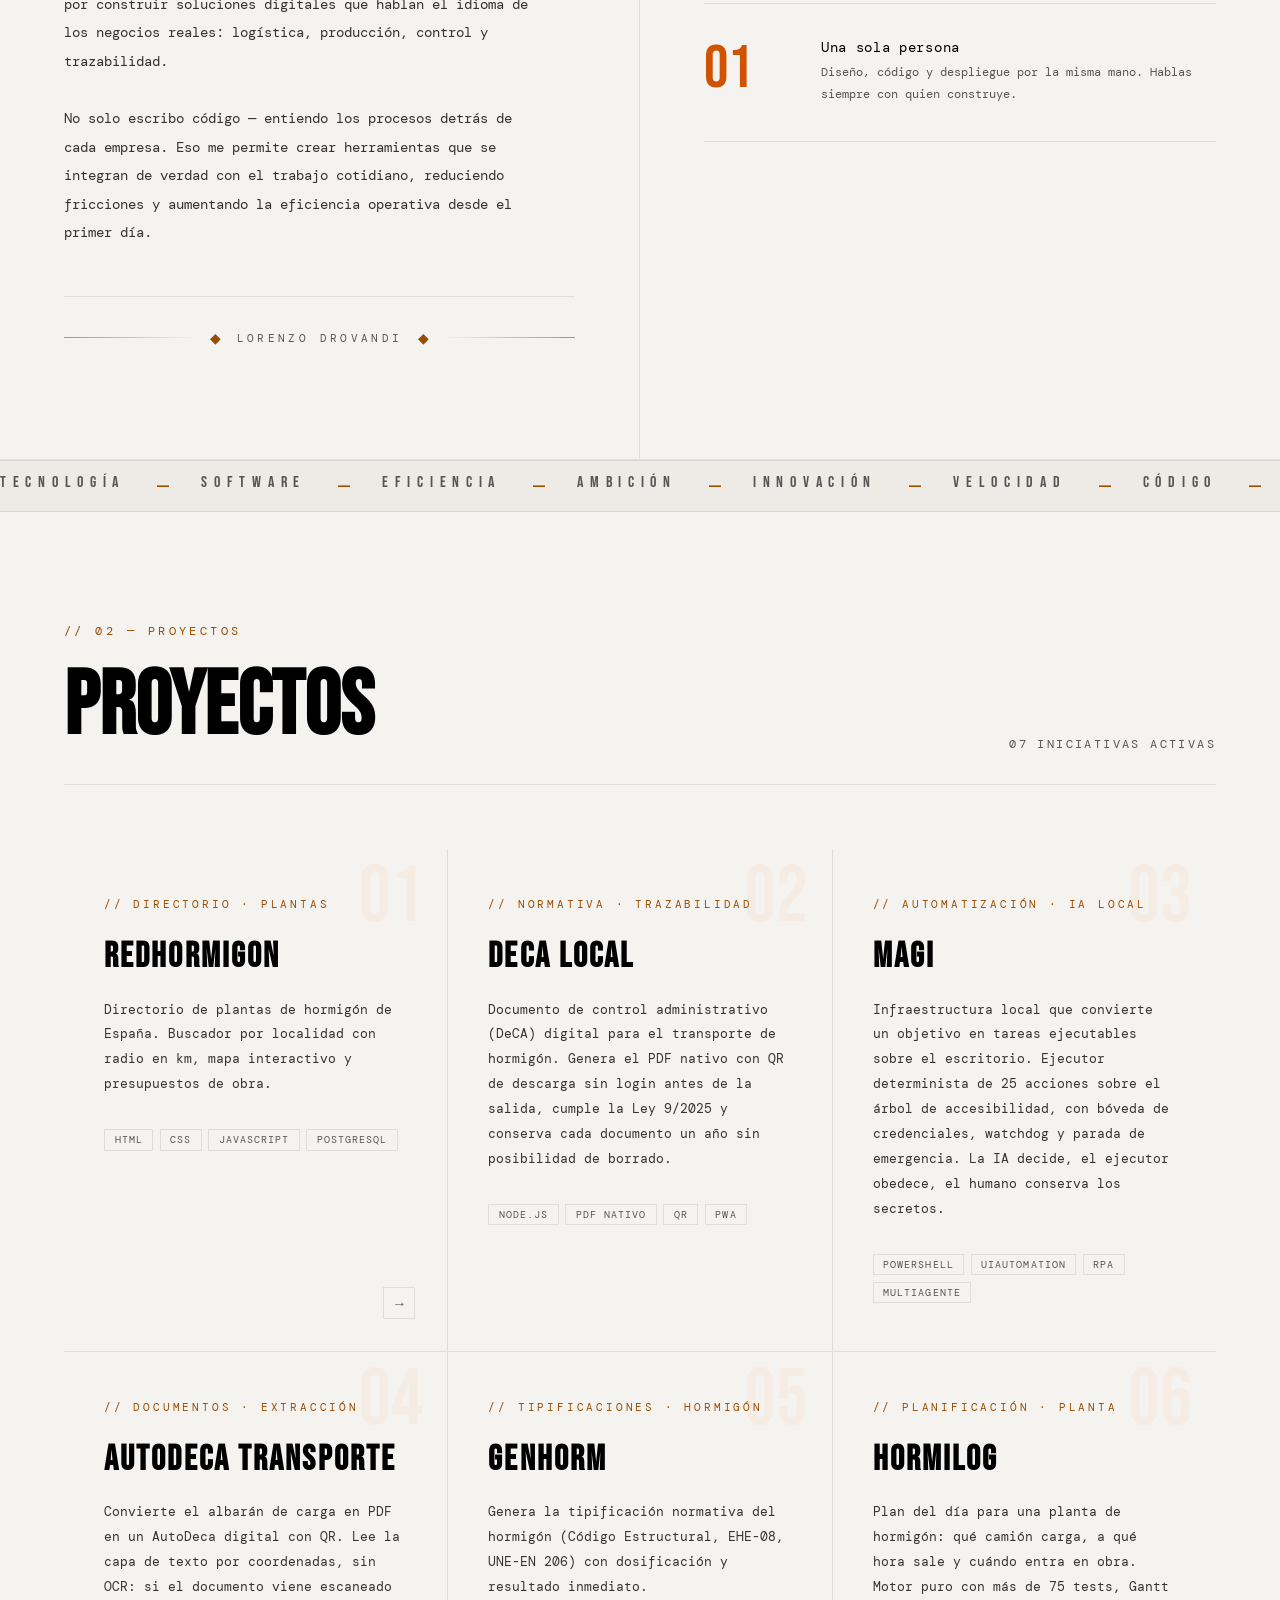
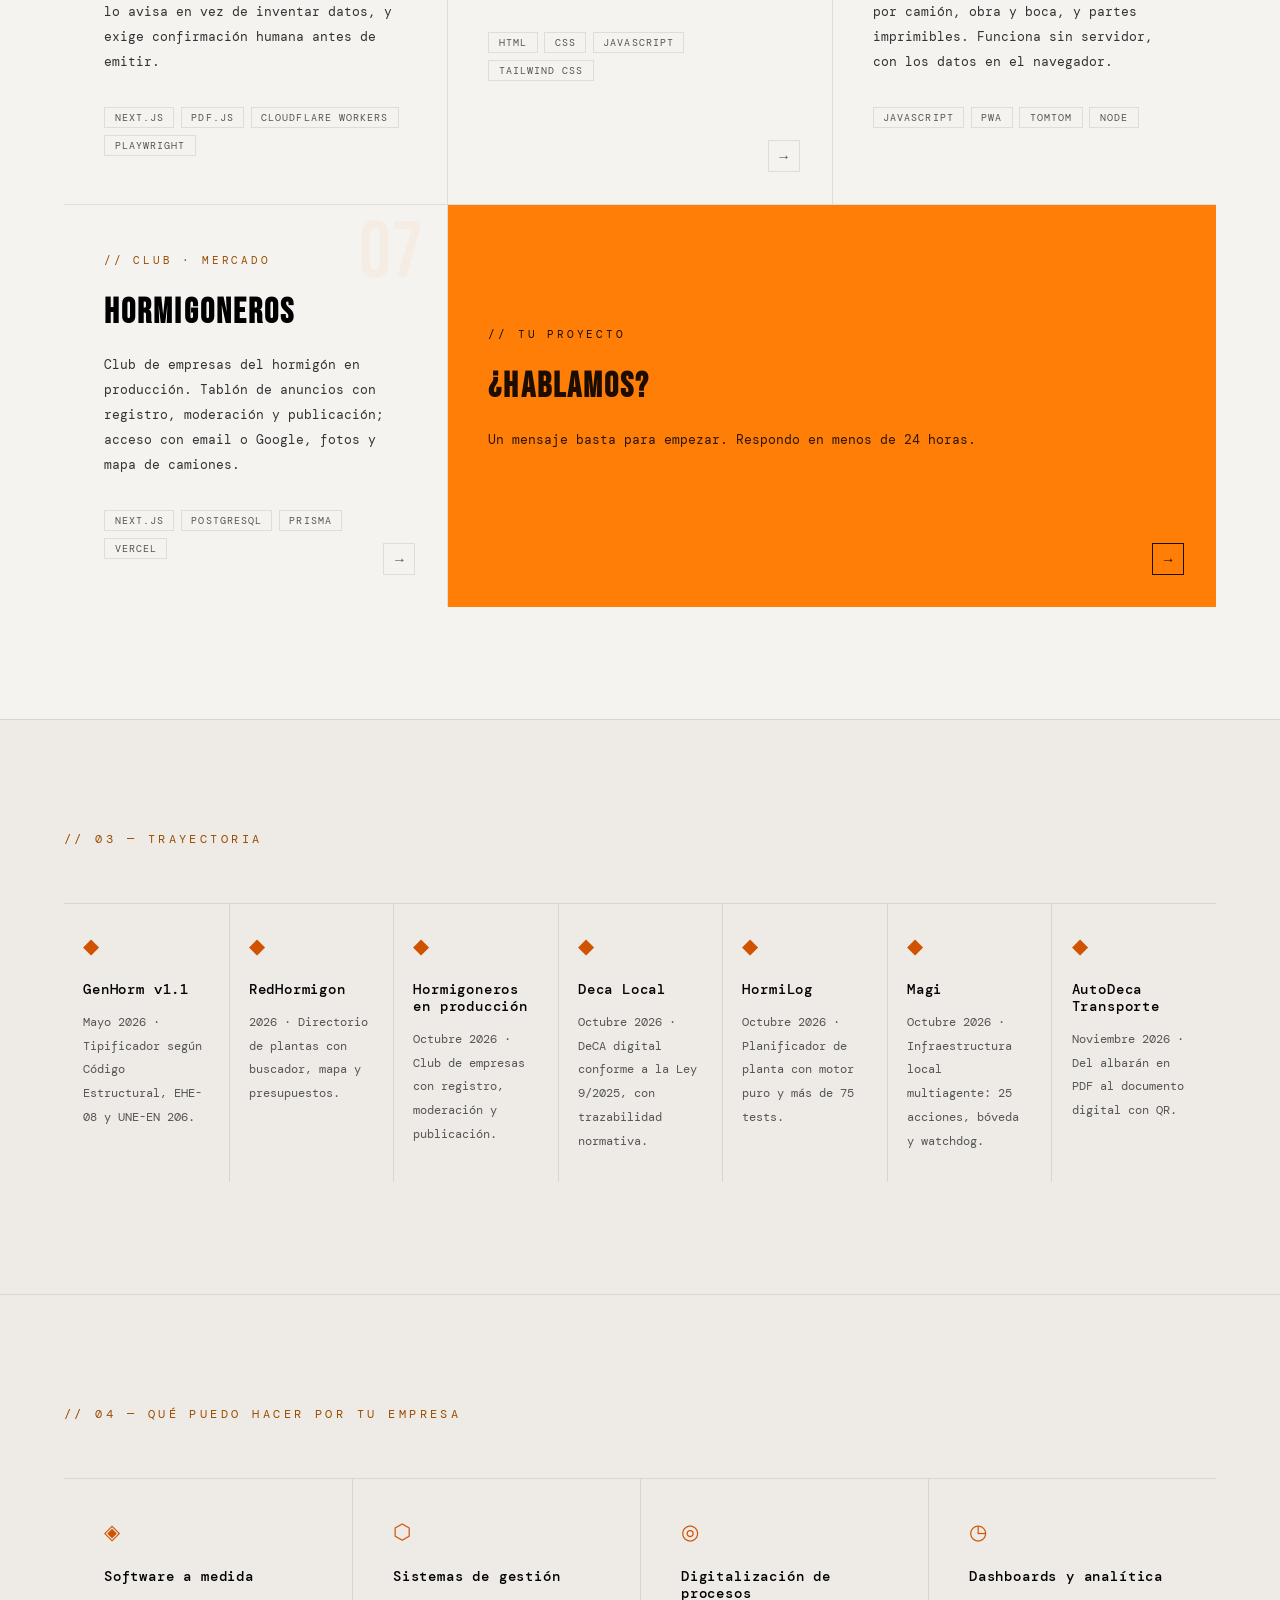
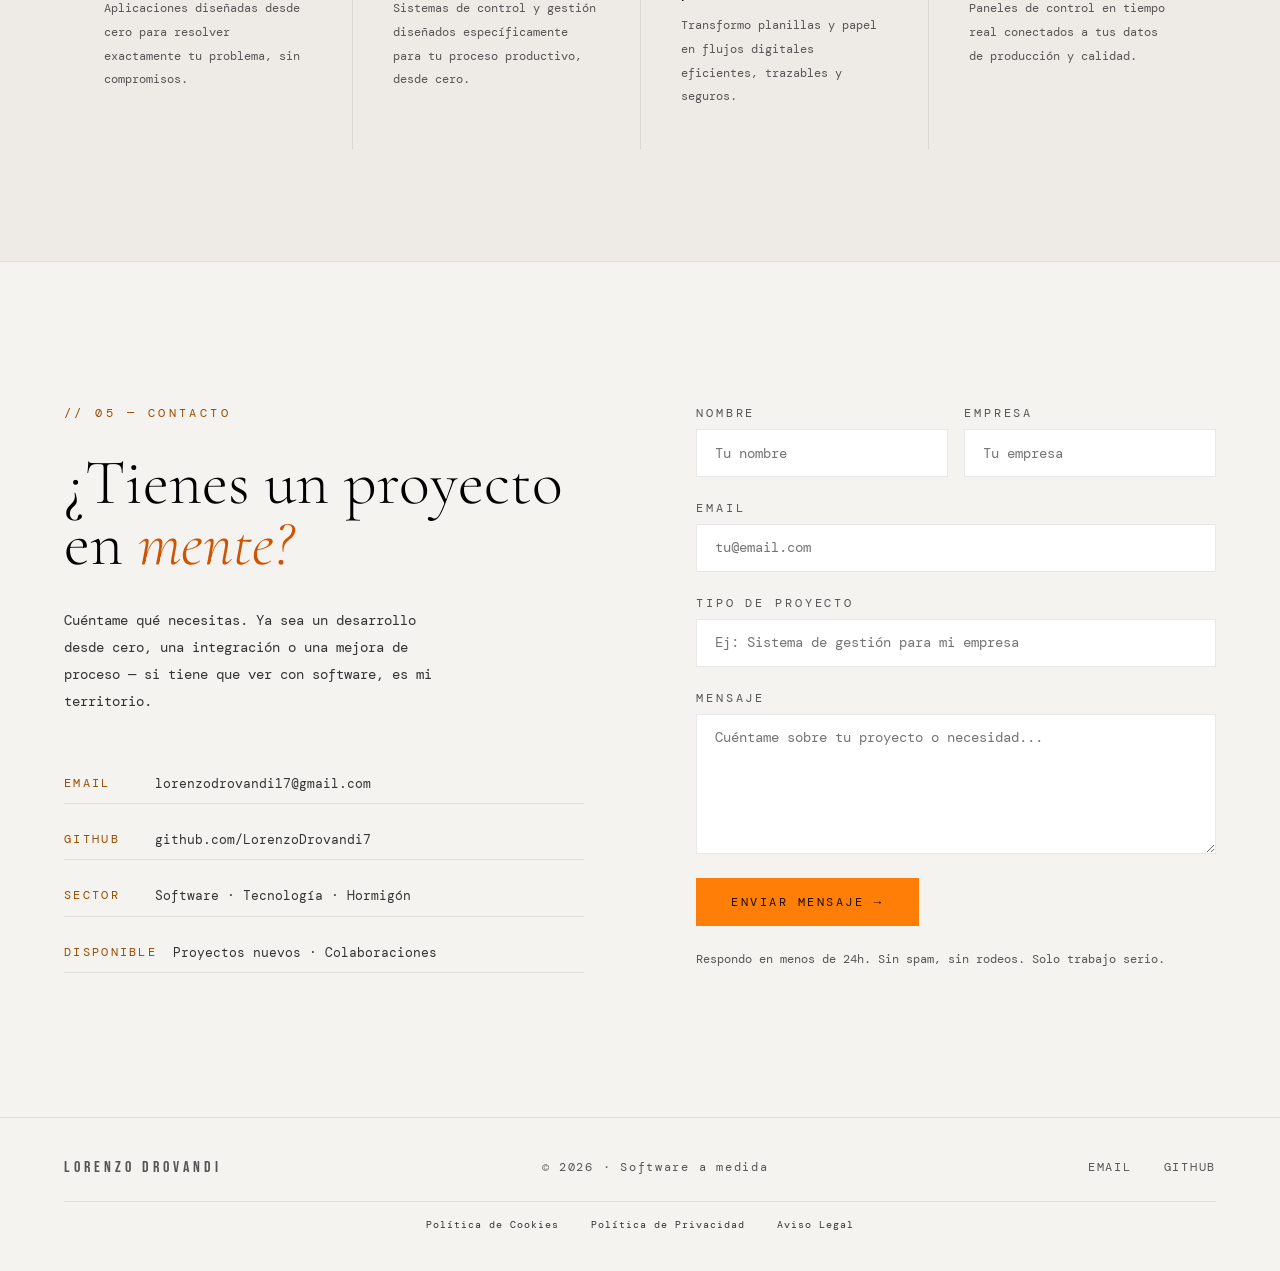
==== commit c8cefc5b: "Actualizacion 14/11" ====
--- a/index.html
+++ b/index.html
@@ -14,7 +14,7 @@
   <meta property="og:type" content="website" />
   <meta property="og:url" content="https://lorenzodrovandi7.github.io/lorenzo-drovandi/" />
   <meta property="og:title" content="Lorenzo Drovandi · Desarrollador Full-Stack" />
-  <meta property="og:description" content="Desarrollo soluciones digitales a medida que entienden los procesos reales de cada empresa." />
+  <meta property="og:description" content="Desarrollo soluciones digitales a medida que transforman procesos empresariales reales en herramientas eficientes, intuitivas y escalables." />
   <meta property="og:locale" content="es_ES" />
   <meta property="og:image" content="https://lorenzodrovandi7.github.io/lorenzo-drovandi/og.png" />
   <meta property="og:image:width" content="1200" />
@@ -24,13 +24,14 @@
   <!-- Twitter Card -->
   <meta name="twitter:card" content="summary_large_image" />
   <meta name="twitter:title" content="Lorenzo Drovandi · Desarrollador Full-Stack" />
-  <meta name="twitter:description" content="Desarrollo soluciones digitales a medida que entienden los procesos reales de cada empresa." />
+  <meta name="twitter:description" content="Desarrollo soluciones digitales a medida que transforman procesos empresariales reales en herramientas eficientes, intuitivas y escalables." />
   <meta name="twitter:image" content="https://lorenzodrovandi7.github.io/lorenzo-drovandi/og.png" />
 
   <!-- Theme Color -->
   <meta name="theme-color" content="#0a0a0a" media="(prefers-color-scheme: dark)" />
   <meta name="theme-color" content="#f5f3f0" media="(prefers-color-scheme: light)" />
 
+  <link rel="icon" href="favicon.ico" sizes="any">
   <link rel="apple-touch-icon" sizes="180x180" href="apple-touch-icon.png">
   <link rel="icon" type="image/png" sizes="32x32" href="favicon-32x32.png">
   <link rel="icon" type="image/png" sizes="16x16" href="favicon-16x16.png">
@@ -100,6 +101,16 @@
     *,*::before,*::after { box-sizing:border-box; margin:0; padding:0 }
     html { scroll-behavior:smooth }
     section[id] { scroll-margin-top: 84px }
+    #contenido { scroll-margin-top: 84px }
+    :focus-visible { outline: 2px solid var(--accent); outline-offset: 3px }
+    .skip-link {
+      position: absolute; left: 1rem; top: -5rem; z-index: 10000;
+      background: var(--accent); color: var(--on-accent);
+      padding: .7rem 1.2rem;
+      font-size: .75rem; letter-spacing: .18em; text-transform: uppercase;
+      text-decoration: none; transition: top .2s;
+    }
+    .skip-link:focus { top: 1rem }
     body {
       background: var(--bg);
       color: var(--text);
@@ -373,6 +384,7 @@
     }
     .btn-primary:hover { background: var(--accent-bright); transform: translateY(-2px); box-shadow: 0 8px 30px rgba(254,126,8,.4) }
     .btn-primary:hover::after { transform: translateX(100%) }
+    .btn-primary:active, .form-submit:active { transform: translateY(0) scale(.99) }
     .btn-secondary {
       border: 1px solid var(--border);
       color: var(--text-mid);
@@ -1016,6 +1028,7 @@
   </style>
 </head>
 <body class="light">
+<a class="skip-link" href="#contenido">Saltar al contenido</a>
 
 <div class="top-line"></div>
 <div class="gothic-particles" aria-hidden="true">
@@ -1051,7 +1064,7 @@
 </nav>
 
 <!-- MAIN CONTENT -->
-<main>
+<main id="contenido">
 <!-- HERO -->
 <section class="hero">
   <div class="hero-left">
@@ -1060,7 +1073,7 @@
       Lorenzo<br>
       <span class="accent">Drovandi</span>
     </h1>
-    <p class="hero-sub">Desarrollo soluciones digitales a medida que entienden los procesos reales de cada empresa, con especialización en plantas de hormigón y tecnologías modernas.</p>
+    <p class="hero-sub">Desarrollo soluciones digitales a medida que transforman procesos empresariales reales en herramientas eficientes, intuitivas y escalables. Especializado en el sector del hormigón y la industria, combino conocimiento operativo con tecnologías modernas para crear software que resuelve problemas concretos y aporta valor desde el primer día.</p>
     <div class="hero-cta">
       <a href="#proyectos" class="btn-primary">Ver proyectos</a>
       <a href="#contacto" class="btn-secondary">Contactar</a>
